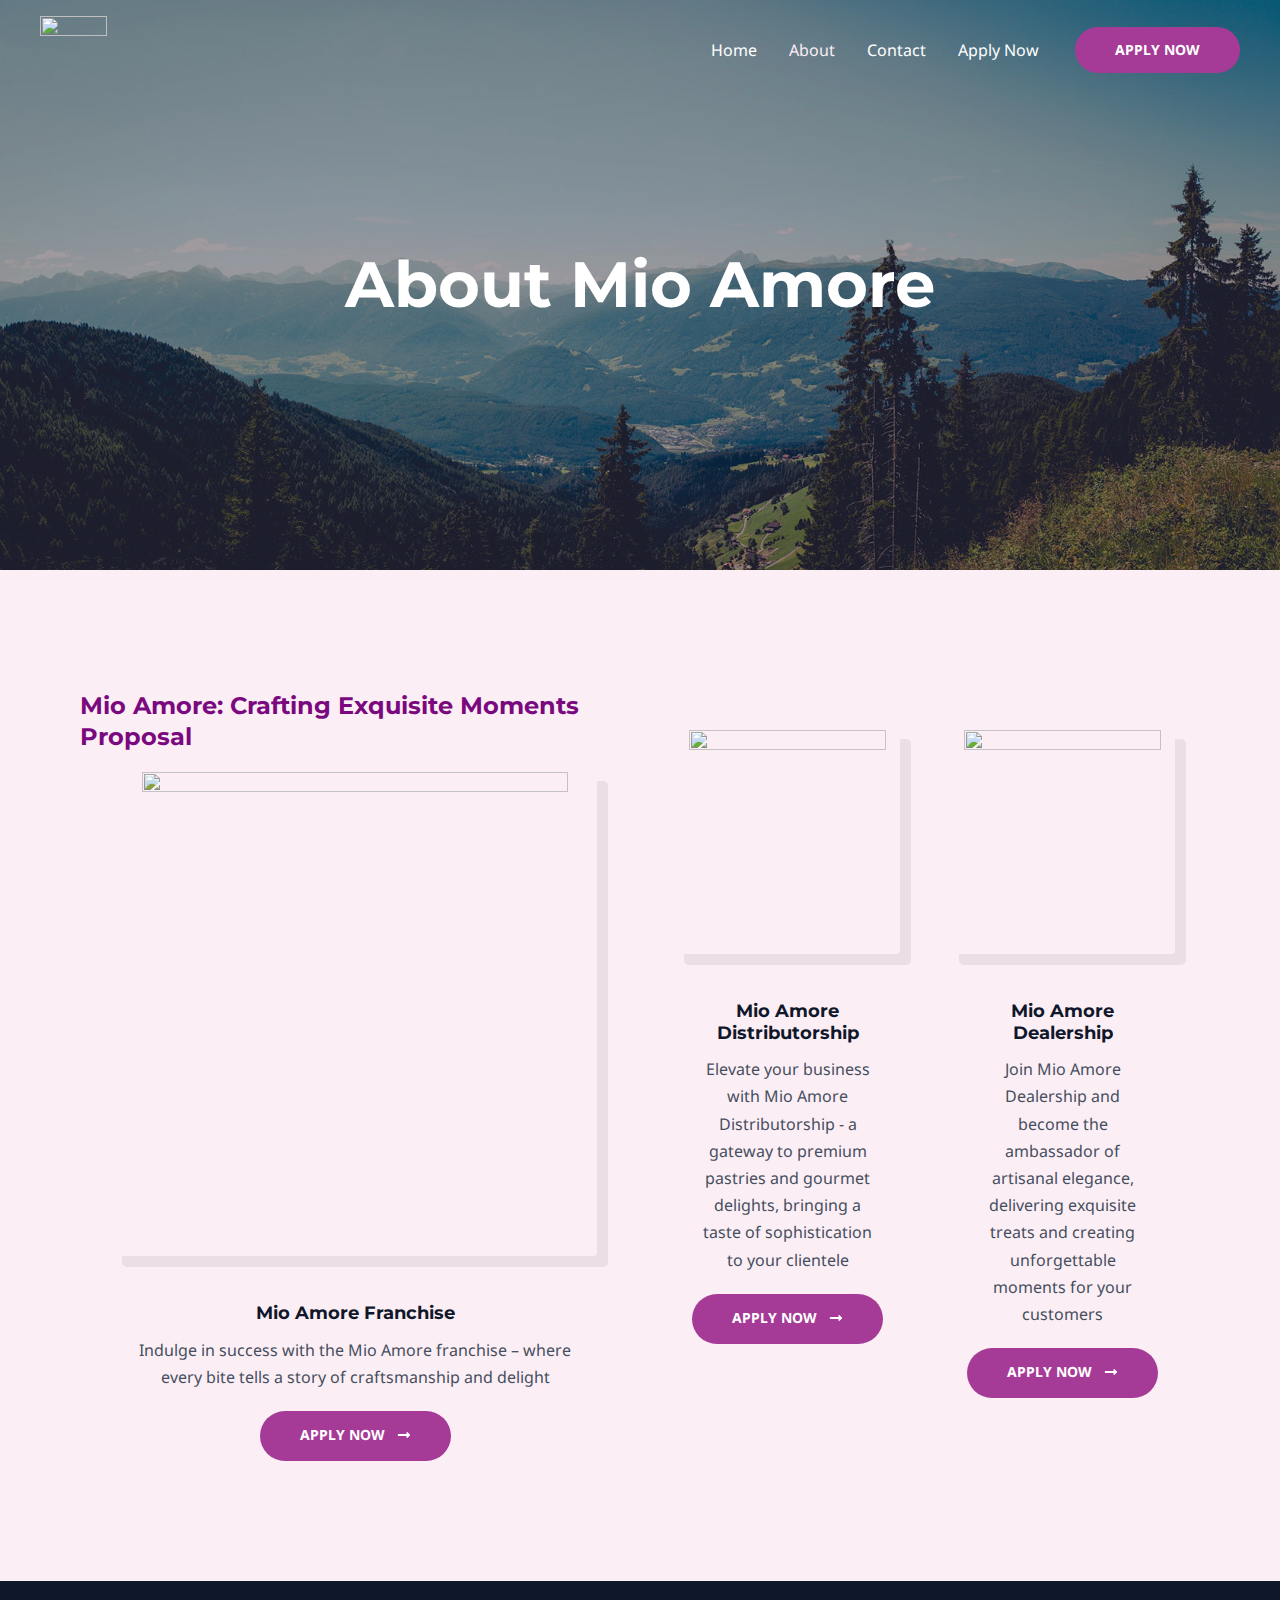
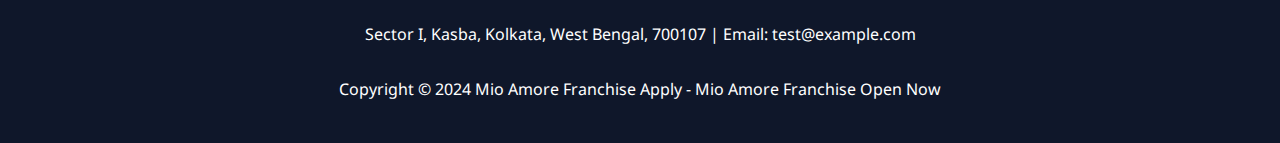
==== about/index.html @ 371a3107 "changes image" ====
<!DOCTYPE html>
<html lang="en-US">

<!-- Mirrored from mioamorsheop.com/about/ by HTTrack Website Copier/3.x [XR&CO'2014], Mon, 30 Sep 2024 05:50:37 GMT -->
<!-- Added by HTTrack --><meta http-equiv="content-type" content="text/html;charset=UTF-8" /><!-- /Added by HTTrack -->
<head>
<meta charset="UTF-8">
<meta name="viewport" content="width=device-width, initial-scale=1">
	 <link rel="profile" href="https://gmpg.org/xfn/11"> 
	 <title>About &#8211; Mio Amore Franchise</title>
<meta name='robots' content='max-image-preview:large' />
<link rel='dns-prefetch' href='http://fonts.googleapis.com/' />
<link rel="alternate" type="application/rss+xml" title="Mio Amore Franchise Apply - Mio Amore Franchise Open Now &raquo; Feed" href="../feed/index.html" />
<link rel="alternate" type="application/rss+xml" title="Mio Amore Franchise Apply - Mio Amore Franchise Open Now &raquo; Comments Feed" href="../comments/feed/index.html" />
<script>
window._wpemojiSettings = {"baseUrl":"https:\/\/s.w.org\/images\/core\/emoji\/15.0.3\/72x72\/","ext":".png","svgUrl":"https:\/\/s.w.org\/images\/core\/emoji\/15.0.3\/svg\/","svgExt":".svg","source":{"concatemoji":"https:\/\/mioamorsheop.com\/wp-includes\/js\/wp-emoji-release.min.js?ver=f1b40150ef1e97aedd30f41d258370a9"}};
/*! This file is auto-generated */
!function(i,n){var o,s,e;function c(e){try{var t={supportTests:e,timestamp:(new Date).valueOf()};sessionStorage.setItem(o,JSON.stringify(t))}catch(e){}}function p(e,t,n){e.clearRect(0,0,e.canvas.width,e.canvas.height),e.fillText(t,0,0);var t=new Uint32Array(e.getImageData(0,0,e.canvas.width,e.canvas.height).data),r=(e.clearRect(0,0,e.canvas.width,e.canvas.height),e.fillText(n,0,0),new Uint32Array(e.getImageData(0,0,e.canvas.width,e.canvas.height).data));return t.every(function(e,t){return e===r[t]})}function u(e,t,n){switch(t){case"flag":return n(e,"\ud83c\udff3\ufe0f\u200d\u26a7\ufe0f","\ud83c\udff3\ufe0f\u200b\u26a7\ufe0f")?!1:!n(e,"\ud83c\uddfa\ud83c\uddf3","\ud83c\uddfa\u200b\ud83c\uddf3")&&!n(e,"\ud83c\udff4\udb40\udc67\udb40\udc62\udb40\udc65\udb40\udc6e\udb40\udc67\udb40\udc7f","\ud83c\udff4\u200b\udb40\udc67\u200b\udb40\udc62\u200b\udb40\udc65\u200b\udb40\udc6e\u200b\udb40\udc67\u200b\udb40\udc7f");case"emoji":return!n(e,"\ud83d\udc26\u200d\u2b1b","\ud83d\udc26\u200b\u2b1b")}return!1}function f(e,t,n){var r="undefined"!=typeof WorkerGlobalScope&&self instanceof WorkerGlobalScope?new OffscreenCanvas(300,150):i.createElement("canvas"),a=r.getContext("2d",{willReadFrequently:!0}),o=(a.textBaseline="top",a.font="600 32px Arial",{});return e.forEach(function(e){o[e]=t(a,e,n)}),o}function t(e){var t=i.createElement("script");t.src=e,t.defer=!0,i.head.appendChild(t)}"undefined"!=typeof Promise&&(o="wpEmojiSettingsSupports",s=["flag","emoji"],n.supports={everything:!0,everythingExceptFlag:!0},e=new Promise(function(e){i.addEventListener("DOMContentLoaded",e,{once:!0})}),new Promise(function(t){var n=function(){try{var e=JSON.parse(sessionStorage.getItem(o));if("object"==typeof e&&"number"==typeof e.timestamp&&(new Date).valueOf()<e.timestamp+604800&&"object"==typeof e.supportTests)return e.supportTests}catch(e){}return null}();if(!n){if("undefined"!=typeof Worker&&"undefined"!=typeof OffscreenCanvas&&"undefined"!=typeof URL&&URL.createObjectURL&&"undefined"!=typeof Blob)try{var e="postMessage("+f.toString()+"("+[JSON.stringify(s),u.toString(),p.toString()].join(",")+"));",r=new Blob([e],{type:"text/javascript"}),a=new Worker(URL.createObjectURL(r),{name:"wpTestEmojiSupports"});return void(a.onmessage=function(e){c(n=e.data),a.terminate(),t(n)})}catch(e){}c(n=f(s,u,p))}t(n)}).then(function(e){for(var t in e)n.supports[t]=e[t],n.supports.everything=n.supports.everything&&n.supports[t],"flag"!==t&&(n.supports.everythingExceptFlag=n.supports.everythingExceptFlag&&n.supports[t]);n.supports.everythingExceptFlag=n.supports.everythingExceptFlag&&!n.supports.flag,n.DOMReady=!1,n.readyCallback=function(){n.DOMReady=!0}}).then(function(){return e}).then(function(){var e;n.supports.everything||(n.readyCallback(),(e=n.source||{}).concatemoji?t(e.concatemoji):e.wpemoji&&e.twemoji&&(t(e.twemoji),t(e.wpemoji)))}))}((window,document),window._wpemojiSettings);
</script>
<link rel='stylesheet' id='astra-theme-css-css' href='../wp-content/themes/astra/assets/css/minified/main.min1f6a.css?ver=4.6.15' media='all' />
<style id='astra-theme-css-inline-css'>
:root{--ast-post-nav-space:0;--ast-container-default-xlg-padding:6.67em;--ast-container-default-lg-padding:5.67em;--ast-container-default-slg-padding:4.34em;--ast-container-default-md-padding:3.34em;--ast-container-default-sm-padding:6.67em;--ast-container-default-xs-padding:2.4em;--ast-container-default-xxs-padding:1.4em;--ast-code-block-background:#EEEEEE;--ast-comment-inputs-background:#FAFAFA;--ast-normal-container-width:1200px;--ast-narrow-container-width:750px;--ast-blog-title-font-weight:normal;--ast-blog-meta-weight:inherit;}html{font-size:100%;}a,.page-title{color:var(--ast-global-color-0);}a:hover,a:focus{color:var(--ast-global-color-1);}body,button,input,select,textarea,.ast-button,.ast-custom-button{font-family:'Noto Sans',sans-serif;font-weight:400;font-size:16px;font-size:1rem;line-height:var(--ast-body-line-height,1.7em);}blockquote{color:var(--ast-global-color-3);}h1,.entry-content h1,h2,.entry-content h2,h3,.entry-content h3,h4,.entry-content h4,h5,.entry-content h5,h6,.entry-content h6,.site-title,.site-title a{font-family:'Montserrat',sans-serif;font-weight:700;}.site-title{font-size:22px;font-size:1.375rem;display:none;}header .custom-logo-link img{max-width:67px;width:67px;}.astra-logo-svg{width:67px;}.site-header .site-description{font-size:15px;font-size:0.9375rem;display:none;}.entry-title{font-size:30px;font-size:1.875rem;}.archive .ast-article-post .ast-article-inner,.blog .ast-article-post .ast-article-inner,.archive .ast-article-post .ast-article-inner:hover,.blog .ast-article-post .ast-article-inner:hover{overflow:hidden;}h1,.entry-content h1{font-size:64px;font-size:4rem;font-family:'Montserrat',sans-serif;line-height:1.4em;}h2,.entry-content h2{font-size:34px;font-size:2.125rem;font-family:'Montserrat',sans-serif;line-height:1.3em;}h3,.entry-content h3{font-size:24px;font-size:1.5rem;font-family:'Montserrat',sans-serif;line-height:1.3em;}h4,.entry-content h4{font-size:20px;font-size:1.25rem;line-height:1.2em;font-family:'Montserrat',sans-serif;}h5,.entry-content h5{font-size:18px;font-size:1.125rem;line-height:1.2em;font-family:'Montserrat',sans-serif;}h6,.entry-content h6{font-size:15px;font-size:0.9375rem;line-height:1.25em;font-family:'Montserrat',sans-serif;}::selection{background-color:var(--ast-global-color-0);color:#ffffff;}body,h1,.entry-title a,.entry-content h1,h2,.entry-content h2,h3,.entry-content h3,h4,.entry-content h4,h5,.entry-content h5,h6,.entry-content h6{color:var(--ast-global-color-3);}.tagcloud a:hover,.tagcloud a:focus,.tagcloud a.current-item{color:#ffffff;border-color:var(--ast-global-color-0);background-color:var(--ast-global-color-0);}input:focus,input[type="text"]:focus,input[type="email"]:focus,input[type="url"]:focus,input[type="password"]:focus,input[type="reset"]:focus,input[type="search"]:focus,textarea:focus{border-color:var(--ast-global-color-0);}input[type="radio"]:checked,input[type=reset],input[type="checkbox"]:checked,input[type="checkbox"]:hover:checked,input[type="checkbox"]:focus:checked,input[type=range]::-webkit-slider-thumb{border-color:var(--ast-global-color-0);background-color:var(--ast-global-color-0);box-shadow:none;}.site-footer a:hover + .post-count,.site-footer a:focus + .post-count{background:var(--ast-global-color-0);border-color:var(--ast-global-color-0);}.single .nav-links .nav-previous,.single .nav-links .nav-next{color:var(--ast-global-color-0);}.entry-meta,.entry-meta *{line-height:1.45;color:var(--ast-global-color-0);}.entry-meta a:not(.ast-button):hover,.entry-meta a:not(.ast-button):hover *,.entry-meta a:not(.ast-button):focus,.entry-meta a:not(.ast-button):focus *,.page-links > .page-link,.page-links .page-link:hover,.post-navigation a:hover{color:var(--ast-global-color-1);}#cat option,.secondary .calendar_wrap thead a,.secondary .calendar_wrap thead a:visited{color:var(--ast-global-color-0);}.secondary .calendar_wrap #today,.ast-progress-val span{background:var(--ast-global-color-0);}.secondary a:hover + .post-count,.secondary a:focus + .post-count{background:var(--ast-global-color-0);border-color:var(--ast-global-color-0);}.calendar_wrap #today > a{color:#ffffff;}.page-links .page-link,.single .post-navigation a{color:var(--ast-global-color-0);}.ast-search-menu-icon .search-form button.search-submit{padding:0 4px;}.ast-search-menu-icon form.search-form{padding-right:0;}.ast-search-menu-icon.slide-search input.search-field{width:0;}.ast-header-search .ast-search-menu-icon.ast-dropdown-active .search-form,.ast-header-search .ast-search-menu-icon.ast-dropdown-active .search-field:focus{transition:all 0.2s;}.search-form input.search-field:focus{outline:none;}.wp-block-latest-posts > li > a{color:var(--ast-global-color-2);}.widget-title,.widget .wp-block-heading{font-size:22px;font-size:1.375rem;color:var(--ast-global-color-3);}.ast-search-menu-icon.slide-search a:focus-visible:focus-visible,.astra-search-icon:focus-visible,#close:focus-visible,a:focus-visible,.ast-menu-toggle:focus-visible,.site .skip-link:focus-visible,.wp-block-loginout input:focus-visible,.wp-block-search.wp-block-search__button-inside .wp-block-search__inside-wrapper,.ast-header-navigation-arrow:focus-visible,.woocommerce .wc-proceed-to-checkout > .checkout-button:focus-visible,.woocommerce .woocommerce-MyAccount-navigation ul li a:focus-visible,.ast-orders-table__row .ast-orders-table__cell:focus-visible,.woocommerce .woocommerce-order-details .order-again > .button:focus-visible,.woocommerce .woocommerce-message a.button.wc-forward:focus-visible,.woocommerce #minus_qty:focus-visible,.woocommerce #plus_qty:focus-visible,a#ast-apply-coupon:focus-visible,.woocommerce .woocommerce-info a:focus-visible,.woocommerce .astra-shop-summary-wrap a:focus-visible,.woocommerce a.wc-forward:focus-visible,#ast-apply-coupon:focus-visible,.woocommerce-js .woocommerce-mini-cart-item a.remove:focus-visible,#close:focus-visible,.button.search-submit:focus-visible,#search_submit:focus,.normal-search:focus-visible,.ast-header-account-wrap:focus-visible{outline-style:dotted;outline-color:inherit;outline-width:thin;}input:focus,input[type="text"]:focus,input[type="email"]:focus,input[type="url"]:focus,input[type="password"]:focus,input[type="reset"]:focus,input[type="search"]:focus,input[type="number"]:focus,textarea:focus,.wp-block-search__input:focus,[data-section="section-header-mobile-trigger"] .ast-button-wrap .ast-mobile-menu-trigger-minimal:focus,.ast-mobile-popup-drawer.active .menu-toggle-close:focus,.woocommerce-ordering select.orderby:focus,#ast-scroll-top:focus,#coupon_code:focus,.woocommerce-page #comment:focus,.woocommerce #reviews #respond input#submit:focus,.woocommerce a.add_to_cart_button:focus,.woocommerce .button.single_add_to_cart_button:focus,.woocommerce .woocommerce-cart-form button:focus,.woocommerce .woocommerce-cart-form__cart-item .quantity .qty:focus,.woocommerce .woocommerce-billing-fields .woocommerce-billing-fields__field-wrapper .woocommerce-input-wrapper > .input-text:focus,.woocommerce #order_comments:focus,.woocommerce #place_order:focus,.woocommerce .woocommerce-address-fields .woocommerce-address-fields__field-wrapper .woocommerce-input-wrapper > .input-text:focus,.woocommerce .woocommerce-MyAccount-content form button:focus,.woocommerce .woocommerce-MyAccount-content .woocommerce-EditAccountForm .woocommerce-form-row .woocommerce-Input.input-text:focus,.woocommerce .ast-woocommerce-container .woocommerce-pagination ul.page-numbers li a:focus,body #content .woocommerce form .form-row .select2-container--default .select2-selection--single:focus,#ast-coupon-code:focus,.woocommerce.woocommerce-js .quantity input[type=number]:focus,.woocommerce-js .woocommerce-mini-cart-item .quantity input[type=number]:focus,.woocommerce p#ast-coupon-trigger:focus{border-style:dotted;border-color:inherit;border-width:thin;}input{outline:none;}.site-logo-img img{ transition:all 0.2s linear;}body .ast-oembed-container *{position:absolute;top:0;width:100%;height:100%;left:0;}body .wp-block-embed-pocket-casts .ast-oembed-container *{position:unset;}.ast-single-post-featured-section + article {margin-top: 2em;}.site-content .ast-single-post-featured-section img {width: 100%;overflow: hidden;object-fit: cover;}.site > .ast-single-related-posts-container {margin-top: 0;}@media (min-width: 922px) {.ast-desktop .ast-container--narrow {max-width: var(--ast-narrow-container-width);margin: 0 auto;}}.ast-page-builder-template .hentry {margin: 0;}.ast-page-builder-template .site-content > .ast-container {max-width: 100%;padding: 0;}.ast-page-builder-template .site .site-content #primary {padding: 0;margin: 0;}.ast-page-builder-template .no-results {text-align: center;margin: 4em auto;}.ast-page-builder-template .ast-pagination {padding: 2em;}.ast-page-builder-template .entry-header.ast-no-title.ast-no-thumbnail {margin-top: 0;}.ast-page-builder-template .entry-header.ast-header-without-markup {margin-top: 0;margin-bottom: 0;}.ast-page-builder-template .entry-header.ast-no-title.ast-no-meta {margin-bottom: 0;}.ast-page-builder-template.single .post-navigation {padding-bottom: 2em;}.ast-page-builder-template.single-post .site-content > .ast-container {max-width: 100%;}.ast-page-builder-template .entry-header {margin-top: 4em;margin-left: auto;margin-right: auto;padding-left: 20px;padding-right: 20px;}.single.ast-page-builder-template .entry-header {padding-left: 20px;padding-right: 20px;}.ast-page-builder-template .ast-archive-description {margin: 4em auto 0;padding-left: 20px;padding-right: 20px;}.ast-page-builder-template.ast-no-sidebar .entry-content .alignwide {margin-left: 0;margin-right: 0;}@media (max-width:921.9px){#ast-desktop-header{display:none;}}@media (min-width:922px){#ast-mobile-header{display:none;}}.wp-block-buttons.aligncenter{justify-content:center;}.wp-block-buttons .wp-block-button.is-style-outline .wp-block-button__link.wp-element-button,.ast-outline-button,.wp-block-uagb-buttons-child .uagb-buttons-repeater.ast-outline-button{border-top-width:2px;border-right-width:2px;border-bottom-width:2px;border-left-width:2px;font-family:inherit;font-weight:700;font-size:14px;font-size:0.875rem;line-height:1em;border-top-left-radius:30px;border-top-right-radius:30px;border-bottom-right-radius:30px;border-bottom-left-radius:30px;}.entry-content[ast-blocks-layout] > figure{margin-bottom:1em;}@media (max-width:921px){.ast-separate-container #primary,.ast-separate-container #secondary{padding:1.5em 0;}#primary,#secondary{padding:1.5em 0;margin:0;}.ast-left-sidebar #content > .ast-container{display:flex;flex-direction:column-reverse;width:100%;}.ast-separate-container .ast-article-post,.ast-separate-container .ast-article-single{padding:1.5em 2.14em;}.ast-author-box img.avatar{margin:20px 0 0 0;}}@media (min-width:922px){.ast-separate-container.ast-right-sidebar #primary,.ast-separate-container.ast-left-sidebar #primary{border:0;}.search-no-results.ast-separate-container #primary{margin-bottom:4em;}}.elementor-button-wrapper .elementor-button{border-style:solid;text-decoration:none;border-top-width:0;border-right-width:0;border-left-width:0;border-bottom-width:0;}body .elementor-button.elementor-size-sm,body .elementor-button.elementor-size-xs,body .elementor-button.elementor-size-md,body .elementor-button.elementor-size-lg,body .elementor-button.elementor-size-xl,body .elementor-button{border-top-left-radius:30px;border-top-right-radius:30px;border-bottom-right-radius:30px;border-bottom-left-radius:30px;padding-top:17px;padding-right:40px;padding-bottom:17px;padding-left:40px;}.elementor-button-wrapper .elementor-button{border-color:var(--ast-global-color-0);background-color:var(--ast-global-color-0);}.elementor-button-wrapper .elementor-button:hover,.elementor-button-wrapper .elementor-button:focus{color:#ffffff;background-color:var(--ast-global-color-1);border-color:var(--ast-global-color-1);}.wp-block-button .wp-block-button__link ,.elementor-button-wrapper .elementor-button,.elementor-button-wrapper .elementor-button:visited{color:#ffffff;}.elementor-button-wrapper .elementor-button{font-weight:700;font-size:14px;font-size:0.875rem;line-height:1em;text-transform:uppercase;}body .elementor-button.elementor-size-sm,body .elementor-button.elementor-size-xs,body .elementor-button.elementor-size-md,body .elementor-button.elementor-size-lg,body .elementor-button.elementor-size-xl,body .elementor-button{font-size:14px;font-size:0.875rem;}.wp-block-button .wp-block-button__link:hover,.wp-block-button .wp-block-button__link:focus{color:#ffffff;background-color:var(--ast-global-color-1);border-color:var(--ast-global-color-1);}.elementor-widget-heading h1.elementor-heading-title{line-height:1.4em;}.elementor-widget-heading h2.elementor-heading-title{line-height:1.3em;}.elementor-widget-heading h3.elementor-heading-title{line-height:1.3em;}.elementor-widget-heading h4.elementor-heading-title{line-height:1.2em;}.elementor-widget-heading h5.elementor-heading-title{line-height:1.2em;}.elementor-widget-heading h6.elementor-heading-title{line-height:1.25em;}.wp-block-button .wp-block-button__link,.wp-block-search .wp-block-search__button,body .wp-block-file .wp-block-file__button{border-color:var(--ast-global-color-0);background-color:var(--ast-global-color-0);color:#ffffff;font-family:inherit;font-weight:700;line-height:1em;text-transform:uppercase;font-size:14px;font-size:0.875rem;border-top-left-radius:30px;border-top-right-radius:30px;border-bottom-right-radius:30px;border-bottom-left-radius:30px;padding-top:17px;padding-right:40px;padding-bottom:17px;padding-left:40px;}.menu-toggle,button,.ast-button,.ast-custom-button,.button,input#submit,input[type="button"],input[type="submit"],input[type="reset"],form[CLASS*="wp-block-search__"].wp-block-search .wp-block-search__inside-wrapper .wp-block-search__button,body .wp-block-file .wp-block-file__button,.woocommerce-js a.button,.woocommerce button.button,.woocommerce .woocommerce-message a.button,.woocommerce #respond input#submit.alt,.woocommerce input.button.alt,.woocommerce input.button,.woocommerce input.button:disabled,.woocommerce input.button:disabled[disabled],.woocommerce input.button:disabled:hover,.woocommerce input.button:disabled[disabled]:hover,.woocommerce #respond input#submit,.woocommerce button.button.alt.disabled,.wc-block-grid__products .wc-block-grid__product .wp-block-button__link,.wc-block-grid__product-onsale,[CLASS*="wc-block"] button,.woocommerce-js .astra-cart-drawer .astra-cart-drawer-content .woocommerce-mini-cart__buttons .button:not(.checkout):not(.ast-continue-shopping),.woocommerce-js .astra-cart-drawer .astra-cart-drawer-content .woocommerce-mini-cart__buttons a.checkout,.woocommerce button.button.alt.disabled.wc-variation-selection-needed,[CLASS*="wc-block"] .wc-block-components-button{border-style:solid;border-top-width:0;border-right-width:0;border-left-width:0;border-bottom-width:0;color:#ffffff;border-color:var(--ast-global-color-0);background-color:var(--ast-global-color-0);padding-top:17px;padding-right:40px;padding-bottom:17px;padding-left:40px;font-family:inherit;font-weight:700;font-size:14px;font-size:0.875rem;line-height:1em;text-transform:uppercase;border-top-left-radius:30px;border-top-right-radius:30px;border-bottom-right-radius:30px;border-bottom-left-radius:30px;}button:focus,.menu-toggle:hover,button:hover,.ast-button:hover,.ast-custom-button:hover .button:hover,.ast-custom-button:hover ,input[type=reset]:hover,input[type=reset]:focus,input#submit:hover,input#submit:focus,input[type="button"]:hover,input[type="button"]:focus,input[type="submit"]:hover,input[type="submit"]:focus,form[CLASS*="wp-block-search__"].wp-block-search .wp-block-search__inside-wrapper .wp-block-search__button:hover,form[CLASS*="wp-block-search__"].wp-block-search .wp-block-search__inside-wrapper .wp-block-search__button:focus,body .wp-block-file .wp-block-file__button:hover,body .wp-block-file .wp-block-file__button:focus,.woocommerce-js a.button:hover,.woocommerce button.button:hover,.woocommerce .woocommerce-message a.button:hover,.woocommerce #respond input#submit:hover,.woocommerce #respond input#submit.alt:hover,.woocommerce input.button.alt:hover,.woocommerce input.button:hover,.woocommerce button.button.alt.disabled:hover,.wc-block-grid__products .wc-block-grid__product .wp-block-button__link:hover,[CLASS*="wc-block"] button:hover,.woocommerce-js .astra-cart-drawer .astra-cart-drawer-content .woocommerce-mini-cart__buttons .button:not(.checkout):not(.ast-continue-shopping):hover,.woocommerce-js .astra-cart-drawer .astra-cart-drawer-content .woocommerce-mini-cart__buttons a.checkout:hover,.woocommerce button.button.alt.disabled.wc-variation-selection-needed:hover,[CLASS*="wc-block"] .wc-block-components-button:hover,[CLASS*="wc-block"] .wc-block-components-button:focus{color:#ffffff;background-color:var(--ast-global-color-1);border-color:var(--ast-global-color-1);}@media (max-width:921px){.ast-mobile-header-stack .main-header-bar .ast-search-menu-icon{display:inline-block;}.ast-header-break-point.ast-header-custom-item-outside .ast-mobile-header-stack .main-header-bar .ast-search-icon{margin:0;}.ast-comment-avatar-wrap img{max-width:2.5em;}.ast-comment-meta{padding:0 1.8888em 1.3333em;}.ast-separate-container .ast-comment-list li.depth-1{padding:1.5em 2.14em;}.ast-separate-container .comment-respond{padding:2em 2.14em;}}@media (min-width:544px){.ast-container{max-width:100%;}}@media (max-width:544px){.ast-separate-container .ast-article-post,.ast-separate-container .ast-article-single,.ast-separate-container .comments-title,.ast-separate-container .ast-archive-description{padding:1.5em 1em;}.ast-separate-container #content .ast-container{padding-left:0.54em;padding-right:0.54em;}.ast-separate-container .ast-comment-list .bypostauthor{padding:.5em;}.ast-search-menu-icon.ast-dropdown-active .search-field{width:170px;}}body,.ast-separate-container{background-color:var(--ast-global-color-4);;background-image:none;;}@media (max-width:921px){.site-title{display:none;}.site-header .site-description{display:none;}h1,.entry-content h1{font-size:44px;}h2,.entry-content h2{font-size:32px;}h3,.entry-content h3{font-size:20px;}}@media (max-width:544px){.widget-title{font-size:21px;font-size:1.4rem;}body,button,input,select,textarea,.ast-button,.ast-custom-button{font-size:15px;font-size:0.9375rem;}#secondary,#secondary button,#secondary input,#secondary select,#secondary textarea{font-size:15px;font-size:0.9375rem;}.site-title{font-size:20px;font-size:1.25rem;display:none;}.site-header .site-description{font-size:14px;font-size:0.875rem;display:none;}h1,.entry-content h1{font-size:30px;}h2,.entry-content h2{font-size:24px;}h3,.entry-content h3{font-size:20px;}h4,.entry-content h4{font-size:19px;font-size:1.1875rem;}h5,.entry-content h5{font-size:16px;font-size:1rem;}h6,.entry-content h6{font-size:15px;font-size:0.9375rem;}header .custom-logo-link img,.ast-header-break-point .site-branding img,.ast-header-break-point .custom-logo-link img{max-width:100px;width:100px;}.astra-logo-svg{width:100px;}.ast-header-break-point .site-logo-img .custom-mobile-logo-link img{max-width:100px;}}@media (max-width:921px){html{font-size:91.2%;}}@media (max-width:544px){html{font-size:100%;}}@media (min-width:922px){.ast-container{max-width:1240px;}}@media (min-width:922px){.site-content .ast-container{display:flex;}}@media (max-width:921px){.site-content .ast-container{flex-direction:column;}}@media (min-width:922px){.main-header-menu .sub-menu .menu-item.ast-left-align-sub-menu:hover > .sub-menu,.main-header-menu .sub-menu .menu-item.ast-left-align-sub-menu.focus > .sub-menu{margin-left:-0px;}}.ast-theme-transparent-header [data-section="section-header-mobile-trigger"] .ast-button-wrap .ast-mobile-menu-trigger-fill,.ast-theme-transparent-header [data-section="section-header-mobile-trigger"] .ast-button-wrap .ast-mobile-menu-trigger-minimal{border:none;}.site .comments-area{padding-bottom:3em;}.wp-block-file {display: flex;align-items: center;flex-wrap: wrap;justify-content: space-between;}.wp-block-pullquote {border: none;}.wp-block-pullquote blockquote::before {content: "\201D";font-family: "Helvetica",sans-serif;display: flex;transform: rotate( 180deg );font-size: 6rem;font-style: normal;line-height: 1;font-weight: bold;align-items: center;justify-content: center;}.has-text-align-right > blockquote::before {justify-content: flex-start;}.has-text-align-left > blockquote::before {justify-content: flex-end;}figure.wp-block-pullquote.is-style-solid-color blockquote {max-width: 100%;text-align: inherit;}html body {--wp--custom--ast-default-block-top-padding: 3em;--wp--custom--ast-default-block-right-padding: 3em;--wp--custom--ast-default-block-bottom-padding: 3em;--wp--custom--ast-default-block-left-padding: 3em;--wp--custom--ast-container-width: 1200px;--wp--custom--ast-content-width-size: 1200px;--wp--custom--ast-wide-width-size: calc(1200px + var(--wp--custom--ast-default-block-left-padding) + var(--wp--custom--ast-default-block-right-padding));}.ast-narrow-container {--wp--custom--ast-content-width-size: 750px;--wp--custom--ast-wide-width-size: 750px;}@media(max-width: 921px) {html body {--wp--custom--ast-default-block-top-padding: 3em;--wp--custom--ast-default-block-right-padding: 2em;--wp--custom--ast-default-block-bottom-padding: 3em;--wp--custom--ast-default-block-left-padding: 2em;}}@media(max-width: 544px) {html body {--wp--custom--ast-default-block-top-padding: 3em;--wp--custom--ast-default-block-right-padding: 1.5em;--wp--custom--ast-default-block-bottom-padding: 3em;--wp--custom--ast-default-block-left-padding: 1.5em;}}.entry-content > .wp-block-group,.entry-content > .wp-block-cover,.entry-content > .wp-block-columns {padding-top: var(--wp--custom--ast-default-block-top-padding);padding-right: var(--wp--custom--ast-default-block-right-padding);padding-bottom: var(--wp--custom--ast-default-block-bottom-padding);padding-left: var(--wp--custom--ast-default-block-left-padding);}.ast-plain-container.ast-no-sidebar .entry-content > .alignfull,.ast-page-builder-template .ast-no-sidebar .entry-content > .alignfull {margin-left: calc( -50vw + 50%);margin-right: calc( -50vw + 50%);max-width: 100vw;width: 100vw;}.ast-plain-container.ast-no-sidebar .entry-content .alignfull .alignfull,.ast-page-builder-template.ast-no-sidebar .entry-content .alignfull .alignfull,.ast-plain-container.ast-no-sidebar .entry-content .alignfull .alignwide,.ast-page-builder-template.ast-no-sidebar .entry-content .alignfull .alignwide,.ast-plain-container.ast-no-sidebar .entry-content .alignwide .alignfull,.ast-page-builder-template.ast-no-sidebar .entry-content .alignwide .alignfull,.ast-plain-container.ast-no-sidebar .entry-content .alignwide .alignwide,.ast-page-builder-template.ast-no-sidebar .entry-content .alignwide .alignwide,.ast-plain-container.ast-no-sidebar .entry-content .wp-block-column .alignfull,.ast-page-builder-template.ast-no-sidebar .entry-content .wp-block-column .alignfull,.ast-plain-container.ast-no-sidebar .entry-content .wp-block-column .alignwide,.ast-page-builder-template.ast-no-sidebar .entry-content .wp-block-column .alignwide {margin-left: auto;margin-right: auto;width: 100%;}[ast-blocks-layout] .wp-block-separator:not(.is-style-dots) {height: 0;}[ast-blocks-layout] .wp-block-separator {margin: 20px auto;}[ast-blocks-layout] .wp-block-separator:not(.is-style-wide):not(.is-style-dots) {max-width: 100px;}[ast-blocks-layout] .wp-block-separator.has-background {padding: 0;}.entry-content[ast-blocks-layout] > * {max-width: var(--wp--custom--ast-content-width-size);margin-left: auto;margin-right: auto;}.entry-content[ast-blocks-layout] > .alignwide {max-width: var(--wp--custom--ast-wide-width-size);}.entry-content[ast-blocks-layout] .alignfull {max-width: none;}.entry-content .wp-block-columns {margin-bottom: 0;}blockquote {margin: 1.5em;border-color: rgba(0,0,0,0.05);}.wp-block-quote:not(.has-text-align-right):not(.has-text-align-center) {border-left: 5px solid rgba(0,0,0,0.05);}.has-text-align-right > blockquote,blockquote.has-text-align-right {border-right: 5px solid rgba(0,0,0,0.05);}.has-text-align-left > blockquote,blockquote.has-text-align-left {border-left: 5px solid rgba(0,0,0,0.05);}.wp-block-site-tagline,.wp-block-latest-posts .read-more {margin-top: 15px;}.wp-block-loginout p label {display: block;}.wp-block-loginout p:not(.login-remember):not(.login-submit) input {width: 100%;}.wp-block-loginout input:focus {border-color: transparent;}.wp-block-loginout input:focus {outline: thin dotted;}.entry-content .wp-block-media-text .wp-block-media-text__content {padding: 0 0 0 8%;}.entry-content .wp-block-media-text.has-media-on-the-right .wp-block-media-text__content {padding: 0 8% 0 0;}.entry-content .wp-block-media-text.has-background .wp-block-media-text__content {padding: 8%;}.entry-content .wp-block-cover:not([class*="background-color"]) .wp-block-cover__inner-container,.entry-content .wp-block-cover:not([class*="background-color"]) .wp-block-cover-image-text,.entry-content .wp-block-cover:not([class*="background-color"]) .wp-block-cover-text,.entry-content .wp-block-cover-image:not([class*="background-color"]) .wp-block-cover__inner-container,.entry-content .wp-block-cover-image:not([class*="background-color"]) .wp-block-cover-image-text,.entry-content .wp-block-cover-image:not([class*="background-color"]) .wp-block-cover-text {color: var(--ast-global-color-5);}.wp-block-loginout .login-remember input {width: 1.1rem;height: 1.1rem;margin: 0 5px 4px 0;vertical-align: middle;}.wp-block-latest-posts > li > *:first-child,.wp-block-latest-posts:not(.is-grid) > li:first-child {margin-top: 0;}.wp-block-search__inside-wrapper .wp-block-search__input {padding: 0 10px;color: var(--ast-global-color-3);background: var(--ast-global-color-5);border-color: var(--ast-border-color);}.wp-block-latest-posts .read-more {margin-bottom: 1.5em;}.wp-block-search__no-button .wp-block-search__inside-wrapper .wp-block-search__input {padding-top: 5px;padding-bottom: 5px;}.wp-block-latest-posts .wp-block-latest-posts__post-date,.wp-block-latest-posts .wp-block-latest-posts__post-author {font-size: 1rem;}.wp-block-latest-posts > li > *,.wp-block-latest-posts:not(.is-grid) > li {margin-top: 12px;margin-bottom: 12px;}.ast-page-builder-template .entry-content[ast-blocks-layout] > *,.ast-page-builder-template .entry-content[ast-blocks-layout] > .alignfull > * {max-width: none;}.ast-page-builder-template .entry-content[ast-blocks-layout] > .alignwide > * {max-width: var(--wp--custom--ast-wide-width-size);}.ast-page-builder-template .entry-content[ast-blocks-layout] > .inherit-container-width > *,.ast-page-builder-template .entry-content[ast-blocks-layout] > * > *,.entry-content[ast-blocks-layout] > .wp-block-cover .wp-block-cover__inner-container {max-width: var(--wp--custom--ast-content-width-size);margin-left: auto;margin-right: auto;}.entry-content[ast-blocks-layout] .wp-block-cover:not(.alignleft):not(.alignright) {width: auto;}@media(max-width: 1200px) {.ast-separate-container .entry-content > .alignfull,.ast-separate-container .entry-content[ast-blocks-layout] > .alignwide,.ast-plain-container .entry-content[ast-blocks-layout] > .alignwide,.ast-plain-container .entry-content .alignfull {margin-left: calc(-1 * min(var(--ast-container-default-xlg-padding),20px)) ;margin-right: calc(-1 * min(var(--ast-container-default-xlg-padding),20px));}}@media(min-width: 1201px) {.ast-separate-container .entry-content > .alignfull {margin-left: calc(-1 * var(--ast-container-default-xlg-padding) );margin-right: calc(-1 * var(--ast-container-default-xlg-padding) );}.ast-separate-container .entry-content[ast-blocks-layout] > .alignwide,.ast-plain-container .entry-content[ast-blocks-layout] > .alignwide {margin-left: calc(-1 * var(--wp--custom--ast-default-block-left-padding) );margin-right: calc(-1 * var(--wp--custom--ast-default-block-right-padding) );}}@media(min-width: 921px) {.ast-separate-container .entry-content .wp-block-group.alignwide:not(.inherit-container-width) > :where(:not(.alignleft):not(.alignright)),.ast-plain-container .entry-content .wp-block-group.alignwide:not(.inherit-container-width) > :where(:not(.alignleft):not(.alignright)) {max-width: calc( var(--wp--custom--ast-content-width-size) + 80px );}.ast-plain-container.ast-right-sidebar .entry-content[ast-blocks-layout] .alignfull,.ast-plain-container.ast-left-sidebar .entry-content[ast-blocks-layout] .alignfull {margin-left: -60px;margin-right: -60px;}}@media(min-width: 544px) {.entry-content > .alignleft {margin-right: 20px;}.entry-content > .alignright {margin-left: 20px;}}@media (max-width:544px){.wp-block-columns .wp-block-column:not(:last-child){margin-bottom:20px;}.wp-block-latest-posts{margin:0;}}@media( max-width: 600px ) {.entry-content .wp-block-media-text .wp-block-media-text__content,.entry-content .wp-block-media-text.has-media-on-the-right .wp-block-media-text__content {padding: 8% 0 0;}.entry-content .wp-block-media-text.has-background .wp-block-media-text__content {padding: 8%;}}.ast-page-builder-template .entry-header {padding-left: 0;}.ast-narrow-container .site-content .wp-block-uagb-image--align-full .wp-block-uagb-image__figure {max-width: 100%;margin-left: auto;margin-right: auto;}:root .has-ast-global-color-0-color{color:var(--ast-global-color-0);}:root .has-ast-global-color-0-background-color{background-color:var(--ast-global-color-0);}:root .wp-block-button .has-ast-global-color-0-color{color:var(--ast-global-color-0);}:root .wp-block-button .has-ast-global-color-0-background-color{background-color:var(--ast-global-color-0);}:root .has-ast-global-color-1-color{color:var(--ast-global-color-1);}:root .has-ast-global-color-1-background-color{background-color:var(--ast-global-color-1);}:root .wp-block-button .has-ast-global-color-1-color{color:var(--ast-global-color-1);}:root .wp-block-button .has-ast-global-color-1-background-color{background-color:var(--ast-global-color-1);}:root .has-ast-global-color-2-color{color:var(--ast-global-color-2);}:root .has-ast-global-color-2-background-color{background-color:var(--ast-global-color-2);}:root .wp-block-button .has-ast-global-color-2-color{color:var(--ast-global-color-2);}:root .wp-block-button .has-ast-global-color-2-background-color{background-color:var(--ast-global-color-2);}:root .has-ast-global-color-3-color{color:var(--ast-global-color-3);}:root .has-ast-global-color-3-background-color{background-color:var(--ast-global-color-3);}:root .wp-block-button .has-ast-global-color-3-color{color:var(--ast-global-color-3);}:root .wp-block-button .has-ast-global-color-3-background-color{background-color:var(--ast-global-color-3);}:root .has-ast-global-color-4-color{color:var(--ast-global-color-4);}:root .has-ast-global-color-4-background-color{background-color:var(--ast-global-color-4);}:root .wp-block-button .has-ast-global-color-4-color{color:var(--ast-global-color-4);}:root .wp-block-button .has-ast-global-color-4-background-color{background-color:var(--ast-global-color-4);}:root .has-ast-global-color-5-color{color:var(--ast-global-color-5);}:root .has-ast-global-color-5-background-color{background-color:var(--ast-global-color-5);}:root .wp-block-button .has-ast-global-color-5-color{color:var(--ast-global-color-5);}:root .wp-block-button .has-ast-global-color-5-background-color{background-color:var(--ast-global-color-5);}:root .has-ast-global-color-6-color{color:var(--ast-global-color-6);}:root .has-ast-global-color-6-background-color{background-color:var(--ast-global-color-6);}:root .wp-block-button .has-ast-global-color-6-color{color:var(--ast-global-color-6);}:root .wp-block-button .has-ast-global-color-6-background-color{background-color:var(--ast-global-color-6);}:root .has-ast-global-color-7-color{color:var(--ast-global-color-7);}:root .has-ast-global-color-7-background-color{background-color:var(--ast-global-color-7);}:root .wp-block-button .has-ast-global-color-7-color{color:var(--ast-global-color-7);}:root .wp-block-button .has-ast-global-color-7-background-color{background-color:var(--ast-global-color-7);}:root .has-ast-global-color-8-color{color:var(--ast-global-color-8);}:root .has-ast-global-color-8-background-color{background-color:var(--ast-global-color-8);}:root .wp-block-button .has-ast-global-color-8-color{color:var(--ast-global-color-8);}:root .wp-block-button .has-ast-global-color-8-background-color{background-color:var(--ast-global-color-8);}:root{--ast-global-color-0:#a53b97;--ast-global-color-1:#921981;--ast-global-color-2:#0F172A;--ast-global-color-3:#454F5E;--ast-global-color-4:#FCEEF5;--ast-global-color-5:#FFFFFF;--ast-global-color-6:#FAD8E9;--ast-global-color-7:#140610;--ast-global-color-8:#222222;}:root {--ast-border-color : #dddddd;}.ast-single-entry-banner {-js-display: flex;display: flex;flex-direction: column;justify-content: center;text-align: center;position: relative;background: #eeeeee;}.ast-single-entry-banner[data-banner-layout="layout-1"] {max-width: 1200px;background: inherit;padding: 20px 0;}.ast-single-entry-banner[data-banner-width-type="custom"] {margin: 0 auto;width: 100%;}.ast-single-entry-banner + .site-content .entry-header {margin-bottom: 0;}.site .ast-author-avatar {--ast-author-avatar-size: ;}a.ast-underline-text {text-decoration: underline;}.ast-container > .ast-terms-link {position: relative;display: block;}a.ast-button.ast-badge-tax {padding: 4px 8px;border-radius: 3px;font-size: inherit;}header.entry-header > *:not(:last-child){margin-bottom:10px;}.ast-archive-entry-banner {-js-display: flex;display: flex;flex-direction: column;justify-content: center;text-align: center;position: relative;background: #eeeeee;}.ast-archive-entry-banner[data-banner-width-type="custom"] {margin: 0 auto;width: 100%;}.ast-archive-entry-banner[data-banner-layout="layout-1"] {background: inherit;padding: 20px 0;text-align: left;}body.archive .ast-archive-description{max-width:1200px;width:100%;text-align:left;padding-top:3em;padding-right:3em;padding-bottom:3em;padding-left:3em;}body.archive .ast-archive-description .ast-archive-title,body.archive .ast-archive-description .ast-archive-title *{font-size:40px;font-size:2.5rem;}body.archive .ast-archive-description > *:not(:last-child){margin-bottom:10px;}@media (max-width:921px){body.archive .ast-archive-description{text-align:left;}}@media (max-width:544px){body.archive .ast-archive-description{text-align:left;}}.ast-theme-transparent-header #masthead .site-logo-img .transparent-custom-logo .astra-logo-svg{width:67px;}.ast-theme-transparent-header #masthead .site-logo-img .transparent-custom-logo img{ max-width:67px;}@media (max-width:921px){.ast-theme-transparent-header #masthead .site-logo-img .transparent-custom-logo .astra-logo-svg{width:120px;}.ast-theme-transparent-header #masthead .site-logo-img .transparent-custom-logo img{ max-width:120px;}}@media (max-width:543px){.ast-theme-transparent-header #masthead .site-logo-img .transparent-custom-logo .astra-logo-svg{width:77px;}.ast-theme-transparent-header #masthead .site-logo-img .transparent-custom-logo img{ max-width:77px;}}@media (min-width:921px){.ast-theme-transparent-header #masthead{position:absolute;left:0;right:0;}.ast-theme-transparent-header .main-header-bar,.ast-theme-transparent-header.ast-header-break-point .main-header-bar{background:none;}body.elementor-editor-active.ast-theme-transparent-header #masthead,.fl-builder-edit .ast-theme-transparent-header #masthead,body.vc_editor.ast-theme-transparent-header #masthead,body.brz-ed.ast-theme-transparent-header #masthead{z-index:0;}.ast-header-break-point.ast-replace-site-logo-transparent.ast-theme-transparent-header .custom-mobile-logo-link{display:none;}.ast-header-break-point.ast-replace-site-logo-transparent.ast-theme-transparent-header .transparent-custom-logo{display:inline-block;}.ast-theme-transparent-header .ast-above-header,.ast-theme-transparent-header .ast-above-header.ast-above-header-bar{background-image:none;background-color:transparent;}.ast-theme-transparent-header .ast-below-header{background-image:none;background-color:transparent;}}.ast-theme-transparent-header .site-title a,.ast-theme-transparent-header .site-title a:focus,.ast-theme-transparent-header .site-title a:hover,.ast-theme-transparent-header .site-title a:visited{color:var(--ast-global-color-4);}.ast-theme-transparent-header .site-header .site-description{color:var(--ast-global-color-4);}.ast-theme-transparent-header .ast-builder-menu .main-header-menu,.ast-theme-transparent-header .ast-builder-menu .main-header-menu .sub-menu,.ast-theme-transparent-header .ast-builder-menu .main-header-menu,.ast-theme-transparent-header.ast-header-break-point .ast-builder-menu .main-header-bar-wrap .main-header-menu,.ast-flyout-menu-enable.ast-header-break-point.ast-theme-transparent-header .main-header-bar-navigation .site-navigation,.ast-fullscreen-menu-enable.ast-header-break-point.ast-theme-transparent-header .main-header-bar-navigation .site-navigation,.ast-flyout-above-menu-enable.ast-header-break-point.ast-theme-transparent-header .ast-above-header-navigation-wrap .ast-above-header-navigation,.ast-flyout-below-menu-enable.ast-header-break-point.ast-theme-transparent-header .ast-below-header-navigation-wrap .ast-below-header-actual-nav,.ast-fullscreen-above-menu-enable.ast-header-break-point.ast-theme-transparent-header .ast-above-header-navigation-wrap,.ast-fullscreen-below-menu-enable.ast-header-break-point.ast-theme-transparent-header .ast-below-header-navigation-wrap,.ast-theme-transparent-header .main-header-menu .menu-link{background-color:rgba(255,255,255,0);}.ast-theme-transparent-header .ast-builder-menu .main-header-menu,.ast-theme-transparent-header .ast-builder-menu .main-header-menu .menu-link,.ast-theme-transparent-header [CLASS*="ast-builder-menu-"] .main-header-menu .menu-item > .menu-link,.ast-theme-transparent-header .ast-masthead-custom-menu-items,.ast-theme-transparent-header .ast-masthead-custom-menu-items a,.ast-theme-transparent-header .ast-builder-menu .main-header-menu .menu-item > .ast-menu-toggle,.ast-theme-transparent-header .ast-builder-menu .main-header-menu .menu-item > .ast-menu-toggle,.ast-theme-transparent-header .ast-above-header-navigation a,.ast-header-break-point.ast-theme-transparent-header .ast-above-header-navigation a,.ast-header-break-point.ast-theme-transparent-header .ast-above-header-navigation > ul.ast-above-header-menu > .menu-item-has-children:not(.current-menu-item) > .ast-menu-toggle,.ast-theme-transparent-header .ast-below-header-menu,.ast-theme-transparent-header .ast-below-header-menu a,.ast-header-break-point.ast-theme-transparent-header .ast-below-header-menu a,.ast-header-break-point.ast-theme-transparent-header .ast-below-header-menu,.ast-theme-transparent-header .main-header-menu .menu-link{color:var(--ast-global-color-5);}.ast-theme-transparent-header .ast-builder-menu .main-header-menu .menu-item:hover > .menu-link,.ast-theme-transparent-header .ast-builder-menu .main-header-menu .menu-item:hover > .ast-menu-toggle,.ast-theme-transparent-header .ast-builder-menu .main-header-menu .ast-masthead-custom-menu-items a:hover,.ast-theme-transparent-header .ast-builder-menu .main-header-menu .focus > .menu-link,.ast-theme-transparent-header .ast-builder-menu .main-header-menu .focus > .ast-menu-toggle,.ast-theme-transparent-header .ast-builder-menu .main-header-menu .current-menu-item > .menu-link,.ast-theme-transparent-header .ast-builder-menu .main-header-menu .current-menu-ancestor > .menu-link,.ast-theme-transparent-header .ast-builder-menu .main-header-menu .current-menu-item > .ast-menu-toggle,.ast-theme-transparent-header .ast-builder-menu .main-header-menu .current-menu-ancestor > .ast-menu-toggle,.ast-theme-transparent-header [CLASS*="ast-builder-menu-"] .main-header-menu .current-menu-item > .menu-link,.ast-theme-transparent-header [CLASS*="ast-builder-menu-"] .main-header-menu .current-menu-ancestor > .menu-link,.ast-theme-transparent-header [CLASS*="ast-builder-menu-"] .main-header-menu .current-menu-item > .ast-menu-toggle,.ast-theme-transparent-header [CLASS*="ast-builder-menu-"] .main-header-menu .current-menu-ancestor > .ast-menu-toggle,.ast-theme-transparent-header .main-header-menu .menu-item:hover > .menu-link,.ast-theme-transparent-header .main-header-menu .current-menu-item > .menu-link,.ast-theme-transparent-header .main-header-menu .current-menu-ancestor > .menu-link{color:var(--ast-global-color-4);}.ast-theme-transparent-header .ast-builder-menu .main-header-menu .menu-item .sub-menu .menu-link,.ast-theme-transparent-header .main-header-menu .menu-item .sub-menu .menu-link{background-color:transparent;}@media (max-width:921px){.ast-theme-transparent-header #masthead{position:absolute;left:0;right:0;}.ast-theme-transparent-header .main-header-bar,.ast-theme-transparent-header.ast-header-break-point .main-header-bar{background:none;}body.elementor-editor-active.ast-theme-transparent-header #masthead,.fl-builder-edit .ast-theme-transparent-header #masthead,body.vc_editor.ast-theme-transparent-header #masthead,body.brz-ed.ast-theme-transparent-header #masthead{z-index:0;}.ast-header-break-point.ast-replace-site-logo-transparent.ast-theme-transparent-header .custom-mobile-logo-link{display:none;}.ast-header-break-point.ast-replace-site-logo-transparent.ast-theme-transparent-header .transparent-custom-logo{display:inline-block;}.ast-theme-transparent-header .ast-above-header,.ast-theme-transparent-header .ast-above-header.ast-above-header-bar{background-image:none;background-color:transparent;}.ast-theme-transparent-header .ast-below-header{background-image:none;background-color:transparent;}}@media (max-width:921px){.ast-theme-transparent-header .main-header-bar,.ast-theme-transparent-header.ast-header-break-point .main-header-bar-wrap .main-header-menu,.ast-theme-transparent-header.ast-header-break-point .main-header-bar-wrap .main-header-bar,.ast-theme-transparent-header.ast-header-break-point .ast-mobile-header-wrap .main-header-bar{background-color:#ffffff;}.ast-theme-transparent-header .main-header-bar .ast-search-menu-icon form{background-color:#ffffff;}.ast-theme-transparent-header .ast-above-header,.ast-theme-transparent-header .ast-above-header.ast-above-header-bar,.ast-theme-transparent-header .ast-below-header,.ast-header-break-point.ast-theme-transparent-header .ast-above-header,.ast-header-break-point.ast-theme-transparent-header .ast-below-header{background-color:#ffffff;}.ast-theme-transparent-header .site-title a,.ast-theme-transparent-header .site-title a:focus,.ast-theme-transparent-header .site-title a:hover,.ast-theme-transparent-header .site-title a:visited,.ast-theme-transparent-header .ast-builder-layout-element .ast-site-identity .site-title a,.ast-theme-transparent-header .ast-builder-layout-element .ast-site-identity .site-title a:hover,.ast-theme-transparent-header .ast-builder-layout-element .ast-site-identity .site-title a:focus,.ast-theme-transparent-header .ast-builder-layout-element .ast-site-identity .site-title a:visited{color:#ffffff;}.ast-theme-transparent-header .site-header .site-description{color:#ffffff;}.ast-theme-transparent-header.ast-header-break-point .ast-builder-menu .main-header-menu,.ast-theme-transparent-header.ast-header-break-point .ast-builder-menu.main-header-menu .sub-menu,.ast-theme-transparent-header.ast-header-break-point .ast-builder-menu.main-header-menu,.ast-theme-transparent-header.ast-header-break-point .ast-builder-menu .main-header-bar-wrap .main-header-menu,.ast-flyout-menu-enable.ast-header-break-point.ast-theme-transparent-header .main-header-bar-navigation .site-navigation,.ast-fullscreen-menu-enable.ast-header-break-point.ast-theme-transparent-header .main-header-bar-navigation .site-navigation,.ast-flyout-above-menu-enable.ast-header-break-point.ast-theme-transparent-header .ast-above-header-navigation-wrap .ast-above-header-navigation,.ast-flyout-below-menu-enable.ast-header-break-point.ast-theme-transparent-header .ast-below-header-navigation-wrap .ast-below-header-actual-nav,.ast-fullscreen-above-menu-enable.ast-header-break-point.ast-theme-transparent-header .ast-above-header-navigation-wrap,.ast-fullscreen-below-menu-enable.ast-header-break-point.ast-theme-transparent-header .ast-below-header-navigation-wrap,.ast-theme-transparent-header .main-header-menu .menu-link{background-color:#ffffff;}.ast-theme-transparent-header .ast-builder-menu .main-header-menu,.ast-theme-transparent-header .ast-builder-menu .main-header-menu .menu-link,.ast-theme-transparent-header [CLASS*="ast-builder-menu-"] .main-header-menu .menu-item > .menu-link,.ast-theme-transparent-header .ast-masthead-custom-menu-items,.ast-theme-transparent-header .ast-masthead-custom-menu-items a,.ast-theme-transparent-header .ast-builder-menu .main-header-menu .menu-item > .ast-menu-toggle,.ast-theme-transparent-header .ast-builder-menu .main-header-menu .menu-item > .ast-menu-toggle,.ast-theme-transparent-header .main-header-menu .menu-link{color:var(--ast-global-color-3);}.ast-theme-transparent-header .ast-builder-menu .main-header-menu .menu-item:hover > .menu-link,.ast-theme-transparent-header .ast-builder-menu .main-header-menu .menu-item:hover > .ast-menu-toggle,.ast-theme-transparent-header .ast-builder-menu .main-header-menu .ast-masthead-custom-menu-items a:hover,.ast-theme-transparent-header .ast-builder-menu .main-header-menu .focus > .menu-link,.ast-theme-transparent-header .ast-builder-menu .main-header-menu .focus > .ast-menu-toggle,.ast-theme-transparent-header .ast-builder-menu .main-header-menu .current-menu-item > .menu-link,.ast-theme-transparent-header .ast-builder-menu .main-header-menu .current-menu-ancestor > .menu-link,.ast-theme-transparent-header .ast-builder-menu .main-header-menu .current-menu-item > .ast-menu-toggle,.ast-theme-transparent-header .ast-builder-menu .main-header-menu .current-menu-ancestor > .ast-menu-toggle,.ast-theme-transparent-header [CLASS*="ast-builder-menu-"] .main-header-menu .current-menu-item > .menu-link,.ast-theme-transparent-header [CLASS*="ast-builder-menu-"] .main-header-menu .current-menu-ancestor > .menu-link,.ast-theme-transparent-header [CLASS*="ast-builder-menu-"] .main-header-menu .current-menu-item > .ast-menu-toggle,.ast-theme-transparent-header [CLASS*="ast-builder-menu-"] .main-header-menu .current-menu-ancestor > .ast-menu-toggle,.ast-theme-transparent-header .main-header-menu .menu-item:hover > .menu-link,.ast-theme-transparent-header .main-header-menu .current-menu-item > .menu-link,.ast-theme-transparent-header .main-header-menu .current-menu-ancestor > .menu-link{color:var(--ast-global-color-1);}}@media (max-width:544px){.ast-theme-transparent-header .main-header-bar,.ast-theme-transparent-header.ast-header-break-point .main-header-bar-wrap .main-header-menu,.ast-theme-transparent-header.ast-header-break-point .main-header-bar-wrap .main-header-bar,.ast-theme-transparent-header.ast-header-break-point .ast-mobile-header-wrap .main-header-bar{background-color:#ffffff;}.ast-theme-transparent-header .main-header-bar .ast-search-menu-icon form{background-color:#ffffff;}.ast-theme-transparent-header .ast-above-header,.ast-theme-transparent-header .ast-above-header.ast-above-header-bar,.ast-theme-transparent-header .ast-below-header,.ast-header-break-point.ast-theme-transparent-header .ast-above-header,.ast-header-break-point.ast-theme-transparent-header .ast-below-header{background-color:#ffffff;}.ast-theme-transparent-header.ast-header-break-point .ast-builder-menu .main-header-menu,.ast-theme-transparent-header.ast-header-break-point .ast-builder-menu.main-header-menu .sub-menu,.ast-theme-transparent-header.ast-header-break-point .ast-builder-menu.main-header-menu,.ast-theme-transparent-header.ast-header-break-point .ast-builder-menu .main-header-bar-wrap .main-header-menu,.ast-flyout-menu-enable.ast-header-break-point.ast-theme-transparent-header .main-header-bar-navigation .site-navigation,.ast-fullscreen-menu-enable.ast-header-break-point.ast-theme-transparent-header .main-header-bar-navigation .site-navigation,.ast-flyout-above-menu-enable.ast-header-break-point.ast-theme-transparent-header .ast-above-header-navigation-wrap .ast-above-header-navigation,.ast-flyout-below-menu-enable.ast-header-break-point.ast-theme-transparent-header .ast-below-header-navigation-wrap .ast-below-header-actual-nav,.ast-fullscreen-above-menu-enable.ast-header-break-point.ast-theme-transparent-header .ast-above-header-navigation-wrap,.ast-fullscreen-below-menu-enable.ast-header-break-point.ast-theme-transparent-header .ast-below-header-navigation-wrap,.ast-theme-transparent-header .main-header-menu .menu-link{background-color:#ffffff;}.ast-theme-transparent-header .ast-builder-menu .main-header-menu,.ast-theme-transparent-header .ast-builder-menu .main-header-menu .menu-item > .menu-link,.ast-theme-transparent-header .ast-builder-menu .main-header-menu .menu-link,.ast-theme-transparent-header .ast-masthead-custom-menu-items,.ast-theme-transparent-header .ast-masthead-custom-menu-items a,.ast-theme-transparent-header .ast-builder-menu .main-header-menu .menu-item > .ast-menu-toggle,.ast-theme-transparent-header .ast-builder-menu .main-header-menu .menu-item > .ast-menu-toggle,.ast-theme-transparent-header .main-header-menu .menu-link{color:var(--ast-global-color-3);}.ast-theme-transparent-header .ast-builder-menu .main-header-menu .menu-item:hover > .menu-link,.ast-theme-transparent-header .ast-builder-menu .main-header-menu .menu-item:hover > .ast-menu-toggle,.ast-theme-transparent-header .ast-builder-menu .main-header-menu .ast-masthead-custom-menu-items a:hover,.ast-theme-transparent-header .ast-builder-menu .main-header-menu .focus > .menu-link,.ast-theme-transparent-header .ast-builder-menu .main-header-menu .focus > .ast-menu-toggle,.ast-theme-transparent-header .ast-builder-menu .main-header-menu .current-menu-item > .menu-link,.ast-theme-transparent-header .ast-builder-menu .main-header-menu .current-menu-ancestor > .menu-link,.ast-theme-transparent-header .ast-builder-menu .main-header-menu .current-menu-item > .ast-menu-toggle,.ast-theme-transparent-header .ast-builder-menu .main-header-menu .current-menu-ancestor > .ast-menu-toggle,.ast-theme-transparent-header [CLASS*="ast-builder-menu-"] .main-header-menu .current-menu-item > .menu-link,.ast-theme-transparent-header [CLASS*="ast-builder-menu-"] .main-header-menu .current-menu-ancestor > .menu-link,.ast-theme-transparent-header [CLASS*="ast-builder-menu-"] .main-header-menu .current-menu-item > .ast-menu-toggle,.ast-theme-transparent-header [CLASS*="ast-builder-menu-"] .main-header-menu .current-menu-ancestor > .ast-menu-toggle,.ast-theme-transparent-header .main-header-menu .menu-item:hover > .menu-link,.ast-theme-transparent-header .main-header-menu .current-menu-item > .menu-link,.ast-theme-transparent-header .main-header-menu .current-menu-ancestor > .menu-link{color:var(--ast-global-color-1);}}.ast-theme-transparent-header #ast-desktop-header > [CLASS*="-header-wrap"]:nth-last-child(2) > [CLASS*="-header-bar"],.ast-theme-transparent-header.ast-header-break-point #ast-mobile-header > [CLASS*="-header-wrap"]:nth-last-child(2) > [CLASS*="-header-bar"]{border-bottom-width:0px;border-bottom-style:solid;border-bottom-color:#ffffff;}.ast-breadcrumbs .trail-browse,.ast-breadcrumbs .trail-items,.ast-breadcrumbs .trail-items li{display:inline-block;margin:0;padding:0;border:none;background:inherit;text-indent:0;text-decoration:none;}.ast-breadcrumbs .trail-browse{font-size:inherit;font-style:inherit;font-weight:inherit;color:inherit;}.ast-breadcrumbs .trail-items{list-style:none;}.trail-items li::after{padding:0 0.3em;content:"\00bb";}.trail-items li:last-of-type::after{display:none;}h1,.entry-content h1,h2,.entry-content h2,h3,.entry-content h3,h4,.entry-content h4,h5,.entry-content h5,h6,.entry-content h6{color:var(--ast-global-color-2);}@media (max-width:921px){.ast-builder-grid-row-container.ast-builder-grid-row-tablet-3-firstrow .ast-builder-grid-row > *:first-child,.ast-builder-grid-row-container.ast-builder-grid-row-tablet-3-lastrow .ast-builder-grid-row > *:last-child{grid-column:1 / -1;}}@media (max-width:544px){.ast-builder-grid-row-container.ast-builder-grid-row-mobile-3-firstrow .ast-builder-grid-row > *:first-child,.ast-builder-grid-row-container.ast-builder-grid-row-mobile-3-lastrow .ast-builder-grid-row > *:last-child{grid-column:1 / -1;}}.ast-builder-layout-element[data-section="title_tagline"]{display:flex;}@media (max-width:921px){.ast-header-break-point .ast-builder-layout-element[data-section="title_tagline"]{display:flex;}}@media (max-width:544px){.ast-header-break-point .ast-builder-layout-element[data-section="title_tagline"]{display:flex;}}[data-section*="section-hb-button-"] .menu-link{display:none;}.ast-header-button-1[data-section*="section-hb-button-"] .ast-builder-button-wrap .ast-custom-button{font-size:14px;font-size:0.875rem;}.ast-header-button-1 .ast-custom-button{color:#ffffff;}.ast-header-button-1[data-section*="section-hb-button-"] .ast-builder-button-wrap .ast-custom-button{padding-top:16px;padding-bottom:16px;padding-left:40px;padding-right:40px;}.ast-header-button-1[data-section="section-hb-button-1"]{display:flex;}@media (max-width:921px){.ast-header-break-point .ast-header-button-1[data-section="section-hb-button-1"]{display:flex;}}@media (max-width:544px){.ast-header-break-point .ast-header-button-1[data-section="section-hb-button-1"]{display:flex;}}.ast-builder-menu-1{font-family:inherit;font-weight:inherit;}.ast-builder-menu-1 .menu-item > .menu-link{color:var(--ast-global-color-8);}.ast-builder-menu-1 .menu-item > .ast-menu-toggle{color:var(--ast-global-color-8);}.ast-builder-menu-1 .menu-item:hover > .menu-link,.ast-builder-menu-1 .inline-on-mobile .menu-item:hover > .ast-menu-toggle{color:var(--ast-global-color-0);}.ast-builder-menu-1 .menu-item:hover > .ast-menu-toggle{color:var(--ast-global-color-0);}.ast-builder-menu-1 .menu-item.current-menu-item > .menu-link,.ast-builder-menu-1 .inline-on-mobile .menu-item.current-menu-item > .ast-menu-toggle,.ast-builder-menu-1 .current-menu-ancestor > .menu-link{color:var(--ast-global-color-0);}.ast-builder-menu-1 .menu-item.current-menu-item > .ast-menu-toggle{color:var(--ast-global-color-0);}.ast-builder-menu-1 .sub-menu,.ast-builder-menu-1 .inline-on-mobile .sub-menu{border-top-width:2px;border-bottom-width:0px;border-right-width:0px;border-left-width:0px;border-color:var(--ast-global-color-0);border-style:solid;}.ast-builder-menu-1 .main-header-menu > .menu-item > .sub-menu,.ast-builder-menu-1 .main-header-menu > .menu-item > .astra-full-megamenu-wrapper{margin-top:0px;}.ast-desktop .ast-builder-menu-1 .main-header-menu > .menu-item > .sub-menu:before,.ast-desktop .ast-builder-menu-1 .main-header-menu > .menu-item > .astra-full-megamenu-wrapper:before{height:calc( 0px + 5px );}.ast-desktop .ast-builder-menu-1 .menu-item .sub-menu .menu-link{border-style:none;}@media (max-width:921px){.ast-builder-menu-1 .main-header-menu .menu-item > .menu-link{color:var(--ast-global-color-3);}.ast-builder-menu-1 .menu-item > .ast-menu-toggle{color:var(--ast-global-color-3);}.ast-builder-menu-1 .menu-item:hover > .menu-link,.ast-builder-menu-1 .inline-on-mobile .menu-item:hover > .ast-menu-toggle{color:var(--ast-global-color-1);}.ast-builder-menu-1 .menu-item:hover > .ast-menu-toggle{color:var(--ast-global-color-1);}.ast-builder-menu-1 .menu-item.current-menu-item > .menu-link,.ast-builder-menu-1 .inline-on-mobile .menu-item.current-menu-item > .ast-menu-toggle,.ast-builder-menu-1 .current-menu-ancestor > .menu-link,.ast-builder-menu-1 .current-menu-ancestor > .ast-menu-toggle{color:var(--ast-global-color-1);}.ast-builder-menu-1 .menu-item.current-menu-item > .ast-menu-toggle{color:var(--ast-global-color-1);}.ast-header-break-point .ast-builder-menu-1 .menu-item.menu-item-has-children > .ast-menu-toggle{top:0;}.ast-builder-menu-1 .inline-on-mobile .menu-item.menu-item-has-children > .ast-menu-toggle{right:-15px;}.ast-builder-menu-1 .menu-item-has-children > .menu-link:after{content:unset;}.ast-builder-menu-1 .main-header-menu > .menu-item > .sub-menu,.ast-builder-menu-1 .main-header-menu > .menu-item > .astra-full-megamenu-wrapper{margin-top:0;}.ast-builder-menu-1 .main-header-menu,.ast-builder-menu-1 .main-header-menu .sub-menu{background-color:var(--ast-global-color-5);;background-image:none;;}}@media (max-width:544px){.ast-builder-menu-1 .main-header-menu .menu-item > .menu-link{color:var(--ast-global-color-3);}.ast-builder-menu-1 .menu-item> .ast-menu-toggle{color:var(--ast-global-color-3);}.ast-builder-menu-1 .menu-item:hover > .menu-link,.ast-builder-menu-1 .inline-on-mobile .menu-item:hover > .ast-menu-toggle{color:var(--ast-global-color-1);}.ast-builder-menu-1 .menu-item:hover> .ast-menu-toggle{color:var(--ast-global-color-1);}.ast-builder-menu-1 .menu-item.current-menu-item > .menu-link,.ast-builder-menu-1 .inline-on-mobile .menu-item.current-menu-item > .ast-menu-toggle,.ast-builder-menu-1 .current-menu-ancestor > .menu-link,.ast-builder-menu-1 .current-menu-ancestor > .ast-menu-toggle{color:var(--ast-global-color-1);}.ast-builder-menu-1 .menu-item.current-menu-item> .ast-menu-toggle{color:var(--ast-global-color-1);}.ast-header-break-point .ast-builder-menu-1 .menu-item.menu-item-has-children > .ast-menu-toggle{top:0;}.ast-builder-menu-1 .main-header-menu > .menu-item > .sub-menu,.ast-builder-menu-1 .main-header-menu > .menu-item > .astra-full-megamenu-wrapper{margin-top:0;}}.ast-builder-menu-1{display:flex;}@media (max-width:921px){.ast-header-break-point .ast-builder-menu-1{display:flex;}}@media (max-width:544px){.ast-header-break-point .ast-builder-menu-1{display:flex;}}.ast-footer-copyright{text-align:center;}.ast-footer-copyright {color:var(--ast-global-color-5);}@media (max-width:921px){.ast-footer-copyright{text-align:center;}}@media (max-width:544px){.ast-footer-copyright{text-align:center;}.ast-footer-copyright {margin-top:0px;margin-bottom:0px;}}@media (max-width:544px){.ast-footer-copyright {font-size:14px;font-size:0.875rem;}}.ast-footer-copyright.ast-builder-layout-element{display:flex;}@media (max-width:921px){.ast-header-break-point .ast-footer-copyright.ast-builder-layout-element{display:flex;}}@media (max-width:544px){.ast-header-break-point .ast-footer-copyright.ast-builder-layout-element{display:flex;}}.site-footer{background-color:var(--ast-global-color-2);;background-image:none;;}.site-primary-footer-wrap{padding-top:45px;padding-bottom:45px;}.site-primary-footer-wrap[data-section="section-primary-footer-builder"]{background-color:var(--ast-global-color-2);;background-image:none;;}.site-primary-footer-wrap[data-section="section-primary-footer-builder"] .ast-builder-grid-row{max-width:1200px;margin-left:auto;margin-right:auto;}.site-primary-footer-wrap[data-section="section-primary-footer-builder"] .ast-builder-grid-row,.site-primary-footer-wrap[data-section="section-primary-footer-builder"] .site-footer-section{align-items:center;}.site-primary-footer-wrap[data-section="section-primary-footer-builder"].ast-footer-row-inline .site-footer-section{display:flex;margin-bottom:0;}.ast-builder-grid-row-full .ast-builder-grid-row{grid-template-columns:1fr;}@media (max-width:921px){.site-primary-footer-wrap[data-section="section-primary-footer-builder"].ast-footer-row-tablet-inline .site-footer-section{display:flex;margin-bottom:0;}.site-primary-footer-wrap[data-section="section-primary-footer-builder"].ast-footer-row-tablet-stack .site-footer-section{display:block;margin-bottom:10px;}.ast-builder-grid-row-container.ast-builder-grid-row-tablet-full .ast-builder-grid-row{grid-template-columns:1fr;}}@media (max-width:544px){.site-primary-footer-wrap[data-section="section-primary-footer-builder"] .ast-builder-grid-row{grid-column-gap:20px;grid-row-gap:20px;}.site-primary-footer-wrap[data-section="section-primary-footer-builder"].ast-footer-row-mobile-inline .site-footer-section{display:flex;margin-bottom:0;}.site-primary-footer-wrap[data-section="section-primary-footer-builder"].ast-footer-row-mobile-stack .site-footer-section{display:block;margin-bottom:10px;}.ast-builder-grid-row-container.ast-builder-grid-row-mobile-full .ast-builder-grid-row{grid-template-columns:1fr;}}.site-primary-footer-wrap[data-section="section-primary-footer-builder"]{padding-top:40px;padding-bottom:40px;}@media (max-width:921px){.site-primary-footer-wrap[data-section="section-primary-footer-builder"]{padding-top:50px;padding-bottom:50px;padding-left:50px;padding-right:50px;}}@media (max-width:544px){.site-primary-footer-wrap[data-section="section-primary-footer-builder"]{padding-top:40px;padding-bottom:40px;padding-left:20px;padding-right:20px;}}.site-primary-footer-wrap[data-section="section-primary-footer-builder"]{display:grid;}@media (max-width:921px){.ast-header-break-point .site-primary-footer-wrap[data-section="section-primary-footer-builder"]{display:grid;}}@media (max-width:544px){.ast-header-break-point .site-primary-footer-wrap[data-section="section-primary-footer-builder"]{display:grid;}}.footer-widget-area[data-section="sidebar-widgets-footer-widget-1"].footer-widget-area-inner{text-align:center;}@media (max-width:921px){.footer-widget-area[data-section="sidebar-widgets-footer-widget-1"].footer-widget-area-inner{text-align:center;}}@media (max-width:544px){.footer-widget-area[data-section="sidebar-widgets-footer-widget-1"].footer-widget-area-inner{text-align:center;}}.footer-widget-area[data-section="sidebar-widgets-footer-widget-1"].footer-widget-area-inner{color:var(--ast-global-color-5);}@media (max-width:544px){.footer-widget-area[data-section="sidebar-widgets-footer-widget-1"].footer-widget-area-inner{font-size:14px;font-size:0.875rem;}.footer-widget-area[data-section="sidebar-widgets-footer-widget-1"]{margin-top:0px;margin-bottom:20px;margin-left:0px;margin-right:0px;}}.footer-widget-area[data-section="sidebar-widgets-footer-widget-1"]{display:block;}@media (max-width:921px){.ast-header-break-point .footer-widget-area[data-section="sidebar-widgets-footer-widget-1"]{display:block;}}@media (max-width:544px){.ast-header-break-point .footer-widget-area[data-section="sidebar-widgets-footer-widget-1"]{display:block;}}.elementor-widget-heading .elementor-heading-title{margin:0;}.elementor-page .ast-menu-toggle{color:unset !important;background:unset !important;}.elementor-post.elementor-grid-item.hentry{margin-bottom:0;}.woocommerce div.product .elementor-element.elementor-products-grid .related.products ul.products li.product,.elementor-element .elementor-wc-products .woocommerce[class*='columns-'] ul.products li.product{width:auto;margin:0;float:none;}body .elementor hr{background-color:#ccc;margin:0;}.ast-left-sidebar .elementor-section.elementor-section-stretched,.ast-right-sidebar .elementor-section.elementor-section-stretched{max-width:100%;left:0 !important;}.elementor-posts-container [CLASS*="ast-width-"]{width:100%;}.elementor-template-full-width .ast-container{display:block;}.elementor-screen-only,.screen-reader-text,.screen-reader-text span,.ui-helper-hidden-accessible{top:0 !important;}@media (max-width:544px){.elementor-element .elementor-wc-products .woocommerce[class*="columns-"] ul.products li.product{width:auto;margin:0;}.elementor-element .woocommerce .woocommerce-result-count{float:none;}}.ast-header-break-point .main-header-bar{border-bottom-width:0px;}@media (min-width:922px){.main-header-bar{border-bottom-width:0px;}}.main-header-menu .menu-item, #astra-footer-menu .menu-item, .main-header-bar .ast-masthead-custom-menu-items{-js-display:flex;display:flex;-webkit-box-pack:center;-webkit-justify-content:center;-moz-box-pack:center;-ms-flex-pack:center;justify-content:center;-webkit-box-orient:vertical;-webkit-box-direction:normal;-webkit-flex-direction:column;-moz-box-orient:vertical;-moz-box-direction:normal;-ms-flex-direction:column;flex-direction:column;}.main-header-menu > .menu-item > .menu-link, #astra-footer-menu > .menu-item > .menu-link{height:100%;-webkit-box-align:center;-webkit-align-items:center;-moz-box-align:center;-ms-flex-align:center;align-items:center;-js-display:flex;display:flex;}.header-main-layout-1 .ast-flex.main-header-container, .header-main-layout-3 .ast-flex.main-header-container{-webkit-align-content:center;-ms-flex-line-pack:center;align-content:center;-webkit-box-align:center;-webkit-align-items:center;-moz-box-align:center;-ms-flex-align:center;align-items:center;}.ast-header-break-point .main-navigation ul .menu-item .menu-link .icon-arrow:first-of-type svg{top:.2em;margin-top:0px;margin-left:0px;width:.65em;transform:translate(0, -2px) rotateZ(270deg);}.ast-mobile-popup-content .ast-submenu-expanded > .ast-menu-toggle{transform:rotateX(180deg);overflow-y:auto;}@media (min-width:922px){.ast-builder-menu .main-navigation > ul > li:last-child a{margin-right:0;}}.ast-separate-container .ast-article-inner{background-color:transparent;background-image:none;}.ast-separate-container .ast-article-post{background-color:var(--ast-global-color-5);;background-image:none;;}@media (max-width:921px){.ast-separate-container .ast-article-post{background-color:#ffffff;;background-image:none;;}}@media (max-width:544px){.ast-separate-container .ast-article-post{background-color:#ffffff;;background-image:none;;}}.ast-separate-container .ast-article-single:not(.ast-related-post), .woocommerce.ast-separate-container .ast-woocommerce-container, .ast-separate-container .error-404, .ast-separate-container .no-results, .single.ast-separate-container  .ast-author-meta, .ast-separate-container .related-posts-title-wrapper,.ast-separate-container .comments-count-wrapper, .ast-box-layout.ast-plain-container .site-content,.ast-padded-layout.ast-plain-container .site-content, .ast-separate-container .ast-archive-description, .ast-separate-container .comments-area .comment-respond, .ast-separate-container .comments-area .ast-comment-list li, .ast-separate-container .comments-area .comments-title{background-color:var(--ast-global-color-5);;background-image:none;;}@media (max-width:921px){.ast-separate-container .ast-article-single:not(.ast-related-post), .woocommerce.ast-separate-container .ast-woocommerce-container, .ast-separate-container .error-404, .ast-separate-container .no-results, .single.ast-separate-container  .ast-author-meta, .ast-separate-container .related-posts-title-wrapper,.ast-separate-container .comments-count-wrapper, .ast-box-layout.ast-plain-container .site-content,.ast-padded-layout.ast-plain-container .site-content, .ast-separate-container .ast-archive-description{background-color:#ffffff;;background-image:none;;}}@media (max-width:544px){.ast-separate-container .ast-article-single:not(.ast-related-post), .woocommerce.ast-separate-container .ast-woocommerce-container, .ast-separate-container .error-404, .ast-separate-container .no-results, .single.ast-separate-container  .ast-author-meta, .ast-separate-container .related-posts-title-wrapper,.ast-separate-container .comments-count-wrapper, .ast-box-layout.ast-plain-container .site-content,.ast-padded-layout.ast-plain-container .site-content, .ast-separate-container .ast-archive-description{background-color:#ffffff;;background-image:none;;}}.ast-separate-container.ast-two-container #secondary .widget{background-color:var(--ast-global-color-5);;background-image:none;;}@media (max-width:921px){.ast-separate-container.ast-two-container #secondary .widget{background-color:#ffffff;;background-image:none;;}}@media (max-width:544px){.ast-separate-container.ast-two-container #secondary .widget{background-color:#ffffff;;background-image:none;;}}.ast-mobile-header-content > *,.ast-desktop-header-content > * {padding: 10px 0;height: auto;}.ast-mobile-header-content > *:first-child,.ast-desktop-header-content > *:first-child {padding-top: 10px;}.ast-mobile-header-content > .ast-builder-menu,.ast-desktop-header-content > .ast-builder-menu {padding-top: 0;}.ast-mobile-header-content > *:last-child,.ast-desktop-header-content > *:last-child {padding-bottom: 0;}.ast-mobile-header-content .ast-search-menu-icon.ast-inline-search label,.ast-desktop-header-content .ast-search-menu-icon.ast-inline-search label {width: 100%;}.ast-desktop-header-content .main-header-bar-navigation .ast-submenu-expanded > .ast-menu-toggle::before {transform: rotateX(180deg);}#ast-desktop-header .ast-desktop-header-content,.ast-mobile-header-content .ast-search-icon,.ast-desktop-header-content .ast-search-icon,.ast-mobile-header-wrap .ast-mobile-header-content,.ast-main-header-nav-open.ast-popup-nav-open .ast-mobile-header-wrap .ast-mobile-header-content,.ast-main-header-nav-open.ast-popup-nav-open .ast-desktop-header-content {display: none;}.ast-main-header-nav-open.ast-header-break-point #ast-desktop-header .ast-desktop-header-content,.ast-main-header-nav-open.ast-header-break-point .ast-mobile-header-wrap .ast-mobile-header-content {display: block;}.ast-desktop .ast-desktop-header-content .astra-menu-animation-slide-up > .menu-item > .sub-menu,.ast-desktop .ast-desktop-header-content .astra-menu-animation-slide-up > .menu-item .menu-item > .sub-menu,.ast-desktop .ast-desktop-header-content .astra-menu-animation-slide-down > .menu-item > .sub-menu,.ast-desktop .ast-desktop-header-content .astra-menu-animation-slide-down > .menu-item .menu-item > .sub-menu,.ast-desktop .ast-desktop-header-content .astra-menu-animation-fade > .menu-item > .sub-menu,.ast-desktop .ast-desktop-header-content .astra-menu-animation-fade > .menu-item .menu-item > .sub-menu {opacity: 1;visibility: visible;}.ast-hfb-header.ast-default-menu-enable.ast-header-break-point .ast-mobile-header-wrap .ast-mobile-header-content .main-header-bar-navigation {width: unset;margin: unset;}.ast-mobile-header-content.content-align-flex-end .main-header-bar-navigation .menu-item-has-children > .ast-menu-toggle,.ast-desktop-header-content.content-align-flex-end .main-header-bar-navigation .menu-item-has-children > .ast-menu-toggle {left: calc( 20px - 0.907em);right: auto;}.ast-mobile-header-content .ast-search-menu-icon,.ast-mobile-header-content .ast-search-menu-icon.slide-search,.ast-desktop-header-content .ast-search-menu-icon,.ast-desktop-header-content .ast-search-menu-icon.slide-search {width: 100%;position: relative;display: block;right: auto;transform: none;}.ast-mobile-header-content .ast-search-menu-icon.slide-search .search-form,.ast-mobile-header-content .ast-search-menu-icon .search-form,.ast-desktop-header-content .ast-search-menu-icon.slide-search .search-form,.ast-desktop-header-content .ast-search-menu-icon .search-form {right: 0;visibility: visible;opacity: 1;position: relative;top: auto;transform: none;padding: 0;display: block;overflow: hidden;}.ast-mobile-header-content .ast-search-menu-icon.ast-inline-search .search-field,.ast-mobile-header-content .ast-search-menu-icon .search-field,.ast-desktop-header-content .ast-search-menu-icon.ast-inline-search .search-field,.ast-desktop-header-content .ast-search-menu-icon .search-field {width: 100%;padding-right: 5.5em;}.ast-mobile-header-content .ast-search-menu-icon .search-submit,.ast-desktop-header-content .ast-search-menu-icon .search-submit {display: block;position: absolute;height: 100%;top: 0;right: 0;padding: 0 1em;border-radius: 0;}.ast-hfb-header.ast-default-menu-enable.ast-header-break-point .ast-mobile-header-wrap .ast-mobile-header-content .main-header-bar-navigation ul .sub-menu .menu-link {padding-left: 30px;}.ast-hfb-header.ast-default-menu-enable.ast-header-break-point .ast-mobile-header-wrap .ast-mobile-header-content .main-header-bar-navigation .sub-menu .menu-item .menu-item .menu-link {padding-left: 40px;}.ast-mobile-popup-drawer.active .ast-mobile-popup-inner{background-color:var(--ast-global-color-5);;}.ast-mobile-header-wrap .ast-mobile-header-content, .ast-desktop-header-content{background-color:var(--ast-global-color-5);;}.ast-mobile-popup-content > *, .ast-mobile-header-content > *, .ast-desktop-popup-content > *, .ast-desktop-header-content > *{padding-top:0px;padding-bottom:0px;}.content-align-flex-start .ast-builder-layout-element{justify-content:flex-start;}.content-align-flex-start .main-header-menu{text-align:left;}.ast-mobile-popup-drawer.active .menu-toggle-close{color:#3a3a3a;}.ast-mobile-header-wrap .ast-primary-header-bar,.ast-primary-header-bar .site-primary-header-wrap{min-height:70px;}.ast-desktop .ast-primary-header-bar .main-header-menu > .menu-item{line-height:70px;}.ast-header-break-point #masthead .ast-mobile-header-wrap .ast-primary-header-bar,.ast-header-break-point #masthead .ast-mobile-header-wrap .ast-below-header-bar,.ast-header-break-point #masthead .ast-mobile-header-wrap .ast-above-header-bar{padding-left:20px;padding-right:20px;}.ast-header-break-point .ast-primary-header-bar{border-bottom-width:0px;border-bottom-color:#eaeaea;border-bottom-style:solid;}@media (min-width:922px){.ast-primary-header-bar{border-bottom-width:0px;border-bottom-color:#eaeaea;border-bottom-style:solid;}}.ast-primary-header-bar{background-color:var(--ast-global-color-5);;background-image:none;;}@media (max-width:921px){.ast-primary-header-bar.ast-primary-header{background-color:var(--ast-global-color-5);;background-image:none;;}}@media (max-width:544px){.ast-primary-header-bar.ast-primary-header{background-color:var(--ast-global-color-5);;background-image:none;;}}.ast-primary-header-bar{display:block;}@media (max-width:921px){.ast-header-break-point .ast-primary-header-bar{display:grid;}}@media (max-width:544px){.ast-header-break-point .ast-primary-header-bar{display:grid;}}[data-section="section-header-mobile-trigger"] .ast-button-wrap .ast-mobile-menu-trigger-fill{color:var(--ast-global-color-5);border:none;background:var(--ast-global-color-0);}[data-section="section-header-mobile-trigger"] .ast-button-wrap .mobile-menu-toggle-icon .ast-mobile-svg{width:20px;height:20px;fill:var(--ast-global-color-5);}[data-section="section-header-mobile-trigger"] .ast-button-wrap .mobile-menu-wrap .mobile-menu{color:var(--ast-global-color-5);}:root{--e-global-color-astglobalcolor0:#a53b97;--e-global-color-astglobalcolor1:#921981;--e-global-color-astglobalcolor2:#0F172A;--e-global-color-astglobalcolor3:#454F5E;--e-global-color-astglobalcolor4:#FCEEF5;--e-global-color-astglobalcolor5:#FFFFFF;--e-global-color-astglobalcolor6:#FAD8E9;--e-global-color-astglobalcolor7:#140610;--e-global-color-astglobalcolor8:#222222;}
</style>
<link rel='stylesheet' id='astra-google-fonts-css' href='https://fonts.googleapis.com/css?family=Noto+Sans%3A400%2C700%7CMontserrat%3A700&amp;display=fallback&amp;ver=4.6.15' media='all' />
<style id='wp-emoji-styles-inline-css'>

	img.wp-smiley, img.emoji {
		display: inline !important;
		border: none !important;
		box-shadow: none !important;
		height: 1em !important;
		width: 1em !important;
		margin: 0 0.07em !important;
		vertical-align: -0.1em !important;
		background: none !important;
		padding: 0 !important;
	}
</style>
<style id='global-styles-inline-css'>
:root{--wp--preset--aspect-ratio--square: 1;--wp--preset--aspect-ratio--4-3: 4/3;--wp--preset--aspect-ratio--3-4: 3/4;--wp--preset--aspect-ratio--3-2: 3/2;--wp--preset--aspect-ratio--2-3: 2/3;--wp--preset--aspect-ratio--16-9: 16/9;--wp--preset--aspect-ratio--9-16: 9/16;--wp--preset--color--black: #000000;--wp--preset--color--cyan-bluish-gray: #abb8c3;--wp--preset--color--white: #ffffff;--wp--preset--color--pale-pink: #f78da7;--wp--preset--color--vivid-red: #cf2e2e;--wp--preset--color--luminous-vivid-orange: #ff6900;--wp--preset--color--luminous-vivid-amber: #fcb900;--wp--preset--color--light-green-cyan: #7bdcb5;--wp--preset--color--vivid-green-cyan: #00d084;--wp--preset--color--pale-cyan-blue: #8ed1fc;--wp--preset--color--vivid-cyan-blue: #0693e3;--wp--preset--color--vivid-purple: #9b51e0;--wp--preset--color--ast-global-color-0: var(--ast-global-color-0);--wp--preset--color--ast-global-color-1: var(--ast-global-color-1);--wp--preset--color--ast-global-color-2: var(--ast-global-color-2);--wp--preset--color--ast-global-color-3: var(--ast-global-color-3);--wp--preset--color--ast-global-color-4: var(--ast-global-color-4);--wp--preset--color--ast-global-color-5: var(--ast-global-color-5);--wp--preset--color--ast-global-color-6: var(--ast-global-color-6);--wp--preset--color--ast-global-color-7: var(--ast-global-color-7);--wp--preset--color--ast-global-color-8: var(--ast-global-color-8);--wp--preset--gradient--vivid-cyan-blue-to-vivid-purple: linear-gradient(135deg,rgba(6,147,227,1) 0%,rgb(155,81,224) 100%);--wp--preset--gradient--light-green-cyan-to-vivid-green-cyan: linear-gradient(135deg,rgb(122,220,180) 0%,rgb(0,208,130) 100%);--wp--preset--gradient--luminous-vivid-amber-to-luminous-vivid-orange: linear-gradient(135deg,rgba(252,185,0,1) 0%,rgba(255,105,0,1) 100%);--wp--preset--gradient--luminous-vivid-orange-to-vivid-red: linear-gradient(135deg,rgba(255,105,0,1) 0%,rgb(207,46,46) 100%);--wp--preset--gradient--very-light-gray-to-cyan-bluish-gray: linear-gradient(135deg,rgb(238,238,238) 0%,rgb(169,184,195) 100%);--wp--preset--gradient--cool-to-warm-spectrum: linear-gradient(135deg,rgb(74,234,220) 0%,rgb(151,120,209) 20%,rgb(207,42,186) 40%,rgb(238,44,130) 60%,rgb(251,105,98) 80%,rgb(254,248,76) 100%);--wp--preset--gradient--blush-light-purple: linear-gradient(135deg,rgb(255,206,236) 0%,rgb(152,150,240) 100%);--wp--preset--gradient--blush-bordeaux: linear-gradient(135deg,rgb(254,205,165) 0%,rgb(254,45,45) 50%,rgb(107,0,62) 100%);--wp--preset--gradient--luminous-dusk: linear-gradient(135deg,rgb(255,203,112) 0%,rgb(199,81,192) 50%,rgb(65,88,208) 100%);--wp--preset--gradient--pale-ocean: linear-gradient(135deg,rgb(255,245,203) 0%,rgb(182,227,212) 50%,rgb(51,167,181) 100%);--wp--preset--gradient--electric-grass: linear-gradient(135deg,rgb(202,248,128) 0%,rgb(113,206,126) 100%);--wp--preset--gradient--midnight: linear-gradient(135deg,rgb(2,3,129) 0%,rgb(40,116,252) 100%);--wp--preset--font-size--small: 13px;--wp--preset--font-size--medium: 20px;--wp--preset--font-size--large: 36px;--wp--preset--font-size--x-large: 42px;--wp--preset--spacing--20: 0.44rem;--wp--preset--spacing--30: 0.67rem;--wp--preset--spacing--40: 1rem;--wp--preset--spacing--50: 1.5rem;--wp--preset--spacing--60: 2.25rem;--wp--preset--spacing--70: 3.38rem;--wp--preset--spacing--80: 5.06rem;--wp--preset--shadow--natural: 6px 6px 9px rgba(0, 0, 0, 0.2);--wp--preset--shadow--deep: 12px 12px 50px rgba(0, 0, 0, 0.4);--wp--preset--shadow--sharp: 6px 6px 0px rgba(0, 0, 0, 0.2);--wp--preset--shadow--outlined: 6px 6px 0px -3px rgba(255, 255, 255, 1), 6px 6px rgba(0, 0, 0, 1);--wp--preset--shadow--crisp: 6px 6px 0px rgba(0, 0, 0, 1);}:root { --wp--style--global--content-size: var(--wp--custom--ast-content-width-size);--wp--style--global--wide-size: var(--wp--custom--ast-wide-width-size); }:where(body) { margin: 0; }.wp-site-blocks > .alignleft { float: left; margin-right: 2em; }.wp-site-blocks > .alignright { float: right; margin-left: 2em; }.wp-site-blocks > .aligncenter { justify-content: center; margin-left: auto; margin-right: auto; }:where(.wp-site-blocks) > * { margin-block-start: 24px; margin-block-end: 0; }:where(.wp-site-blocks) > :first-child { margin-block-start: 0; }:where(.wp-site-blocks) > :last-child { margin-block-end: 0; }:root { --wp--style--block-gap: 24px; }:root :where(.is-layout-flow) > :first-child{margin-block-start: 0;}:root :where(.is-layout-flow) > :last-child{margin-block-end: 0;}:root :where(.is-layout-flow) > *{margin-block-start: 24px;margin-block-end: 0;}:root :where(.is-layout-constrained) > :first-child{margin-block-start: 0;}:root :where(.is-layout-constrained) > :last-child{margin-block-end: 0;}:root :where(.is-layout-constrained) > *{margin-block-start: 24px;margin-block-end: 0;}:root :where(.is-layout-flex){gap: 24px;}:root :where(.is-layout-grid){gap: 24px;}.is-layout-flow > .alignleft{float: left;margin-inline-start: 0;margin-inline-end: 2em;}.is-layout-flow > .alignright{float: right;margin-inline-start: 2em;margin-inline-end: 0;}.is-layout-flow > .aligncenter{margin-left: auto !important;margin-right: auto !important;}.is-layout-constrained > .alignleft{float: left;margin-inline-start: 0;margin-inline-end: 2em;}.is-layout-constrained > .alignright{float: right;margin-inline-start: 2em;margin-inline-end: 0;}.is-layout-constrained > .aligncenter{margin-left: auto !important;margin-right: auto !important;}.is-layout-constrained > :where(:not(.alignleft):not(.alignright):not(.alignfull)){max-width: var(--wp--style--global--content-size);margin-left: auto !important;margin-right: auto !important;}.is-layout-constrained > .alignwide{max-width: var(--wp--style--global--wide-size);}body .is-layout-flex{display: flex;}.is-layout-flex{flex-wrap: wrap;align-items: center;}.is-layout-flex > :is(*, div){margin: 0;}body .is-layout-grid{display: grid;}.is-layout-grid > :is(*, div){margin: 0;}body{padding-top: 0px;padding-right: 0px;padding-bottom: 0px;padding-left: 0px;}a:where(:not(.wp-element-button)){text-decoration: none;}:root :where(.wp-element-button, .wp-block-button__link){background-color: #32373c;border-width: 0;color: #fff;font-family: inherit;font-size: inherit;line-height: inherit;padding: calc(0.667em + 2px) calc(1.333em + 2px);text-decoration: none;}.has-black-color{color: var(--wp--preset--color--black) !important;}.has-cyan-bluish-gray-color{color: var(--wp--preset--color--cyan-bluish-gray) !important;}.has-white-color{color: var(--wp--preset--color--white) !important;}.has-pale-pink-color{color: var(--wp--preset--color--pale-pink) !important;}.has-vivid-red-color{color: var(--wp--preset--color--vivid-red) !important;}.has-luminous-vivid-orange-color{color: var(--wp--preset--color--luminous-vivid-orange) !important;}.has-luminous-vivid-amber-color{color: var(--wp--preset--color--luminous-vivid-amber) !important;}.has-light-green-cyan-color{color: var(--wp--preset--color--light-green-cyan) !important;}.has-vivid-green-cyan-color{color: var(--wp--preset--color--vivid-green-cyan) !important;}.has-pale-cyan-blue-color{color: var(--wp--preset--color--pale-cyan-blue) !important;}.has-vivid-cyan-blue-color{color: var(--wp--preset--color--vivid-cyan-blue) !important;}.has-vivid-purple-color{color: var(--wp--preset--color--vivid-purple) !important;}.has-ast-global-color-0-color{color: var(--wp--preset--color--ast-global-color-0) !important;}.has-ast-global-color-1-color{color: var(--wp--preset--color--ast-global-color-1) !important;}.has-ast-global-color-2-color{color: var(--wp--preset--color--ast-global-color-2) !important;}.has-ast-global-color-3-color{color: var(--wp--preset--color--ast-global-color-3) !important;}.has-ast-global-color-4-color{color: var(--wp--preset--color--ast-global-color-4) !important;}.has-ast-global-color-5-color{color: var(--wp--preset--color--ast-global-color-5) !important;}.has-ast-global-color-6-color{color: var(--wp--preset--color--ast-global-color-6) !important;}.has-ast-global-color-7-color{color: var(--wp--preset--color--ast-global-color-7) !important;}.has-ast-global-color-8-color{color: var(--wp--preset--color--ast-global-color-8) !important;}.has-black-background-color{background-color: var(--wp--preset--color--black) !important;}.has-cyan-bluish-gray-background-color{background-color: var(--wp--preset--color--cyan-bluish-gray) !important;}.has-white-background-color{background-color: var(--wp--preset--color--white) !important;}.has-pale-pink-background-color{background-color: var(--wp--preset--color--pale-pink) !important;}.has-vivid-red-background-color{background-color: var(--wp--preset--color--vivid-red) !important;}.has-luminous-vivid-orange-background-color{background-color: var(--wp--preset--color--luminous-vivid-orange) !important;}.has-luminous-vivid-amber-background-color{background-color: var(--wp--preset--color--luminous-vivid-amber) !important;}.has-light-green-cyan-background-color{background-color: var(--wp--preset--color--light-green-cyan) !important;}.has-vivid-green-cyan-background-color{background-color: var(--wp--preset--color--vivid-green-cyan) !important;}.has-pale-cyan-blue-background-color{background-color: var(--wp--preset--color--pale-cyan-blue) !important;}.has-vivid-cyan-blue-background-color{background-color: var(--wp--preset--color--vivid-cyan-blue) !important;}.has-vivid-purple-background-color{background-color: var(--wp--preset--color--vivid-purple) !important;}.has-ast-global-color-0-background-color{background-color: var(--wp--preset--color--ast-global-color-0) !important;}.has-ast-global-color-1-background-color{background-color: var(--wp--preset--color--ast-global-color-1) !important;}.has-ast-global-color-2-background-color{background-color: var(--wp--preset--color--ast-global-color-2) !important;}.has-ast-global-color-3-background-color{background-color: var(--wp--preset--color--ast-global-color-3) !important;}.has-ast-global-color-4-background-color{background-color: var(--wp--preset--color--ast-global-color-4) !important;}.has-ast-global-color-5-background-color{background-color: var(--wp--preset--color--ast-global-color-5) !important;}.has-ast-global-color-6-background-color{background-color: var(--wp--preset--color--ast-global-color-6) !important;}.has-ast-global-color-7-background-color{background-color: var(--wp--preset--color--ast-global-color-7) !important;}.has-ast-global-color-8-background-color{background-color: var(--wp--preset--color--ast-global-color-8) !important;}.has-black-border-color{border-color: var(--wp--preset--color--black) !important;}.has-cyan-bluish-gray-border-color{border-color: var(--wp--preset--color--cyan-bluish-gray) !important;}.has-white-border-color{border-color: var(--wp--preset--color--white) !important;}.has-pale-pink-border-color{border-color: var(--wp--preset--color--pale-pink) !important;}.has-vivid-red-border-color{border-color: var(--wp--preset--color--vivid-red) !important;}.has-luminous-vivid-orange-border-color{border-color: var(--wp--preset--color--luminous-vivid-orange) !important;}.has-luminous-vivid-amber-border-color{border-color: var(--wp--preset--color--luminous-vivid-amber) !important;}.has-light-green-cyan-border-color{border-color: var(--wp--preset--color--light-green-cyan) !important;}.has-vivid-green-cyan-border-color{border-color: var(--wp--preset--color--vivid-green-cyan) !important;}.has-pale-cyan-blue-border-color{border-color: var(--wp--preset--color--pale-cyan-blue) !important;}.has-vivid-cyan-blue-border-color{border-color: var(--wp--preset--color--vivid-cyan-blue) !important;}.has-vivid-purple-border-color{border-color: var(--wp--preset--color--vivid-purple) !important;}.has-ast-global-color-0-border-color{border-color: var(--wp--preset--color--ast-global-color-0) !important;}.has-ast-global-color-1-border-color{border-color: var(--wp--preset--color--ast-global-color-1) !important;}.has-ast-global-color-2-border-color{border-color: var(--wp--preset--color--ast-global-color-2) !important;}.has-ast-global-color-3-border-color{border-color: var(--wp--preset--color--ast-global-color-3) !important;}.has-ast-global-color-4-border-color{border-color: var(--wp--preset--color--ast-global-color-4) !important;}.has-ast-global-color-5-border-color{border-color: var(--wp--preset--color--ast-global-color-5) !important;}.has-ast-global-color-6-border-color{border-color: var(--wp--preset--color--ast-global-color-6) !important;}.has-ast-global-color-7-border-color{border-color: var(--wp--preset--color--ast-global-color-7) !important;}.has-ast-global-color-8-border-color{border-color: var(--wp--preset--color--ast-global-color-8) !important;}.has-vivid-cyan-blue-to-vivid-purple-gradient-background{background: var(--wp--preset--gradient--vivid-cyan-blue-to-vivid-purple) !important;}.has-light-green-cyan-to-vivid-green-cyan-gradient-background{background: var(--wp--preset--gradient--light-green-cyan-to-vivid-green-cyan) !important;}.has-luminous-vivid-amber-to-luminous-vivid-orange-gradient-background{background: var(--wp--preset--gradient--luminous-vivid-amber-to-luminous-vivid-orange) !important;}.has-luminous-vivid-orange-to-vivid-red-gradient-background{background: var(--wp--preset--gradient--luminous-vivid-orange-to-vivid-red) !important;}.has-very-light-gray-to-cyan-bluish-gray-gradient-background{background: var(--wp--preset--gradient--very-light-gray-to-cyan-bluish-gray) !important;}.has-cool-to-warm-spectrum-gradient-background{background: var(--wp--preset--gradient--cool-to-warm-spectrum) !important;}.has-blush-light-purple-gradient-background{background: var(--wp--preset--gradient--blush-light-purple) !important;}.has-blush-bordeaux-gradient-background{background: var(--wp--preset--gradient--blush-bordeaux) !important;}.has-luminous-dusk-gradient-background{background: var(--wp--preset--gradient--luminous-dusk) !important;}.has-pale-ocean-gradient-background{background: var(--wp--preset--gradient--pale-ocean) !important;}.has-electric-grass-gradient-background{background: var(--wp--preset--gradient--electric-grass) !important;}.has-midnight-gradient-background{background: var(--wp--preset--gradient--midnight) !important;}.has-small-font-size{font-size: var(--wp--preset--font-size--small) !important;}.has-medium-font-size{font-size: var(--wp--preset--font-size--medium) !important;}.has-large-font-size{font-size: var(--wp--preset--font-size--large) !important;}.has-x-large-font-size{font-size: var(--wp--preset--font-size--x-large) !important;}
:root :where(.wp-block-pullquote){font-size: 1.5em;line-height: 1.6;}
</style>
<link rel='stylesheet' id='pzf-style-css' href='../wp-content/plugins/button-contact-vr/css/styledd1a.css?ver=f1b40150ef1e97aedd30f41d258370a9' media='all' />
<link rel='stylesheet' id='elementor-frontend-css' href='../wp-content/plugins/elementor/assets/css/frontend-lite.min3cad.css?ver=3.21.8' media='all' />
<link rel='stylesheet' id='swiper-css' href='../wp-content/plugins/elementor/assets/lib/swiper/v8/css/swiper.min94a4.css?ver=8.4.5' media='all' />
<link rel='stylesheet' id='elementor-post-442-css' href='../wp-content/uploads/elementor/css/post-4421097.css?ver=1724049102' media='all' />
<link rel='stylesheet' id='font-awesome-5-all-css' href='../wp-content/plugins/elementor/assets/lib/font-awesome/css/all.min3cad.css?ver=3.21.8' media='all' />
<link rel='stylesheet' id='font-awesome-4-shim-css' href='../wp-content/plugins/elementor/assets/lib/font-awesome/css/v4-shims.min3cad.css?ver=3.21.8' media='all' />
<link rel='stylesheet' id='elementor-post-541-css' href='../wp-content/uploads/elementor/css/post-541e11f.css?ver=1724049104' media='all' />
<link rel='stylesheet' id='eael-general-css' href='../wp-content/plugins/essential-addons-for-elementor-lite/assets/front-end/css/view/general.min6129.css?ver=5.9.15' media='all' />
<link rel='stylesheet' id='google-fonts-1-css' href='https://fonts.googleapis.com/css?family=Roboto%3A100%2C100italic%2C200%2C200italic%2C300%2C300italic%2C400%2C400italic%2C500%2C500italic%2C600%2C600italic%2C700%2C700italic%2C800%2C800italic%2C900%2C900italic%7CRoboto+Slab%3A100%2C100italic%2C200%2C200italic%2C300%2C300italic%2C400%2C400italic%2C500%2C500italic%2C600%2C600italic%2C700%2C700italic%2C800%2C800italic%2C900%2C900italic&amp;display=swap&amp;ver=6.6.2' media='all' />
<link rel="preconnect" href="https://fonts.gstatic.com/" crossorigin><!--[if IE]>
<script src="https://mioamorsheop.com/wp-content/themes/astra/assets/js/minified/flexibility.min.js?ver=4.6.15" id="astra-flexibility-js"></script>
<script id="astra-flexibility-js-after">
flexibility(document.documentElement);
</script>
<![endif]-->
<script src="../wp-content/plugins/elementor/assets/lib/font-awesome/js/v4-shims.min3cad.js?ver=3.21.8" id="font-awesome-4-shim-js"></script>
<script src="../wp-includes/js/jquery/jquery.minf43b.js?ver=3.7.1" id="jquery-core-js"></script>
<script src="../wp-includes/js/jquery/jquery-migrate.min5589.js?ver=3.4.1" id="jquery-migrate-js"></script>
<link rel="https://api.w.org/" href="../wp-json/index.html" /><link rel="alternate" title="JSON" type="application/json" href="../wp-json/wp/v2/pages/541.json" /><link rel="EditURI" type="application/rsd+xml" title="RSD" href="../xmlrpc0db0.php?rsd" />
<link rel="canonical" href="index.html" />
<link rel="alternate" title="oEmbed (JSON)" type="application/json+oembed" href="../wp-json/oembed/1.0/embed6320.json?url=https%3A%2F%2Fmioamorsheop.com%2Fabout%2F" />
<link rel="alternate" title="oEmbed (XML)" type="text/xml+oembed" href="../wp-json/oembed/1.0/embed3038?url=https%3A%2F%2Fmioamorsheop.com%2Fabout%2F&amp;format=xml" />
<!-- HFCM by 99 Robots - Snippet # 2:  -->
<!-- Google tag (gtag.js) -->
<script async src="https://www.googletagmanager.com/gtag/js?id=AW-16686708368">
</script>
<script>
  window.dataLayer = window.dataLayer || [];
  function gtag(){dataLayer.push(arguments);}
  gtag('js', new Date());

  gtag('config', 'AW-16686708368');
</script>
<!-- /end HFCM by 99 Robots -->
<!-- HFCM by 99 Robots - Snippet # 3:  -->
<!-- Google tag (gtag.js) -->
<script async src="https://www.googletagmanager.com/gtag/js?id=AW-16689424690">
</script>
<script>
  window.dataLayer = window.dataLayer || [];
  function gtag(){dataLayer.push(arguments);}
  gtag('js', new Date());

  gtag('config', 'AW-16689424690');
</script>
<!-- /end HFCM by 99 Robots -->
<!-- HFCM by 99 Robots - Snippet # 4:  -->
<!-- Google tag (gtag.js) -->
<script async src="https://www.googletagmanager.com/gtag/js?id=AW-16696417069">
</script>
<script>
  window.dataLayer = window.dataLayer || [];
  function gtag(){dataLayer.push(arguments);}
  gtag('js', new Date());

  gtag('config', 'AW-16696417069');
</script>
<!-- /end HFCM by 99 Robots -->
<!-- HFCM by 99 Robots - Snippet # 5:  -->
<!-- Google tag (gtag.js) -->
<script async src="https://www.googletagmanager.com/gtag/js?id=AW-16698197912">
</script>
<script>
  window.dataLayer = window.dataLayer || [];
  function gtag(){dataLayer.push(arguments);}
  gtag('js', new Date());

  gtag('config', 'AW-16698197912');
</script>
<!-- /end HFCM by 99 Robots -->
<!-- HFCM by 99 Robots - Snippet # 6:  -->

<!-- Google tag (gtag.js) -->
<script async src="https://www.googletagmanager.com/gtag/js?id=AW-16702902367"></script>
<script>
  window.dataLayer = window.dataLayer || [];
  function gtag(){dataLayer.push(arguments);}
  gtag('js', new Date());

  gtag('config', 'AW-16702902367');
</script>


<!-- /end HFCM by 99 Robots -->
<!-- HFCM by 99 Robots - Snippet # 7:  -->

<!-- Google tag (gtag.js) -->
<script async src="https://www.googletagmanager.com/gtag/js?id=AW-16702902367"></script>
<script>
  window.dataLayer = window.dataLayer || [];
  function gtag(){dataLayer.push(arguments);}
  gtag('js', new Date());

  gtag('config', 'AW-16702902367');
</script>



<!-- /end HFCM by 99 Robots -->
<!-- HFCM by 99 Robots - Snippet # 8:  -->
<!-- Google tag (gtag.js) -->
<script async src="https://www.googletagmanager.com/gtag/js?id=AW-16706107515">
</script>
<script>
  window.dataLayer = window.dataLayer || [];
  function gtag(){dataLayer.push(arguments);}
  gtag('js', new Date());

  gtag('config', 'AW-16706107515');
</script>
<!-- /end HFCM by 99 Robots -->
<meta name="generator" content="Elementor 3.21.8; features: e_optimized_assets_loading, e_optimized_css_loading, e_font_icon_svg, additional_custom_breakpoints, e_lazyload; settings: css_print_method-external, google_font-enabled, font_display-swap">
<style>.recentcomments a{display:inline !important;padding:0 !important;margin:0 !important;}</style>			<style>
				.e-con.e-parent:nth-of-type(n+4):not(.e-lazyloaded):not(.e-no-lazyload),
				.e-con.e-parent:nth-of-type(n+4):not(.e-lazyloaded):not(.e-no-lazyload) * {
					background-image: none !important;
				}
				@media screen and (max-height: 1024px) {
					.e-con.e-parent:nth-of-type(n+3):not(.e-lazyloaded):not(.e-no-lazyload),
					.e-con.e-parent:nth-of-type(n+3):not(.e-lazyloaded):not(.e-no-lazyload) * {
						background-image: none !important;
					}
				}
				@media screen and (max-height: 640px) {
					.e-con.e-parent:nth-of-type(n+2):not(.e-lazyloaded):not(.e-no-lazyload),
					.e-con.e-parent:nth-of-type(n+2):not(.e-lazyloaded):not(.e-no-lazyload) * {
						background-image: none !important;
					}
				}
			</style>
			</head>

<body data-rsssl=1 itemtype='https://schema.org/WebPage' itemscope='itemscope' class="page-template-default page page-id-541 wp-custom-logo ast-desktop ast-page-builder-template ast-no-sidebar astra-4.6.15 ast-single-post ast-replace-site-logo-transparent ast-inherit-site-logo-transparent ast-theme-transparent-header ast-hfb-header elementor-default elementor-kit-442 elementor-page elementor-page-541">

<a
	class="skip-link screen-reader-text"
	href="#content"
	role="link"
	title="Skip to content">
		Skip to content</a>

<div
class="hfeed site" id="page">
			<header
		class="site-header header-main-layout-1 ast-primary-menu-enabled ast-builder-menu-toggle-icon ast-mobile-header-inline" id="masthead" itemtype="https://schema.org/WPHeader" itemscope="itemscope" itemid="#masthead"		>
			<div id="ast-desktop-header" data-toggle-type="dropdown">
		<div class="ast-main-header-wrap main-header-bar-wrap ">
		<div class="ast-primary-header-bar ast-primary-header main-header-bar site-header-focus-item" data-section="section-primary-header-builder">
						<div class="site-primary-header-wrap ast-builder-grid-row-container site-header-focus-item ast-container" data-section="section-primary-header-builder">
				<div class="ast-builder-grid-row ast-builder-grid-row-has-sides ast-builder-grid-row-no-center">
											<div class="site-header-primary-section-left site-header-section ast-flex site-header-section-left">
									<div class="ast-builder-layout-element ast-flex site-header-focus-item" data-section="title_tagline">
											<div
				class="site-branding ast-site-identity" itemtype="https://schema.org/Organization" itemscope="itemscope"				>
					<span class="site-logo-img"><a href="../index.html" class="custom-logo-link transparent-custom-logo" rel="home" itemprop="url" aria-label="Mio Amore Franchise Apply - Mio Amore Franchise Open Now"><img width="90" height="90" src="../wp-content/uploads/2024/05/logo.png" class="custom-logo" alt="" decoding="async" srcset="https://mioamorsheop.com/wp-content/uploads/2024/05/logo.png 1x, https://mioamorsheop.com/wp-content/uploads/2024/05/mio-amore-logo-1-70x70-1.webp 2x" /></a></span>				</div>
			<!-- .site-branding -->
					</div>
								</div>
																									<div class="site-header-primary-section-right site-header-section ast-flex ast-grid-right-section">
										<div class="ast-builder-menu-1 ast-builder-menu ast-flex ast-builder-menu-1-focus-item ast-builder-layout-element site-header-focus-item" data-section="section-hb-menu-1">
			<div class="ast-main-header-bar-alignment"><div class="main-header-bar-navigation"><nav class="site-navigation ast-flex-grow-1 navigation-accessibility site-header-focus-item" id="primary-site-navigation-desktop" aria-label="Site Navigation: Menu" itemtype="https://schema.org/SiteNavigationElement" itemscope="itemscope"><div class="main-navigation ast-inline-flex"><ul id="ast-hf-menu-1" class="main-header-menu ast-menu-shadow ast-nav-menu ast-flex  submenu-with-border stack-on-mobile"><li id="menu-item-13" class="menu-item menu-item-type-post_type menu-item-object-page menu-item-home menu-item-13"><a href="../index.html" class="menu-link">Home</a></li>
<li id="menu-item-546" class="menu-item menu-item-type-post_type menu-item-object-page current-menu-item page_item page-item-541 current_page_item menu-item-546"><a href="index.html" aria-current="page" class="menu-link">About</a></li>
<li id="menu-item-150" class="menu-item menu-item-type-post_type menu-item-object-page menu-item-150"><a href="../contact/index.html" class="menu-link">Contact</a></li>
<li id="menu-item-1311" class="menu-item menu-item-type-post_type menu-item-object-page menu-item-1311"><a href="../apply-now/index.html" class="menu-link">Apply Now</a></li>
</ul></div></nav></div></div>		</div>
				<div class="ast-builder-layout-element ast-flex site-header-focus-item ast-header-button-1" data-section="section-hb-button-1">
			<div class="ast-builder-button-wrap ast-builder-button-size-"><a class="ast-custom-button-link" href="#" target="_self" ><div class=ast-custom-button>Apply Now</div></a><a class="menu-link" href="#" target="_self" >Apply Now</a></div>		</div>
									</div>
												</div>
					</div>
								</div>
			</div>
	</div> <!-- Main Header Bar Wrap -->
<div id="ast-mobile-header" class="ast-mobile-header-wrap " data-type="dropdown">
		<div class="ast-main-header-wrap main-header-bar-wrap" >
		<div class="ast-primary-header-bar ast-primary-header main-header-bar site-primary-header-wrap site-header-focus-item ast-builder-grid-row-layout-default ast-builder-grid-row-tablet-layout-default ast-builder-grid-row-mobile-layout-default" data-section="section-transparent-header">
									<div class="ast-builder-grid-row ast-builder-grid-row-has-sides ast-builder-grid-row-no-center">
													<div class="site-header-primary-section-left site-header-section ast-flex site-header-section-left">
										<div class="ast-builder-layout-element ast-flex site-header-focus-item" data-section="title_tagline">
											<div
				class="site-branding ast-site-identity" itemtype="https://schema.org/Organization" itemscope="itemscope"				>
					<span class="site-logo-img"><a href="../index.html" class="custom-logo-link transparent-custom-logo" rel="home" itemprop="url" aria-label="Mio Amore Franchise Apply - Mio Amore Franchise Open Now"><img width="90" height="90" src="../wp-content/uploads/2024/05/logo.png" class="custom-logo" alt="" decoding="async" srcset="https://mioamorsheop.com/wp-content/uploads/2024/05/logo.png 1x, https://mioamorsheop.com/wp-content/uploads/2024/05/mio-amore-logo-1-70x70-1.webp 2x" /></a></span>				</div>
			<!-- .site-branding -->
					</div>
									</div>
																									<div class="site-header-primary-section-right site-header-section ast-flex ast-grid-right-section">
										<div class="ast-builder-layout-element ast-flex site-header-focus-item" data-section="section-header-mobile-trigger">
						<div class="ast-button-wrap">
				<button type="button" class="menu-toggle main-header-menu-toggle ast-mobile-menu-trigger-fill"   aria-expanded="false">
					<span class="screen-reader-text">Main Menu</span>
					<span class="mobile-menu-toggle-icon">
						<span class="ahfb-svg-iconset ast-inline-flex svg-baseline"><svg class='ast-mobile-svg ast-menu-svg' fill='currentColor' version='1.1' xmlns='http://www.w3.org/2000/svg' width='24' height='24' viewBox='0 0 24 24'><path d='M3 13h18c0.552 0 1-0.448 1-1s-0.448-1-1-1h-18c-0.552 0-1 0.448-1 1s0.448 1 1 1zM3 7h18c0.552 0 1-0.448 1-1s-0.448-1-1-1h-18c-0.552 0-1 0.448-1 1s0.448 1 1 1zM3 19h18c0.552 0 1-0.448 1-1s-0.448-1-1-1h-18c-0.552 0-1 0.448-1 1s0.448 1 1 1z'></path></svg></span><span class="ahfb-svg-iconset ast-inline-flex svg-baseline"><svg class='ast-mobile-svg ast-close-svg' fill='currentColor' version='1.1' xmlns='http://www.w3.org/2000/svg' width='24' height='24' viewBox='0 0 24 24'><path d='M5.293 6.707l5.293 5.293-5.293 5.293c-0.391 0.391-0.391 1.024 0 1.414s1.024 0.391 1.414 0l5.293-5.293 5.293 5.293c0.391 0.391 1.024 0.391 1.414 0s0.391-1.024 0-1.414l-5.293-5.293 5.293-5.293c0.391-0.391 0.391-1.024 0-1.414s-1.024-0.391-1.414 0l-5.293 5.293-5.293-5.293c-0.391-0.391-1.024-0.391-1.414 0s-0.391 1.024 0 1.414z'></path></svg></span>					</span>
									</button>
			</div>
					</div>
									</div>
											</div>
						</div>
	</div>
				<div class="ast-mobile-header-content content-align-flex-start ">
						<div class="ast-builder-menu-1 ast-builder-menu ast-flex ast-builder-menu-1-focus-item ast-builder-layout-element site-header-focus-item" data-section="section-hb-menu-1">
			<div class="ast-main-header-bar-alignment"><div class="main-header-bar-navigation"><nav class="site-navigation ast-flex-grow-1 navigation-accessibility site-header-focus-item" id="primary-site-navigation-mobile" aria-label="Site Navigation: Menu" itemtype="https://schema.org/SiteNavigationElement" itemscope="itemscope"><div class="main-navigation ast-inline-flex"><ul id="ast-hf-menu-1" class="main-header-menu ast-menu-shadow ast-nav-menu ast-flex  submenu-with-border stack-on-mobile"><li class="menu-item menu-item-type-post_type menu-item-object-page menu-item-home menu-item-13"><a rel="nofollow" href="../index.html" class="menu-link">Home</a></li>
<li class="menu-item menu-item-type-post_type menu-item-object-page current-menu-item page_item page-item-541 current_page_item menu-item-546"><a rel="nofollow" href="index.html" aria-current="page" class="menu-link">About</a></li>
<li class="menu-item menu-item-type-post_type menu-item-object-page menu-item-150"><a rel="nofollow" href="../contact/index.html" class="menu-link">Contact</a></li>
<li class="menu-item menu-item-type-post_type menu-item-object-page menu-item-1311"><a rel="nofollow" href="../apply-now/index.html" class="menu-link">Apply Now</a></li>
</ul></div></nav></div></div>		</div>
					</div>
			</div>
		</header><!-- #masthead -->
			<div id="content" class="site-content">
		<div class="ast-container">
		

	<div id="primary" class="content-area primary">

		
					<main id="main" class="site-main">
				<article
class="post-541 page type-page status-publish ast-article-single" id="post-541" itemtype="https://schema.org/CreativeWork" itemscope="itemscope">
	
	
	<header class="entry-header ast-no-title ast-header-without-markup">
			</header> <!-- .entry-header -->


<div class="entry-content clear"
	itemprop="text">

	
			<div data-elementor-type="wp-post" data-elementor-id="541" class="elementor elementor-541">
				<div class="elementor-element elementor-element-5f02ddf e-flex e-con-boxed e-con e-parent" data-id="5f02ddf" data-element_type="container" data-settings="{&quot;background_background&quot;:&quot;classic&quot;}">
					<div class="e-con-inner">
		<div class="elementor-element elementor-element-0502d81 e-con-full e-flex e-con e-child" data-id="0502d81" data-element_type="container">
				<div class="elementor-element elementor-element-03d202b elementor-widget elementor-widget-heading" data-id="03d202b" data-element_type="widget" data-widget_type="heading.default">
				<div class="elementor-widget-container">
			<style>/*! elementor - v3.21.0 - 26-05-2024 */
.elementor-heading-title{padding:0;margin:0;line-height:1}.elementor-widget-heading .elementor-heading-title[class*=elementor-size-]>a{color:inherit;font-size:inherit;line-height:inherit}.elementor-widget-heading .elementor-heading-title.elementor-size-small{font-size:15px}.elementor-widget-heading .elementor-heading-title.elementor-size-medium{font-size:19px}.elementor-widget-heading .elementor-heading-title.elementor-size-large{font-size:29px}.elementor-widget-heading .elementor-heading-title.elementor-size-xl{font-size:39px}.elementor-widget-heading .elementor-heading-title.elementor-size-xxl{font-size:59px}</style><h1 class="elementor-heading-title elementor-size-default">About Mio Amore</h1>		</div>
				</div>
				</div>
					</div>
				</div>
		<div class="elementor-element elementor-element-28cef98 e-flex e-con-boxed e-con e-parent" data-id="28cef98" data-element_type="container">
					<div class="e-con-inner">
		<div class="elementor-element elementor-element-4263577 e-flex e-con-boxed e-con e-child" data-id="4263577" data-element_type="container">
					<div class="e-con-inner">
		<div class="elementor-element elementor-element-1e198f1 e-con-full e-flex e-con e-child" data-id="1e198f1" data-element_type="container">
				<div class="elementor-element elementor-element-9d5e118 elementor-widget elementor-widget-heading" data-id="9d5e118" data-element_type="widget" data-widget_type="heading.default">
				<div class="elementor-widget-container">
			<h3 class="elementor-heading-title elementor-size-default">Mio Amore: Crafting Exquisite Moments Proposal</h3>		</div>
				</div>
				<div class="elementor-element elementor-element-a08fde4 elementor-widget elementor-widget-image" data-id="a08fde4" data-element_type="widget" data-widget_type="image.default">
				<div class="elementor-widget-container">
			<style>/*! elementor - v3.21.0 - 26-05-2024 */
.elementor-widget-image{text-align:center}.elementor-widget-image a{display:inline-block}.elementor-widget-image a img[src$=".svg"]{width:48px}.elementor-widget-image img{vertical-align:middle;display:inline-block}</style>										<img fetchpriority="high" decoding="async" width="2048" height="2048" src="../wp-content/uploads/2024/05/443818841_469915085608621_2372197122484394061_n.jpg" class="attachment-full size-full wp-image-1243" alt="" srcset="https://mioamorsheop.com/wp-content/uploads/2024/05/443818841_469915085608621_2372197122484394061_n.jpg 2048w, https://mioamorsheop.com/wp-content/uploads/2024/05/443818841_469915085608621_2372197122484394061_n-300x300.jpg 300w, https://mioamorsheop.com/wp-content/uploads/2024/05/443818841_469915085608621_2372197122484394061_n-1024x1024.jpg 1024w, https://mioamorsheop.com/wp-content/uploads/2024/05/443818841_469915085608621_2372197122484394061_n-150x150.jpg 150w, https://mioamorsheop.com/wp-content/uploads/2024/05/443818841_469915085608621_2372197122484394061_n-768x768.jpg 768w, https://mioamorsheop.com/wp-content/uploads/2024/05/443818841_469915085608621_2372197122484394061_n-1536x1536.jpg 1536w" sizes="(max-width: 2048px) 100vw, 2048px" />													</div>
				</div>
				<div class="elementor-element elementor-element-bfaf0d0 elementor-widget elementor-widget-image-box" data-id="bfaf0d0" data-element_type="widget" data-widget_type="image-box.default">
				<div class="elementor-widget-container">
			<style>/*! elementor - v3.21.0 - 26-05-2024 */
.elementor-widget-image-box .elementor-image-box-content{width:100%}@media (min-width:768px){.elementor-widget-image-box.elementor-position-left .elementor-image-box-wrapper,.elementor-widget-image-box.elementor-position-right .elementor-image-box-wrapper{display:flex}.elementor-widget-image-box.elementor-position-right .elementor-image-box-wrapper{text-align:end;flex-direction:row-reverse}.elementor-widget-image-box.elementor-position-left .elementor-image-box-wrapper{text-align:start;flex-direction:row}.elementor-widget-image-box.elementor-position-top .elementor-image-box-img{margin:auto}.elementor-widget-image-box.elementor-vertical-align-top .elementor-image-box-wrapper{align-items:flex-start}.elementor-widget-image-box.elementor-vertical-align-middle .elementor-image-box-wrapper{align-items:center}.elementor-widget-image-box.elementor-vertical-align-bottom .elementor-image-box-wrapper{align-items:flex-end}}@media (max-width:767px){.elementor-widget-image-box .elementor-image-box-img{margin-left:auto!important;margin-right:auto!important;margin-bottom:15px}}.elementor-widget-image-box .elementor-image-box-img{display:inline-block}.elementor-widget-image-box .elementor-image-box-title a{color:inherit}.elementor-widget-image-box .elementor-image-box-wrapper{text-align:center}.elementor-widget-image-box .elementor-image-box-description{margin:0}</style><div class="elementor-image-box-wrapper"><div class="elementor-image-box-content"><h5 class="elementor-image-box-title">Mio Amore Franchise</h5><p class="elementor-image-box-description">Indulge in success with the Mio Amore franchise – where every bite tells a story of craftsmanship and delight</p></div></div>		</div>
				</div>
				<div class="elementor-element elementor-element-80b8df3 elementor-align-center elementor-widget elementor-widget-button" data-id="80b8df3" data-element_type="widget" data-widget_type="button.default">
				<div class="elementor-widget-container">
					<div class="elementor-button-wrapper">
			<a class="elementor-button elementor-button-link elementor-size-sm" href="#">
						<span class="elementor-button-content-wrapper">
						<span class="elementor-button-icon elementor-align-icon-right">
				<svg aria-hidden="true" class="e-font-icon-svg e-fas-long-arrow-alt-right" viewBox="0 0 448 512" xmlns="http://www.w3.org/2000/svg"><path d="M313.941 216H12c-6.627 0-12 5.373-12 12v56c0 6.627 5.373 12 12 12h301.941v46.059c0 21.382 25.851 32.09 40.971 16.971l86.059-86.059c9.373-9.373 9.373-24.569 0-33.941l-86.059-86.059c-15.119-15.119-40.971-4.411-40.971 16.971V216z"></path></svg>			</span>
									<span class="elementor-button-text">Apply Now</span>
					</span>
					</a>
		</div>
				</div>
				</div>
				</div>
		<div class="elementor-element elementor-element-e555edb e-con-full e-flex e-con e-child" data-id="e555edb" data-element_type="container">
		<div class="elementor-element elementor-element-e31a8f0 e-con-full e-flex e-con e-child" data-id="e31a8f0" data-element_type="container">
		<div class="elementor-element elementor-element-50bd76a e-con-full e-flex e-con e-child" data-id="50bd76a" data-element_type="container">
				<div class="elementor-element elementor-element-35338f0 elementor-widget elementor-widget-image" data-id="35338f0" data-element_type="widget" data-widget_type="image.default">
				<div class="elementor-widget-container">
													<img decoding="async" width="2048" height="2048" src="../wp-content/uploads/2024/05/438239565_461058186494311_2623187837210439350_n.jpg" class="attachment-full size-full wp-image-1244" alt="" srcset="https://mioamorsheop.com/wp-content/uploads/2024/05/438239565_461058186494311_2623187837210439350_n.jpg 2048w, https://mioamorsheop.com/wp-content/uploads/2024/05/438239565_461058186494311_2623187837210439350_n-300x300.jpg 300w, https://mioamorsheop.com/wp-content/uploads/2024/05/438239565_461058186494311_2623187837210439350_n-1024x1024.jpg 1024w, https://mioamorsheop.com/wp-content/uploads/2024/05/438239565_461058186494311_2623187837210439350_n-150x150.jpg 150w, https://mioamorsheop.com/wp-content/uploads/2024/05/438239565_461058186494311_2623187837210439350_n-768x768.jpg 768w, https://mioamorsheop.com/wp-content/uploads/2024/05/438239565_461058186494311_2623187837210439350_n-1536x1536.jpg 1536w" sizes="(max-width: 2048px) 100vw, 2048px" />													</div>
				</div>
				<div class="elementor-element elementor-element-4c18985 elementor-widget elementor-widget-image-box" data-id="4c18985" data-element_type="widget" data-widget_type="image-box.default">
				<div class="elementor-widget-container">
			<div class="elementor-image-box-wrapper"><div class="elementor-image-box-content"><h5 class="elementor-image-box-title">Mio Amore Distributorship</h5><p class="elementor-image-box-description">Elevate your business with Mio Amore Distributorship - a gateway to premium pastries and gourmet delights, bringing a taste of sophistication to your clientele</p></div></div>		</div>
				</div>
				<div class="elementor-element elementor-element-2b3ef2a elementor-align-center elementor-widget elementor-widget-button" data-id="2b3ef2a" data-element_type="widget" data-widget_type="button.default">
				<div class="elementor-widget-container">
					<div class="elementor-button-wrapper">
			<a class="elementor-button elementor-button-link elementor-size-sm" href="#">
						<span class="elementor-button-content-wrapper">
						<span class="elementor-button-icon elementor-align-icon-right">
				<svg aria-hidden="true" class="e-font-icon-svg e-fas-long-arrow-alt-right" viewBox="0 0 448 512" xmlns="http://www.w3.org/2000/svg"><path d="M313.941 216H12c-6.627 0-12 5.373-12 12v56c0 6.627 5.373 12 12 12h301.941v46.059c0 21.382 25.851 32.09 40.971 16.971l86.059-86.059c9.373-9.373 9.373-24.569 0-33.941l-86.059-86.059c-15.119-15.119-40.971-4.411-40.971 16.971V216z"></path></svg>			</span>
									<span class="elementor-button-text">Apply Now</span>
					</span>
					</a>
		</div>
				</div>
				</div>
				</div>
		<div class="elementor-element elementor-element-042f96c e-con-full e-flex e-con e-child" data-id="042f96c" data-element_type="container">
				<div class="elementor-element elementor-element-add76d0 elementor-widget elementor-widget-image" data-id="add76d0" data-element_type="widget" data-widget_type="image.default">
				<div class="elementor-widget-container">
													<img loading="lazy" decoding="async" width="2048" height="2048" src="../wp-content/uploads/2024/05/440403199_466512099282253_7644600152210091491_n.jpg" class="attachment-full size-full wp-image-1247" alt="" srcset="https://mioamorsheop.com/wp-content/uploads/2024/05/440403199_466512099282253_7644600152210091491_n.jpg 2048w, https://mioamorsheop.com/wp-content/uploads/2024/05/440403199_466512099282253_7644600152210091491_n-300x300.jpg 300w, https://mioamorsheop.com/wp-content/uploads/2024/05/440403199_466512099282253_7644600152210091491_n-1024x1024.jpg 1024w, https://mioamorsheop.com/wp-content/uploads/2024/05/440403199_466512099282253_7644600152210091491_n-150x150.jpg 150w, https://mioamorsheop.com/wp-content/uploads/2024/05/440403199_466512099282253_7644600152210091491_n-768x768.jpg 768w, https://mioamorsheop.com/wp-content/uploads/2024/05/440403199_466512099282253_7644600152210091491_n-1536x1536.jpg 1536w" sizes="(max-width: 2048px) 100vw, 2048px" />													</div>
				</div>
				<div class="elementor-element elementor-element-c73816d elementor-widget elementor-widget-image-box" data-id="c73816d" data-element_type="widget" data-widget_type="image-box.default">
				<div class="elementor-widget-container">
			<div class="elementor-image-box-wrapper"><div class="elementor-image-box-content"><h5 class="elementor-image-box-title">Mio Amore Dealership</h5><p class="elementor-image-box-description">Join Mio Amore Dealership and become the ambassador of artisanal elegance, delivering exquisite treats and creating unforgettable moments for your customers</p></div></div>		</div>
				</div>
				<div class="elementor-element elementor-element-17188cf elementor-align-center elementor-widget elementor-widget-button" data-id="17188cf" data-element_type="widget" data-widget_type="button.default">
				<div class="elementor-widget-container">
					<div class="elementor-button-wrapper">
			<a class="elementor-button elementor-button-link elementor-size-sm" href="#">
						<span class="elementor-button-content-wrapper">
						<span class="elementor-button-icon elementor-align-icon-right">
				<svg aria-hidden="true" class="e-font-icon-svg e-fas-long-arrow-alt-right" viewBox="0 0 448 512" xmlns="http://www.w3.org/2000/svg"><path d="M313.941 216H12c-6.627 0-12 5.373-12 12v56c0 6.627 5.373 12 12 12h301.941v46.059c0 21.382 25.851 32.09 40.971 16.971l86.059-86.059c9.373-9.373 9.373-24.569 0-33.941l-86.059-86.059c-15.119-15.119-40.971-4.411-40.971 16.971V216z"></path></svg>			</span>
									<span class="elementor-button-text">Apply Now</span>
					</span>
					</a>
		</div>
				</div>
				</div>
				</div>
				</div>
				</div>
					</div>
				</div>
					</div>
				</div>
				</div>
		
	
	
</div><!-- .entry-content .clear -->

	
	
</article><!-- #post-## -->

			</main><!-- #main -->
			
		
	</div><!-- #primary -->


	</div> <!-- ast-container -->
	</div><!-- #content -->
<footer
class="site-footer" id="colophon" itemtype="https://schema.org/WPFooter" itemscope="itemscope" itemid="#colophon">
			<div class="site-primary-footer-wrap ast-builder-grid-row-container site-footer-focus-item ast-builder-grid-row-full ast-builder-grid-row-tablet-full ast-builder-grid-row-mobile-full ast-footer-row-stack ast-footer-row-tablet-stack ast-footer-row-mobile-stack" data-section="section-primary-footer-builder">
	<div class="ast-builder-grid-row-container-inner">
					<div class="ast-builder-footer-grid-columns site-primary-footer-inner-wrap ast-builder-grid-row">
											<div class="site-footer-primary-section-1 site-footer-section site-footer-section-1">
							<aside
		class="footer-widget-area widget-area site-footer-focus-item footer-widget-area-inner" data-section="sidebar-widgets-footer-widget-1" aria-label="Footer Widget 1"				>
			<section id="block-9" class="widget widget_block widget_text">
<p class="has-text-align-center">Sector I, Kasba, Kolkata, West Bengal, 700107 | Email: test@example.com</p>
</section>		</aside>
					<div class="ast-builder-layout-element ast-flex site-footer-focus-item ast-footer-copyright" data-section="section-footer-builder">
				<div class="ast-footer-copyright"><p>Copyright © 2024 Mio Amore Franchise Apply - Mio Amore Franchise Open Now</p>
</div>			</div>
						</div>
										</div>
			</div>

</div>
	</footer><!-- #colophon -->
	</div><!-- #page -->
		<!-- if gom all in one show -->
				<div id="button-contact-vr" class="">
			<div id="gom-all-in-one"><!-- v3 -->
				
								
				
				
				
				
				
								
								
								
				
				
								<!-- whatsapp -->
				<!-- <div id="whatsapp-vr" class="button-contact">
					<div class="phone-vr">
						<div class="phone-vr-circle-fill"></div>
						<div class="phone-vr-img-circle">
							<a target="_blank" href="https://wa.me/919007812103">				
								<img alt="Whatsapp" src="../wp-content/plugins/button-contact-vr/img/whatsapp.png" />
							</a>
						</div>
					</div>
					</div> -->
				<!-- end whatsapp -->
				
								<!-- Phone -->
				<!-- <div id="phone-vr" class="button-contact">
					<div class="phone-vr">
						<div class="phone-vr-circle-fill"></div>
						<div class="phone-vr-img-circle">
							<a href="tel:919007812103">				
								<img alt="Phone" src="../wp-content/plugins/button-contact-vr/img/phone.png" />
							</a>
						</div>
					</div>
					</div> -->
									<!-- end phone -->

															</div><!-- end v3 class gom-all-in-one -->

			
		</div>
<!-- popup form -->
<div id="popup-form-contact-vr">
	<div class="bg-popup-vr"></div>
	<div class="content-popup-vr" id="loco-" style=" ">
		
		<div class="content-popup-div-vr">
									
		</div>	

		
		<div class="close-popup-vr">x</div>
	</div>
</div>

<!-- Add custom css and js -->
	<style type="text/css">
			</style>
	<!-- end Add custom css and js -->
<!-- popup showroom -->
<div id="popup-showroom-vr">
	<div class="bg-popup-vr"></div>
	<div class="content-popup-vr" id="loco-" style=" ">
		
		<div class="content-popup-div-vr">
						
		</div>	
		<div class="close-popup-vr">x</div>
	</div>
</div>

<script type="text/javascript">
	jQuery(document).ready(function($){
	    $('#all-in-one-vr').click(function(){
		    $('#button-contact-vr').toggleClass('active');
		})
	    $('#contact-form-vr').click(function(){
		    $('#popup-form-contact-vr').addClass('active');
		})
		$('div#popup-form-contact-vr .bg-popup-vr,div#popup-form-contact-vr .content-popup-vr .close-popup-vr').click(function(){
			$('#popup-form-contact-vr').removeClass('active');
		})
	    $('#contact-showroom').click(function(){
		    $('#popup-showroom-vr').addClass('active');
		})
		$('div#popup-showroom-vr .bg-popup-vr,.content-popup-vr .close-popup-vr').click(function(){
			$('#popup-showroom-vr').removeClass('active');
		})
	});
</script>
<!-- end popup form -->

			<!-- Facebook Messenger -->
			
		
							<!-- color phone -->
				<style>
					.phone-bar a,#phone-vr .phone-vr-circle-fill,#phone-vr .phone-vr-img-circle,#phone-vr .phone-bar a {
					    background-color: #81d742;
					}
					#phone-vr .phone-vr-circle-fill {
					    opacity: 0.7;box-shadow: 0 0 0 0 #81d742;
					}
					.phone-bar2 a,#phone-vr2 .phone-vr-circle-fill,#phone-vr2 .phone-vr-img-circle,#phone-vr2 .phone-bar a {
					    background-color: ;
					}
					#phone-vr2 .phone-vr-circle-fill {
					    opacity: 0.7;box-shadow: 0 0 0 0 ;
					}
					.phone-bar3 a,#phone-vr3 .phone-vr-circle-fill,#phone-vr3 .phone-vr-img-circle,#phone-vr3 .phone-bar a {
					    background-color: ;
					}
					#phone-vr3 .phone-vr-circle-fill {
					    opacity: 0.7;box-shadow: 0 0 0 0 ;
					}
				</style>
				<!-- color phone -->
					
			
		
		
				
		
				<!-- location left right -->
		<style>
			#button-contact-vr {right:0;}
			.phone-bar a {left: auto;right: 30px;padding: 8px 55px 7px 15px;}
			#button-contact-vr.active #gom-all-in-one .button-contact {margin-left: 100%;}
		</style>
			
		
		
							<script type='text/javascript'>
				const lazyloadRunObserver = () => {
					const lazyloadBackgrounds = document.querySelectorAll( `.e-con.e-parent:not(.e-lazyloaded)` );
					const lazyloadBackgroundObserver = new IntersectionObserver( ( entries ) => {
						entries.forEach( ( entry ) => {
							if ( entry.isIntersecting ) {
								let lazyloadBackground = entry.target;
								if( lazyloadBackground ) {
									lazyloadBackground.classList.add( 'e-lazyloaded' );
								}
								lazyloadBackgroundObserver.unobserve( entry.target );
							}
						});
					}, { rootMargin: '200px 0px 200px 0px' } );
					lazyloadBackgrounds.forEach( ( lazyloadBackground ) => {
						lazyloadBackgroundObserver.observe( lazyloadBackground );
					} );
				};
				const events = [
					'DOMContentLoaded',
					'elementor/lazyload/observe',
				];
				events.forEach( ( event ) => {
					document.addEventListener( event, lazyloadRunObserver );
				} );
			</script>
			<script id="astra-theme-js-js-extra">
var astra = {"break_point":"921","isRtl":"","is_scroll_to_id":"","is_scroll_to_top":"","is_header_footer_builder_active":"1"};
</script>
<script src="../wp-content/themes/astra/assets/js/minified/frontend.min1f6a.js?ver=4.6.15" id="astra-theme-js-js"></script>
<script src="../wp-includes/js/dist/dom-ready.min5346.js?ver=f77871ff7694fffea381" id="wp-dom-ready-js"></script>
<script id="starter-templates-zip-preview-js-extra">
var starter_templates_zip_preview = {"AstColorPaletteVarPrefix":"--ast-global-color-","AstEleColorPaletteVarPrefix":["ast-global-color-0","ast-global-color-1","ast-global-color-2","ast-global-color-3","ast-global-color-4","ast-global-color-5","ast-global-color-6","ast-global-color-7","ast-global-color-8"]};
</script>
<script src="../wp-content/plugins/astra-sites/inc/lib/onboarding/assets/dist/template-preview/maina11c.js?ver=06758d4d807d9d22c6ea" id="starter-templates-zip-preview-js"></script>
<script id="eael-general-js-extra">
var localize = {"ajaxurl":"https:\/\/mioamorsheop.com\/wp-admin\/admin-ajax.php","nonce":"85b64dd9b1","i18n":{"added":"Added ","compare":"Compare","loading":"Loading..."},"eael_translate_text":{"required_text":"is a required field","invalid_text":"Invalid","billing_text":"Billing","shipping_text":"Shipping","fg_mfp_counter_text":"of"},"page_permalink":"https:\/\/mioamorsheop.com\/about\/","cart_redirectition":"","cart_page_url":"","el_breakpoints":{"mobile":{"label":"Mobile Portrait","value":767,"default_value":767,"direction":"max","is_enabled":true},"mobile_extra":{"label":"Mobile Landscape","value":880,"default_value":880,"direction":"max","is_enabled":false},"tablet":{"label":"Tablet Portrait","value":1024,"default_value":1024,"direction":"max","is_enabled":true},"tablet_extra":{"label":"Tablet Landscape","value":1200,"default_value":1200,"direction":"max","is_enabled":false},"laptop":{"label":"Laptop","value":1366,"default_value":1366,"direction":"max","is_enabled":false},"widescreen":{"label":"Widescreen","value":2400,"default_value":2400,"direction":"min","is_enabled":false}}};
</script>
<script src="../wp-content/plugins/essential-addons-for-elementor-lite/assets/front-end/js/view/general.min6129.js?ver=5.9.15" id="eael-general-js"></script>
<script src="../wp-content/plugins/elementor/assets/js/webpack.runtime.min3cad.js?ver=3.21.8" id="elementor-webpack-runtime-js"></script>
<script src="../wp-content/plugins/elementor/assets/js/frontend-modules.min3cad.js?ver=3.21.8" id="elementor-frontend-modules-js"></script>
<script src="../wp-content/plugins/elementor/assets/lib/waypoints/waypoints.min05da.js?ver=4.0.2" id="elementor-waypoints-js"></script>
<script src="../wp-includes/js/jquery/ui/core.minb37e.js?ver=1.13.3" id="jquery-ui-core-js"></script>
<script id="elementor-frontend-js-before">
var elementorFrontendConfig = {"environmentMode":{"edit":false,"wpPreview":false,"isScriptDebug":false},"i18n":{"shareOnFacebook":"Share on Facebook","shareOnTwitter":"Share on Twitter","pinIt":"Pin it","download":"Download","downloadImage":"Download image","fullscreen":"Fullscreen","zoom":"Zoom","share":"Share","playVideo":"Play Video","previous":"Previous","next":"Next","close":"Close","a11yCarouselWrapperAriaLabel":"Carousel | Horizontal scrolling: Arrow Left & Right","a11yCarouselPrevSlideMessage":"Previous slide","a11yCarouselNextSlideMessage":"Next slide","a11yCarouselFirstSlideMessage":"This is the first slide","a11yCarouselLastSlideMessage":"This is the last slide","a11yCarouselPaginationBulletMessage":"Go to slide"},"is_rtl":false,"breakpoints":{"xs":0,"sm":480,"md":768,"lg":1025,"xl":1440,"xxl":1600},"responsive":{"breakpoints":{"mobile":{"label":"Mobile Portrait","value":767,"default_value":767,"direction":"max","is_enabled":true},"mobile_extra":{"label":"Mobile Landscape","value":880,"default_value":880,"direction":"max","is_enabled":false},"tablet":{"label":"Tablet Portrait","value":1024,"default_value":1024,"direction":"max","is_enabled":true},"tablet_extra":{"label":"Tablet Landscape","value":1200,"default_value":1200,"direction":"max","is_enabled":false},"laptop":{"label":"Laptop","value":1366,"default_value":1366,"direction":"max","is_enabled":false},"widescreen":{"label":"Widescreen","value":2400,"default_value":2400,"direction":"min","is_enabled":false}}},"version":"3.21.8","is_static":false,"experimentalFeatures":{"e_optimized_assets_loading":true,"e_optimized_css_loading":true,"e_font_icon_svg":true,"additional_custom_breakpoints":true,"container":true,"e_swiper_latest":true,"container_grid":true,"home_screen":true,"ai-layout":true,"landing-pages":true,"e_lazyload":true},"urls":{"assets":"https:\/\/mioamorsheop.com\/wp-content\/plugins\/elementor\/assets\/"},"swiperClass":"swiper","settings":{"page":[],"editorPreferences":[]},"kit":{"active_breakpoints":["viewport_mobile","viewport_tablet"],"global_image_lightbox":"yes","lightbox_enable_counter":"yes","lightbox_enable_fullscreen":"yes","lightbox_enable_zoom":"yes","lightbox_enable_share":"yes","lightbox_title_src":"title","lightbox_description_src":"description"},"post":{"id":541,"title":"About%20%E2%80%93%20Mio%20Amore%20Franchise%20Apply%20%E2%80%93%20Mio%20Amore%20Franchise%20Open%20Now","excerpt":"","featuredImage":false}};
</script>
<script src="../wp-content/plugins/elementor/assets/js/frontend.min3cad.js?ver=3.21.8" id="elementor-frontend-js"></script>
<script src="../wp-includes/js/underscore.mind584.js?ver=1.13.4" id="underscore-js"></script>
<script id="wp-util-js-extra">
var _wpUtilSettings = {"ajax":{"url":"\/wp-admin\/admin-ajax.php"}};
</script>
<script src="../wp-includes/js/wp-util.mindd1a.js?ver=f1b40150ef1e97aedd30f41d258370a9" id="wp-util-js"></script>
<script id="wpforms-elementor-js-extra">
var wpformsElementorVars = {"captcha_provider":"recaptcha","recaptcha_type":"v2"};
</script>
<script src="../wp-content/plugins/wpforms/assets/js/integrations/elementor/frontend.minbbb9.js?ver=1.8.1.2" id="wpforms-elementor-js"></script>
			<script>
			/(trident|msie)/i.test(navigator.userAgent)&&document.getElementById&&window.addEventListener&&window.addEventListener("hashchange",function(){var t,e=location.hash.substring(1);/^[A-z0-9_-]+$/.test(e)&&(t=document.getElementById(e))&&(/^(?:a|select|input|button|textarea)$/i.test(t.tagName)||(t.tabIndex=-1),t.focus())},!1);
			</script>
				</body>
<script>'undefined'=== typeof _trfq || (window._trfq = []);'undefined'=== typeof _trfd && (window._trfd=[]),_trfd.push({'tccl.baseHost':'secureserver.net'},{'ap':'cpsh-oh'},{'server':'p3plzcpnl504662'},{'dcenter':'p3'},{'cp_id':'9982943'},{'cp_cl':'8'}) // Monitoring performance to make your website faster. If you want to opt-out, please contact web hosting support.</script><script src='../../img1.wsimg.com/signals/js/clients/scc-c2/scc-c2.min.js'></script>
<!-- Mirrored from mioamorsheop.com/about/ by HTTrack Website Copier/3.x [XR&CO'2014], Mon, 30 Sep 2024 05:50:40 GMT -->
</html>
---- wp-content/themes/astra/assets/css/minified/main.min1f6a.css ----
@charset "UTF-8";address,blockquote,body,dd,dl,dt,fieldset,figure,h1,h2,h3,h4,h5,h6,hr,html,iframe,legend,li,ol,p,pre,textarea,ul{border:0;font-size:100%;font-style:inherit;font-weight:inherit;margin:0;outline:0;padding:0;vertical-align:baseline}html{-webkit-text-size-adjust:100%;-ms-text-size-adjust:100%}body{margin:0}main,nav{display:block}progress{display:inline-block;vertical-align:baseline}a{background-color:transparent}a:active{outline:0}a,a:focus,a:hover,a:visited{text-decoration:none}abbr[title]{border-bottom:1px dotted}b,strong{font-weight:700}dfn{font-style:italic}mark{background:#ff0;color:#000}small{font-size:80%}sub,sup{font-size:75%;line-height:0;position:relative;vertical-align:baseline}sup{top:-.5em}sub{bottom:-.25em}img{border:0}svg:not(:root){overflow:hidden}figure{margin:0}hr{box-sizing:content-box;height:0}pre{overflow:auto}code,kbd,pre,samp{font-size:1em}button,input,optgroup,select,textarea{color:inherit;font:inherit;margin:0}button{overflow:visible}button,select{text-transform:none}button,html input[type=button],input[type=reset],input[type=submit]{-webkit-appearance:button;cursor:pointer}button[disabled],html input[disabled]{cursor:default}button::-moz-focus-inner,input::-moz-focus-inner{border:0;padding:0}input{line-height:normal}input[type=checkbox],input[type=radio]{box-sizing:border-box;padding:0}input[type=number]::-webkit-inner-spin-button,input[type=number]::-webkit-outer-spin-button{height:auto}input[type=search]{-webkit-appearance:textfield;box-sizing:content-box}#comments .submit,.search .search-submit{padding:10px 15px;border-radius:2px;line-height:1.85714285714286;border:0}.archive .no-results .ast-search-submit,.search .site-main .ast-search-submit{display:none}input[type=search]::-webkit-search-cancel-button,input[type=search]::-webkit-search-decoration{-webkit-appearance:none}fieldset{border:1px solid var(--ast-border-color);margin:0 0;padding:.35em .625em .75em}legend{border:0;padding:0}fieldset legend{margin-bottom:1.5em;padding:0 .5em}textarea{overflow:auto}optgroup{font-weight:700}table{border-collapse:collapse;border-spacing:0}td,th{padding:0}/*!
 * Bootstrap v4.0.0-alpha.2 (https://getbootstrap.com)
 */.ast-container{max-width:100%}.ast-container,.ast-container-fluid{margin-left:auto;margin-right:auto;padding-left:20px;padding-right:20px}.ast-row{margin-left:-20px;margin-right:-20px}@media (min-width:768px) and (max-width:921px){.blog-layout-2 .ast-width-md-6,.blog-layout-3 .ast-width-md-6{float:none;width:100%}}@media (min-width:769px) and (max-width:921px){.blog-layout-2,.blog-layout-3{flex-direction:unset}}@media (max-width:768px){.blog-layout-3{flex-direction:column}}.ast-grid-common-col{position:relative;min-height:1px;padding-left:20px;padding-right:20px}.ast-float{float:left}@media (max-width:992px){.ast-width-sm-25{width:25%}.ast-width-md-50{width:50%}}@media (max-width:768px){.ast-width-md-25{width:25%}}.ast-full-width{width:100%}.ast-width-50{width:50%}@media (min-width:768px){.ast-width-md-4{width:33.3333333333%}.ast-width-md-16{width:16.6666666667%}.ast-width-md-6{width:50%;float:left}.ast-width-md-3{width:25%}.ast-width-md-66{width:66.6666666667%}}@media (min-width:769px){.ast-width-md-20{width:20%}}@media (min-width:992px){.ast-width-lg-33{width:33.3333333333%}.ast-width-lg-16{width:16.6666666667%}.ast-width-lg-50{width:50%}.ast-width-lg-66{width:66.6666666667%}}h1,h2,h3,h4,h5,h6{clear:both}.entry-content h1,h1{color:#808285;font-size:2em;line-height:1.2}.entry-content h2,h2{color:#808285;font-size:1.7em;line-height:1.3}.entry-content h3,h3{color:#808285;font-size:1.5em;line-height:1.4}.entry-content h4,h4{color:#808285;line-height:1.5;font-size:1.3em}.entry-content h5,h5{color:#808285;line-height:1.6;font-size:1.2em}.entry-content h6,h6{color:#808285;line-height:1.7;font-size:1.1em}html{box-sizing:border-box}*,:after,:before{box-sizing:inherit}body{color:#808285;background:#fff;font-style:normal}ol,ul{margin:0 0 1.5em 3em}ul{list-style:disc}ol{list-style:decimal}li>ol,li>ul{margin-bottom:0;margin-left:1.5em}dt{font-weight:600}dd{margin:0 1.5em 1em}b,strong{font-weight:700}cite,dfn,em,i{font-style:italic}blockquote,q{quotes:"" ""}blockquote:after,blockquote:before,q:after,q:before{content:""}blockquote{border-left:5px solid var(--ast-border-color);padding:20px;font-size:1.2em;font-style:italic;margin:0 0 1.5em;position:relative}address{margin:0 0 1.5em}address,cite{font-style:italic}abbr,acronym{border-bottom:1px dotted #666;cursor:help}pre{background:var(--ast-code-block-background);font-family:"Courier 10 Pitch",Courier,monospace;margin-bottom:1.6em;overflow:auto;max-width:100%;padding:1.6em}code,kbd,tt,var{font:15px Monaco,Consolas,"Andale Mono","DejaVu Sans Mono",monospace}img{height:auto;max-width:100%}hr{background-color:#ccc;border:0;height:1px;margin-bottom:1.5em}.ast-button,.button,button,input,select,textarea{color:#808285;font-weight:400;font-size:100%;margin:0;vertical-align:baseline}button,input{line-height:normal}.normal-search{margin-right:-5px}big{font-size:125%}ins,mark{background:0 0;text-decoration:none}table,td,th{border:1px solid var(--ast-border-color)}table{border-collapse:separate;border-spacing:0;border-width:1px 0 0 1px;margin:0 0 1.5em;width:100%}th{font-weight:600}td,th{padding:.7em 1em;border-width:0 1px 1px 0}.ast-button,.button,button,input[type=button],input[type=reset],input[type=submit]{border:1px solid;border-color:var(--ast-border-color);border-radius:2px;background:#e6e6e6;padding:.6em 1em .4em;color:#fff}.ast-button:focus,.ast-button:hover,.button:focus,.button:hover,button:focus,button:hover,input[type=button]:focus,input[type=button]:hover,input[type=reset]:focus,input[type=reset]:hover,input[type=submit]:focus,input[type=submit]:hover{color:#fff;border-color:var(--ast-border-color)}.ast-button:active,.ast-button:focus,.button:active,.button:focus,button:active,button:focus,input[type=button]:active,input[type=button]:focus,input[type=reset]:active,input[type=reset]:focus,input[type=submit]:active,input[type=submit]:focus{border-color:var(--ast-border-color);outline:0}input[type=email],input[type=password],input[type=search],input[type=tel],input[type=text],input[type=url],textarea{color:#666;border:1px solid var(--ast-border-color);border-radius:2px;-webkit-appearance:none}input[type=email]:focus,input[type=password]:focus,input[type=search]:focus,input[type=tel]:focus,input[type=text]:focus,input[type=url]:focus,textarea:focus{color:#111}textarea{padding-left:3px;width:100%}a{color:#4169e1}a:focus,a:hover{color:#191970}a:focus{outline:thin dotted}a:hover{outline:0}.screen-reader-text{border:0;clip:rect(1px,1px,1px,1px);height:1px;margin:-1px;overflow:hidden;padding:0;position:absolute;width:1px;word-wrap:normal!important}.screen-reader-text:focus{background-color:#f1f1f1;border-radius:2px;box-shadow:0 0 2px 2px rgba(0,0,0,.6);clip:auto!important;color:#21759b;display:block;font-size:12.25px;font-size:.875rem;height:auto;left:5px;line-height:normal;padding:15px 23px 14px;text-decoration:none;top:5px;width:auto;z-index:100000}.alignleft{display:inline;float:left;margin-right:1.5em}.alignright{display:inline;float:right;margin-left:1.5em}.aligncenter{clear:both;text-align:center;display:block;margin-left:auto;margin-right:auto}.entry-content[ast-blocks-layout]>embed,.entry-content[ast-blocks-layout]>iframe,.entry-content[ast-blocks-layout]>object,embed,iframe,object{max-width:100%}.wp-caption{margin-bottom:1.5em;max-width:100%}.wp-caption img[class*=wp-image-]{display:block;margin-left:auto;margin-right:auto}.wp-caption .wp-caption-text{margin:.8075em 0}.wp-caption-text{text-align:center}::selection{color:#fff;background:#0274be}body{-webkit-font-smoothing:antialiased;-moz-osx-font-smoothing:grayscale}body:not(.logged-in){position:relative}#page{position:relative}a,a:focus{text-decoration:none}.secondary a *,.site-footer a *,.site-header a *,a{transition:all .2s linear}.capitalize{text-transform:uppercase}img{vertical-align:middle}.entry-content h1,.entry-content h2,.entry-content h3,.entry-content h4,.entry-content h5,.entry-content h6{margin-bottom:20px}p{margin-bottom:1.75em}blockquote{margin:1.5em 1em 1.5em 3em;font-size:1.1em;line-height:inherit;position:relative}.ast-button,.button,input[type=button],input[type=submit]{border-radius:0;padding:18px 30px;border:0;box-shadow:none;text-shadow:none}.ast-button:hover,.button:hover,input[type=button]:hover,input[type=submit]:hover{box-shadow:none}.ast-button:active,.ast-button:focus,.button:active,.button:focus,input[type=button]:active,input[type=button]:focus,input[type=submit]:active,input[type=submit]:focus{box-shadow:none}.site-title{font-weight:400}.site-description,.site-title{margin-bottom:0}.site-description a,.site-description:focus a,.site-description:hover a,.site-title a,.site-title:focus a,.site-title:hover a{transition:all .2s linear}.site-title a,.site-title a:focus,.site-title a:hover,.site-title a:visited{color:#222}.site-description a,.site-description a:focus,.site-description a:hover,.site-description a:visited{color:#999}.search-form .search-field{outline:0}.ast-search-menu-icon{position:relative;z-index:3}.site .skip-link{background-color:#f1f1f1;box-shadow:0 0 1px 1px rgba(0,0,0,.2);color:#21759b;display:block;font-family:Montserrat,"Helvetica Neue",sans-serif;font-size:14px;font-weight:700;left:-9999em;outline:0;padding:15px 23px 14px;text-decoration:none;text-transform:none;top:-9999em}.site .skip-link:focus{clip:auto;height:auto;left:6px;top:7px;width:auto;z-index:100000;outline:thin dotted}.logged-in .site .skip-link{box-shadow:0 0 2px 2px rgba(0,0,0,.2);font-family:"Open Sans",sans-serif}input,select{line-height:1}.ast-button,.ast-custom-button,body,button,input[type=button],input[type=submit],textarea{line-height:1.85714285714286}.site-title a{line-height:1.2}.site-header .site-description{line-height:1.5}.ast-single-post .entry-title,.ast-single-post .entry-title a{line-height:1.2}.entry-title,.entry-title a{font-weight:var(--ast-blog-title-font-weight,normal)}.ast-oembed-container{position:relative;padding-top:56.25%;height:0;overflow:hidden;max-width:100%;height:auto}.ast-oembed-container embed,.ast-oembed-container iframe,.ast-oembed-container object{position:absolute;top:0;left:0;width:100%;height:100%}.ast-hidden{display:none!important}body{background-color:#fff}#page{display:block}#primary,#secondary{width:100%}#primary{margin:4em 0}.ast-separate-container{background-color:#f5f5f5}.ast-separate-container #primary{padding:4em 0;margin:0;border:0}.ast-separate-container .site-main>.ast-row{margin-left:0;margin-right:0}.ast-separate-container .ast-article-post,.ast-separate-container .ast-article-single:not(.ast-related-post){background-color:#fff}.ast-separate-container .ast-article-post,.ast-separate-container .ast-article-single{border-bottom:1px solid var(--ast-border-color);margin:0;padding:5.34em 6.67em}.ast-separate-container .blog-layout-1{padding:0;border-bottom:0}.ast-separate-container .ast-article-single{border-bottom:0}@media (max-width:1200px){.ast-separate-container .ast-article-post,.ast-separate-container .ast-article-single{margin:0;padding:3.34em 2.4em}}@media (min-width:993px){.ast-separate-container #primary,.ast-separate-container.ast-left-sidebar #primary,.ast-separate-container.ast-right-sidebar #primary{margin:4em 0;padding:0}.ast-right-sidebar #primary{padding-right:60px}.ast-left-sidebar #primary{padding-left:60px}}@media (max-width:992px){.ast-separate-container #primary,.ast-separate-container.ast-left-sidebar #primary,.ast-separate-container.ast-right-sidebar #primary{padding-left:0;padding-right:0}.ast-right-sidebar #primary{padding-right:30px}.ast-left-sidebar #primary{padding-left:30px}}.ast-search-icon .astra-search-icon{font-size:1.3em}.main-navigation{height:100%;-js-display:inline-flex;display:inline-flex}.main-navigation ul{list-style:none;margin:0;padding-left:0;position:relative}.main-header-menu .menu-link,.main-header-menu>a{text-decoration:none;padding:0 1em;display:inline-block;transition:all .2s linear}.main-header-menu .menu-item{position:relative}.main-header-menu .menu-item.focus>.sub-menu,.main-header-menu .menu-item:hover>.sub-menu,.main-header-menu .menu-item>.sub-menu.toggled-on{right:auto;left:0;visibility:visible}.main-header-menu .menu-item.focus>.sub-menu .sub-menu.toggled-on,.main-header-menu .menu-item:hover>.sub-menu .sub-menu.toggled-on,.main-header-menu .menu-item>.sub-menu.toggled-on .sub-menu.toggled-on{left:100%;right:auto;visibility:visible}.main-header-menu .ast-left-align-sub-menu.focus>.sub-menu,.main-header-menu .ast-left-align-sub-menu:hover>.sub-menu{right:0;left:auto}@media (min-width:769px){.main-header-menu .ast-sub-menu-goes-outside.focus>.sub-menu,.main-header-menu .ast-sub-menu-goes-outside:hover>.sub-menu{left:-100%}.main-header-menu .ast-left-align-sub-menu .sub-menu .menu-item.focus>.sub-menu,.main-header-menu .ast-left-align-sub-menu .sub-menu .menu-item:hover>.sub-menu{left:-100%}}.main-header-menu .sub-menu{width:240px;background:#fff;left:-999em;position:absolute;top:100%;z-index:99999;visibility:hidden}@media (min-width:769px){.main-header-menu .sub-menu .menu-item.focus>.sub-menu,.main-header-menu .sub-menu .menu-item:hover>.sub-menu{left:100%;right:auto}.main-header-menu .sub-menu .ast-left-align-sub-menu.focus>.sub-menu,.main-header-menu .sub-menu .ast-left-align-sub-menu:focus * .sub-menu,.main-header-menu .sub-menu .ast-left-align-sub-menu:hover * .sub-menu,.main-header-menu .sub-menu .ast-left-align-sub-menu:hover>.sub-menu{left:-100%}.main-header-menu .sub-menu .main-header-menu .ast-sub-menu-goes-outside.focus>.sub-menu,.main-header-menu .sub-menu .main-header-menu .ast-sub-menu-goes-outside:hover>.sub-menu{left:-100%}}.main-header-menu .sub-menu .menu-link{padding:.9em 1em;display:block;word-wrap:break-word}.main-header-menu .sub-menu .menu-item:not(.menu-item-has-children) .menu-link .icon-arrow:first-of-type{display:none}#ast-desktop-header .main-header-menu .sub-menu .menu-item.menu-item-has-children>.menu-link .icon-arrow{display:none}#ast-desktop-header .main-header-menu .sub-menu .menu-item.menu-item-has-children>.menu-link .ast-header-navigation-arrow{position:absolute;right:.6em;top:50%;transform:translate(0,-50%) rotate(270deg)}#ast-desktop-header .main-header-menu .sub-menu .menu-item.menu-item-has-children>.menu-link .ast-header-navigation-arrow .icon-arrow{display:block}#ast-desktop-header .main-header-menu .sub-menu .menu-item.menu-item-has-children>.menu-link .ast-header-navigation-arrow .icon-arrow svg{margin:0}#ast-desktop-header .account-main-navigation .sub-menu .menu-item.menu-item-has-children>.menu-link .ast-header-navigation-arrow{transform:translate(0,-50%) rotate(360deg)}.main-header-menu .sub-menu .sub-menu{top:0}.submenu-with-border .sub-menu{border-width:1px;border-style:solid}.submenu-with-border .sub-menu .menu-link{border-width:0 0 1px;border-style:solid}.submenu-with-border .sub-menu .sub-menu{top:-2px}.ast-desktop .submenu-with-border .sub-menu>.menu-item:last-child>.menu-link{border-bottom-style:none}.ast-header-break-point .main-navigation{padding-left:0}.ast-header-break-point .main-navigation ul .menu-item .menu-link{padding:0 20px;display:inline-block;width:100%;border:0;border-bottom-width:1px;border-style:solid;border-color:var(--ast-border-color)}.ast-header-break-point .main-navigation ul .menu-item .menu-link .icon-arrow:first-of-type{margin-right:5px}.ast-header-break-point .main-navigation ul .sub-menu .menu-item:not(.menu-item-has-children) .menu-link .icon-arrow:first-of-type{display:inline}.ast-header-break-point .main-navigation .sub-menu .menu-item .menu-link{padding-left:30px}.ast-header-break-point .main-navigation .sub-menu .menu-item .menu-item .menu-link{padding-left:40px}.ast-header-break-point .main-navigation .sub-menu .menu-item .menu-item .menu-item .menu-link{padding-left:50px}.ast-header-break-point .main-navigation .sub-menu .menu-item .menu-item .menu-item .menu-item .menu-link{padding-left:60px}.ast-header-break-point .main-header-menu{background-color:#f9f9f9;border-top-width:0}.ast-header-break-point .main-header-menu .sub-menu{background-color:#f9f9f9;position:static;opacity:1;visibility:visible;border:0;width:auto}.ast-header-break-point .main-header-menu .sub-menu .ast-left-align-sub-menu.focus>.sub-menu,.ast-header-break-point .main-header-menu .sub-menu .ast-left-align-sub-menu:hover>.sub-menu{left:0}.ast-header-break-point .main-header-menu .ast-sub-menu-goes-outside.focus>.sub-menu,.ast-header-break-point .main-header-menu .ast-sub-menu-goes-outside:hover>.sub-menu{left:0}.ast-header-break-point .submenu-with-border .sub-menu{border:0}.ast-header-break-point .dropdown-menu-toggle{display:none}.ast-mobile-menu-buttons{display:none}.ast-button-wrap{display:inline-block}.ast-button-wrap button{box-shadow:none;border:none}.ast-button-wrap .menu-toggle{padding:0;width:2.2em;height:2.1em;font-size:1.5em;font-weight:400;border-radius:2px;-webkit-font-smoothing:antialiased;-moz-osx-font-smoothing:grayscale;border-radius:2px;vertical-align:middle;line-height:1.85714285714286}.ast-button-wrap .menu-toggle.main-header-menu-toggle{padding:0 .5em;width:auto;text-align:center}.ast-button-wrap .menu-toggle.main-header-menu-toggle .mobile-menu{font-size:15px;font-size:1rem;font-weight:600}.ast-button-wrap .menu-toggle .menu-toggle-icon{font-style:normal;display:inline-block;vertical-align:middle;line-height:2.05}.ast-button-wrap .menu-toggle .menu-toggle-icon:before{content:"\e5d2";font-family:Astra;text-decoration:inherit}.ast-button-wrap .menu-toggle .icon-menu-bars svg:nth-child(2){display:none}.ast-button-wrap .menu-toggle.toggled .menu-toggle-icon:before{content:"\e5cd"}.ast-button-wrap .menu-toggle.toggled .icon-menu-bars svg:first-child{display:none}.ast-button-wrap .menu-toggle.toggled .icon-menu-bars svg:nth-child(2){display:block}.ast-button-wrap .menu-toggle .mobile-menu-wrap{display:inline-block}.ast-button-wrap .menu-toggle:focus{outline:thin dotted}.header-main-layout-1 .ast-main-header-bar-alignment{margin-left:auto}.site-navigation{height:100%}.site-header .menu-link *{transition:none}.ast-icon.icon-arrow svg{height:.6em;width:.6em;position:relative;margin-left:10px}.ast-icon.icon-search svg{height:1em;width:.9em;margin-top:3px;margin-right:2px}.ast-header-break-point .user-select{clear:both}.ast-header-break-point .ast-mobile-menu-buttons{display:block;align-self:center}.ast-header-break-point .main-header-bar-navigation{flex:auto}.ast-header-break-point .ast-main-header-bar-alignment{display:block;width:100%;flex:auto;order:4}.ast-header-break-point .ast-icon.icon-arrow svg{height:.85em;width:.95em;position:relative;margin-left:10px}.site-main .comment-navigation,.site-main .post-navigation,.site-main .posts-navigation{margin:0 0 1.5em;overflow:hidden}.comment-navigation .nav-previous,.post-navigation .nav-previous,.posts-navigation .nav-previous{position:relative;text-align:left}.comment-navigation .nav-next,.post-navigation .nav-next,.posts-navigation .nav-next{grid-column-start:2;text-align:right}.ast-icon svg{fill:currentColor}.post-navigation a{background:0 0;font-size:1.06666rem;font-size:1rem;padding:0 var(--ast-post-nav-space,1.5em);height:2.33333em;line-height:calc(2.33333em - 3px)}.sticky{display:block}.hentry{margin:0 0 1.5em}.byline{display:none}.group-blog .byline,.single .byline{display:inline}.page-links{clear:both;margin-top:1em}.page-links a{display:inline-block}.page-links a .page-link{border-color:var(--ast-border-color);background:0 0}.page-links .page-link{padding:0;margin:0 0 .3em .3em;border:2px solid var(--ast-border-color);color:#000;background:0 0;font-size:.8em;width:2.5em;height:2.5em;line-height:calc( 2.5em - 4px);display:inline-block;text-align:center;transition:all .2s linear}.page-links .page-link:focus,.page-links .page-link:hover{color:#000}@media (max-width:768px){.page-links .page-link{margin-bottom:6px}}.entry-content>:last-child,.entry-summary>:last-child,.page-content>:last-child{margin-bottom:0}.wp-block-separator:not(.is-style-wide):not(.is-style-dots){margin:20px auto}.bypostauthor{display:block}body{overflow-x:hidden}.widget-title{font-weight:400;margin-bottom:1em;line-height:1.5}.widget{margin:0 0 2.8em 0}.widget:last-child{margin-bottom:0}.widget select{max-width:100%}.widget ul{margin:0;list-style-type:none}.no-widget-text{margin-bottom:0}.widget_nav_menu ul ul.sub-menu{margin-top:.25em}.widget_nav_menu ul ul.sub-menu li{padding-left:20px}.widget_nav_menu ul ul.sub-menu a:after{left:-20px}.widget_nav_menu ul ul.sub-menu ul a:after{left:-40px}.widget_nav_menu ul ul.sub-menu ul ul a:after{left:-60px}.widget_nav_menu li{transition:all .2s linear}#secondary .wp-block-search__input{line-height:1}#secondary .wp-block-search__button{padding:.7em 1em}.widget_search .search-form{position:relative;padding:0;background:initial;color:inherit}.widget_search .search-form>label{position:relative}.widget_search .search-form i{color:#3a3a3a}.widget_search .search-form button{position:absolute;top:0;right:15px;border:none;padding:0;cursor:pointer;background:0 0}.widget_search .search-form input[type=submit],.widget_search .search-form input[type=submit]:focus,.widget_search .search-form input[type=submit]:hover{padding:13px 20px;border-radius:2px;border:none;top:0;right:0;position:absolute;color:transparent;background:0 0;max-width:45px;z-index:2}.widget_search .search-form .search-field{background:#fafafa;border-width:1px;border-color:var(--ast-border-color);border-radius:2px}.widget_search .search-field,.widget_search .search-field:focus{width:100%;padding:12px 45px 12px 15px}.widget_archive ul.children,.widget_categories ul.children,.widget_pages ul.children{position:relative;margin-top:5px;width:100%}.widget_archive ul.children li,.widget_categories ul.children li,.widget_pages ul.children li{padding-left:20px}.widget_archive li ul.children a:after,.widget_categories li ul.children a:after,.widget_pages li ul.children a:after{left:-20px}.widget_archive li ul.children ul a:after,.widget_categories li ul.children ul a:after,.widget_pages li ul.children ul a:after{left:-40px}.widget_tag_cloud .tagcloud{margin-top:10px;display:inline-block}.widget_tag_cloud .tagcloud a{border:1px solid var(--ast-border-color);padding:.5em .9em;display:inline-block;margin-bottom:4px;font-size:14px;margin-right:4px;line-height:1.5;transition:all .2s linear}.widget_calendar table,.widget_calendar td,.widget_calendar th{padding:0;text-align:center}.widget_calendar table,.widget_calendar th{border:none}.widget_calendar td{border-right:none;border-left:none}.widget_calendar caption{line-height:2.7em}.widget_calendar thead{line-height:2.5em}.widget_calendar thead a{color:#0274be;font-size:1rem;vertical-align:middle}.widget_calendar thead td{vertical-align:middle;font-weight:700}.widget_calendar thead>tr>th{line-height:2.5em;border-bottom:2px solid var(--ast-border-color);border-top:2px solid var(--ast-border-color)}.widget_calendar tbody{line-height:2.1em;text-align:center}.widget_calendar tbody>tr>td{width:14.2857%}.widget_calendar tbody>tr:first-child>td{padding-top:3px}.widget_calendar #today{color:#0274be;font-weight:700;border-bottom:2px solid #0274be}.ast-builder-grid-row{display:grid;grid-template-columns:auto auto;align-items:center;grid-column-gap:20px;overflow-wrap:anywhere}.ast-builder-grid-row>.site-header-section{flex-wrap:nowrap}.ast-builder-footer-grid-columns{grid-column-gap:50px}.ast-builder-grid-row.ast-grid-center-col-layout{grid-template-columns:1fr auto 1fr}.ast-builder-layout-element{align-items:center}.ast-builder-grid-row.ast-grid-center-col-layout-only{-js-display:flex;display:flex;height:100%;justify-content:center}.ast-builder-grid-row.ast-grid-center-col-layout-only .ast-grid-section-center{flex-grow:1}.site-header-section{height:100%;min-height:0;align-items:center}.site-header-section .ast-main-header-bar-alignment{height:100%}.site-header-section>*{padding:0 10px}.site-header-section>div:first-child{padding-left:0}.site-header-section>div:last-child{padding-right:0}.site-header-section .ast-builder-menu{align-items:center}.ast-builder-layout-element.ast-header-search{height:auto}.ast-grid-right-center-section{justify-content:flex-start;flex-grow:1}.ast-grid-right-section{justify-content:flex-end}.ast-grid-right-section .ast-site-identity>:first-child{text-align:right}.ast-grid-right-section .ast-grid-right-center-section .ast-site-identity>:first-child{text-align:left}.ast-grid-left-center-section{justify-content:flex-end;flex-grow:1}.elementor-nav-menu .ast-icon,.et_pb_menu__wrap .ast-icon,.fl-widget .menu-item .ast-icon{display:none}.ast-logo-title-inline .ast-site-identity{padding:1em 0;-js-display:inline-flex;display:inline-flex;vertical-align:middle;align-items:center;transition:all .2s linear}.ast-grid-section-center{justify-content:center}.ast-grid-section-center .ast-site-identity>:first-child{text-align:center}.ast-builder-social-element{line-height:1;color:#3a3a3a;background:0 0;vertical-align:middle;transition:all 10ms;margin-left:6px;margin-right:6px;justify-content:center;align-items:center}.ast-builder-social-element:hover{color:#0274be}.ast-builder-social-element .social-item-label{padding-left:6px}.ast-social-stack-desktop .ast-builder-social-element,.ast-social-stack-mobile .ast-builder-social-element,.ast-social-stack-tablet .ast-builder-social-element{margin-top:6px;margin-bottom:6px}.ahfb-svg-iconset{-js-display:inline-flex;display:inline-flex;align-self:center}.ahfb-svg-iconset svg{width:17px;height:17px;transition:none}.ahfb-svg-iconset svg>*{transition:none}.ast-footer-copyright p{margin-bottom:0}.ast-builder-grid-row-container{display:grid;align-content:center}.main-header-bar .main-header-bar-navigation{height:100%}.ast-nav-menu .sub-menu{line-height:1.45}.ast-builder-menu .main-navigation{padding:0}.ast-builder-menu .main-navigation>ul{align-self:center}.ast-footer-copyright,.ast-footer-social-wrap,.site-footer-focus-item{width:100%}#astra-footer-menu{margin:0;list-style:none;background:inherit}#astra-footer-menu>ul{margin:0;list-style:none;background:inherit}.ast-header-break-point #ast-mobile-header{display:block}.ast-header-break-point .main-header-bar-navigation{line-height:3}.ast-header-break-point .main-header-bar-navigation .menu-item-has-children>.ast-menu-toggle{display:inline-block;position:absolute;font-size:inherit;top:0;right:20px;cursor:pointer;-webkit-font-smoothing:antialiased;-moz-osx-font-smoothing:grayscale;padding:0 .907em;font-weight:400;line-height:inherit}.ast-header-break-point .main-header-bar-navigation .menu-item-has-children>.ast-menu-toggle>.ast-icon.icon-arrow{pointer-events:none}.ast-header-break-point .main-header-bar-navigation .menu-item-has-children .sub-menu{display:none}.ast-header-break-point .ast-mobile-header-wrap .ast-above-header-wrap .main-header-bar-navigation .ast-submenu-expanded>.ast-menu-toggle::before,.ast-header-break-point .ast-mobile-header-wrap .ast-main-header-wrap .main-header-bar-navigation .ast-submenu-expanded>.ast-menu-toggle::before{transform:rotateX(180deg)}.ast-header-break-point .ast-nav-menu .sub-menu{line-height:3}.site-footer-section{justify-content:center}.site-footer-section>*{margin-bottom:10px}.site-footer-section>:last-child{margin-bottom:0}.site-primary-footer-wrap{padding-top:45px;padding-bottom:45px}.site-above-footer-wrap,.site-below-footer-wrap{padding-top:20px;padding-bottom:20px}.ast-hfb-header.ast-header-break-point .main-header-bar-navigation{width:100%;margin:0}.ast-hfb-header .menu-toggle.toggled .ast-mobile-svg{display:none}.ast-hfb-header .menu-toggle.toggled .ast-close-svg{display:block}.menu-toggle .ast-close-svg{display:none}.ast-mobile-header-wrap .menu-toggle .mobile-menu-toggle-icon{-js-display:inline-flex;display:inline-flex;align-self:center}.ast-mobile-header-wrap .menu-toggle .mobile-menu-wrap{-js-display:inline-flex;display:inline-flex;align-self:center;margin-left:.4em}.ast-mobile-header-wrap .ast-button-wrap .menu-toggle.main-header-menu-toggle{-js-display:flex;display:flex;align-items:center;width:auto;height:auto}.menu-toggle .mobile-menu-toggle-icon{-js-display:inline-flex;display:inline-flex;align-self:center}.menu-toggle .mobile-menu-wrap{-js-display:inline-flex;display:inline-flex;align-self:center;margin-left:.4em}.ast-hfb-header .ast-button-wrap .menu-toggle .mobile-menu-wrap{align-items:center;-js-display:flex;display:flex}.ast-button-wrap .menu-toggle.main-header-menu-toggle{padding:.5em;align-items:center;-js-display:flex;display:flex}.ast-search-menu-icon.ast-inline-search .search-field{width:100%;padding:.6em;padding-right:5.5em}.ast-header-account-type-extend-text-profile-type{-js-display:flex;display:flex;gap:10px;align-items:center}@media (min-width:769px){.footer-nav-wrap .astra-footer-horizontal-menu li{margin:0}.footer-nav-wrap .astra-footer-horizontal-menu li:first-child a{padding-left:0}.footer-nav-wrap .astra-footer-horizontal-menu li:last-child a{padding-right:0}.footer-nav-wrap .astra-footer-horizontal-menu a{padding:0 .5em}}.site-header{z-index:99;position:relative}.main-header-container{position:relative}.main-header-bar-wrap{position:relative}.main-header-bar{background-color:#fff;border-bottom-color:var(--ast-border-color);border-bottom-style:solid}.ast-header-break-point .main-header-bar{border:0}.ast-header-break-point .main-header-bar{border-bottom-color:var(--ast-border-color);border-bottom-style:solid}.main-header-bar{margin-left:auto;margin-right:auto}.ast-desktop .main-header-menu.ast-menu-shadow .sub-menu{box-shadow:0 4px 10px -2px rgba(0,0,0,.1)}.ast-header-custom-item-inside .button-custom-menu-item .menu-link{display:none}.ast-header-custom-item-inside.ast-header-break-point .button-custom-menu-item{padding-left:0;padding-right:0;margin-top:0;margin-bottom:0}.ast-header-custom-item-inside.ast-header-break-point .button-custom-menu-item .ast-custom-button-link{display:none}.ast-header-custom-item-inside.ast-header-break-point .button-custom-menu-item .menu-link{display:block}.ast-theme-transparent-header .post-password-form{margin-top:100px}.site-branding{line-height:1;align-self:center}.ast-menu-toggle{display:none;background:0 0;color:inherit;border-style:dotted;border-color:transparent}.ast-menu-toggle:focus,.ast-menu-toggle:hover{background:0 0;border-color:inherit;color:inherit}.ast-menu-toggle:focus{outline:thin dotted}.ast-main-header-nav-open .main-header-bar{padding-bottom:0}.main-header-bar{z-index:4;position:relative}.main-header-bar .main-header-bar-navigation:empty{padding:0}.main-header-bar .main-header-bar-navigation .sub-menu{line-height:1.45}.main-header-bar .main-header-bar-navigation .menu-item-has-children>.menu-link:after{line-height:normal}.custom-mobile-logo-link{display:none}.ast-site-identity{padding:1em 0}.ast-header-break-point .site-header .main-header-bar-wrap .site-branding{flex:1;align-self:center}.ast-header-break-point .ast-site-identity{width:100%}.ast-header-break-point .main-header-bar{display:block;line-height:3}.ast-header-break-point .main-header-bar .main-header-bar-navigation{line-height:3}.ast-header-break-point .main-header-bar .main-header-bar-navigation .sub-menu{line-height:3}.ast-header-break-point .main-header-bar .main-header-bar-navigation .menu-item-has-children .sub-menu{display:none}.ast-header-break-point .main-header-bar .main-header-bar-navigation .menu-item-has-children>.ast-menu-toggle{display:inline-block;position:absolute;font-size:inherit;top:-1px;right:20px;cursor:pointer;-webkit-font-smoothing:antialiased;-moz-osx-font-smoothing:grayscale;padding:0 .907em;font-weight:400;line-height:inherit;transition:all .2s}.ast-header-break-point .main-header-bar .main-header-bar-navigation .ast-submenu-expanded>.ast-menu-toggle::before{transform:rotateX(180deg)}.ast-header-break-point .main-header-bar .main-header-bar-navigation .main-header-menu{border-top-width:0}.ast-header-break-point .main-navigation{display:block;width:100%}.ast-header-break-point .main-navigation ul ul{left:auto;right:auto}.ast-header-break-point .main-navigation .stack-on-mobile li{width:100%}.ast-header-break-point .main-navigation .widget{margin-bottom:1em}.ast-header-break-point .main-navigation .widget li{width:auto}.ast-header-break-point .main-navigation .widget:last-child{margin-bottom:0}.ast-header-break-point .main-header-bar-navigation{width:calc(100% + 40px);margin:0 -20px}.ast-header-break-point .main-header-menu ul ul{top:0}.ast-header-break-point .ast-builder-menu{width:100%}.ast-header-break-point .ast-mobile-header-wrap .ast-flex.stack-on-mobile{flex-wrap:wrap}.ast-desktop .main-header-menu>.menu-item .sub-menu:before{position:absolute;content:'';top:0;left:0;width:100%;transform:translateY(-100%)}input[type=email],input[type=number],input[type=password],input[type=reset],input[type=search],input[type=tel],input[type=text],input[type=url],select,textarea{color:#666;padding:.75em;height:auto;border-width:1px;border-style:solid;border-color:var(--ast-border-color);border-radius:2px;background:var(--ast-comment-inputs-background);box-shadow:none;box-sizing:border-box;transition:all .2s linear}input[type=email]:focus,input[type=password]:focus,input[type=reset]:focus,input[type=search]:focus,input[type=tel]:focus,input[type=text]:focus,input[type=url]:focus,select:focus,textarea:focus{background-color:#fff;border-color:var(--ast-border-color);box-shadow:none}input[type=button],input[type=button]:focus,input[type=button]:hover,input[type=reset],input[type=reset]:focus,input[type=reset]:hover,input[type=submit],input[type=submit]:focus,input[type=submit]:hover{box-shadow:none}textarea{width:100%}input[type=search]:focus{outline:thin dotted}input[type=range]{-webkit-appearance:none;width:100%;margin:5.7px 0;padding:0;border:none}input[type=range]:focus{outline:0}input[type=range]::-webkit-slider-runnable-track{width:100%;height:8.6px;cursor:pointer;box-shadow:2.6px 2.6px .4px #ccc,0 0 2.6px #d9d9d9;background:rgba(255,255,255,.2);border-radius:13.6px;border:0 solid #fff}input[type=range]::-webkit-slider-thumb{box-shadow:0 0 0 rgba(255,221,0,.37),0 0 0 rgba(255,224,26,.37);border:7.9px solid #0274be;height:20px;width:20px;border-radius:50px;background:#0274be;cursor:pointer;-webkit-appearance:none;margin-top:-5.7px}input[type=range]:focus::-webkit-slider-runnable-track{background:rgba(255,255,255,.2)}input[type=range]::-moz-range-track{width:100%;height:8.6px;cursor:pointer;box-shadow:2.6px 2.6px .4px #ccc,0 0 2.6px #d9d9d9;background:rgba(255,255,255,.2);border-radius:13.6px;border:0 solid #fff}input[type=range]::-moz-range-thumb{box-shadow:0 0 0 rgba(255,221,0,.37),0 0 0 rgba(255,224,26,.37);border:7.9px solid #0274be;height:20px;width:20px;border-radius:50px;background:#0274be;cursor:pointer}input[type=range]::-ms-track{width:100%;height:8.6px;cursor:pointer;background:0 0;border-color:transparent;color:transparent}input[type=range]::-ms-fill-lower{background:rgba(199,199,199,.2);border:0 solid #fff;border-radius:27.2px;box-shadow:2.6px 2.6px .4px #ccc,0 0 2.6px #d9d9d9}input[type=range]::-ms-fill-upper{background:rgba(255,255,255,.2);border:0 solid #fff;border-radius:27.2px;box-shadow:2.6px 2.6px .4px #ccc,0 0 2.6px #d9d9d9}input[type=range]::-ms-thumb{box-shadow:0 0 0 rgba(255,221,0,.37),0 0 0 rgba(255,224,26,.37);border:7.9px solid #0274be;height:20px;width:20px;border-radius:50px;background:#0274be;cursor:pointer;height:8.6px}input[type=range]:focus::-ms-fill-lower{background:rgba(255,255,255,.2)}input[type=range]:focus::-ms-fill-upper{background:rgba(255,255,255,.2)}input[type=color]{border:none;width:100px;padding:0;height:30px;cursor:pointer}input[type=color]::-webkit-color-swatch-wrapper{padding:0;border:none}input[type=color]::-webkit-color-swatch{border:none}.page .entry-header{margin-bottom:1.5em}.search .entry-header{margin-bottom:1em}.ast-single-post .entry-header.ast-header-without-markup,.ast-single-post .entry-header.ast-no-title.ast-no-thumbnail{margin-bottom:0}.entry-header{margin-bottom:1.2em;word-wrap:break-word}.entry-header+.ast-blog-featured-section{margin-top:.5em}.blog-layout-6 .entry-header+.ast-blog-featured-section{margin-top:0}.entry-content{word-wrap:break-word}.entry-content .wp-audio-shortcode,.entry-content .wp-embedded-audio,.entry-content .wp-embedded-video,.entry-content .wp-video,.entry-content p{margin-bottom:1.6em}.entry-content .wp-embedded-audio,.entry-content .wp-embedded-video{display:inline-block}.post-content>.cat-links,.post-content>.read-more,.post-content>.tags-links{display:block;margin-bottom:.8em;font-weight:var(--ast-blog-meta-weight, "")}.ast-excerpt-container>p:last-child{margin-bottom:0}.post-content>.read-more{margin-top:1.5em}.ast-article-inner{width:100%;overflow-wrap:break-word}.read-more{margin-bottom:0}.read-more a{display:inline-block}.read-more .ast-right-arrow{font-size:1em}.ast-no-thumb .ast-blog-featured-section{margin-bottom:0}.ast-no-thumb .entry-header+.ast-blog-featured-section{margin-top:0}.ast-blog-featured-section{margin-bottom:1.5em}.blog-layout-2 .ast-blog-featured-section,.blog-layout-3 .ast-blog-featured-section{margin-bottom:0}.error404 .page-header{margin-bottom:1.5em}.error404 .page-header .page-title{margin-bottom:0}.archive .entry-title,.blog .entry-title,.search .entry-title{line-height:1.3}.archive .format-aside .entry-title,.archive .format-status .entry-title,.blog .format-aside .entry-title,.blog .format-status .entry-title{display:none}.page-title{margin-bottom:1em;font-weight:400}.entry-title{margin-bottom:.2em}.ast-article-post{margin-bottom:2.5em}.ast-article-post:last-child{margin-bottom:0;border-bottom:0}.search .site-content .content-area .search-form{margin-bottom:3em}.blog-layout-1 .post-thumb{padding-left:0;padding-right:0;position:relative}.blog .posted-on{z-index:1}.ast-blog-featured-section .posted-on{width:5.714285714em;height:5.714285714em;padding:.7em}.ast-blog-featured-section .posted-on .date-month,.ast-blog-featured-section .posted-on .date-year{font-size:.8571428571em;line-height:1em}.ast-blog-featured-section .posted-on .date-day{font-size:2.5em;line-height:.9em;font-weight:900;margin:.1em 0}.ast-author-box img.avatar{border-radius:50%;margin:0 0 0 20px}.ast-archive-description{margin-bottom:2.5em;padding-bottom:1.3333em;border-bottom:1px solid var(--ast-border-color)}.ast-archive-description .ast-archive-title{margin-bottom:4px;font-size:40px;font-size:2.85714rem;font-weight:300}.ast-archive-description p{margin-bottom:0;font-size:20px;font-size:1.42857rem;line-height:1.65;font-weight:300}.ast-separate-container .ast-archive-description,.ast-separate-container .ast-author-box{background-color:#eee;padding-bottom:0;border-bottom:0}@media (max-width:1200px){.ast-separate-container .ast-archive-description{margin:0;padding:3.34em 2.4em}}@media (max-width:992px){.ast-separate-container .ast-archive-description{padding:2.14em}}@media (min-width:1201px){.ast-separate-container .ast-archive-description,.ast-separate-container .ast-author-box{margin:0;padding:5em 6.67em 3.33333em}}.single .entry-header{margin-bottom:2em}.single .post-navigation{margin:0;padding:2em 0 0;border-top:1px solid var(--ast-single-post-border,var(--ast-border-color))}@media (max-width:768px){.single .post-navigation{padding-top:1.5em}}.single .post-navigation a{margin:2px;display:inline-block;color:#000}.single .post-navigation a p{white-space:nowrap;text-overflow:ellipsis;overflow:hidden}@media (min-width:421px){.single .post-navigation .nav-links{-js-display:flex;display:flex;width:100%}.single .post-navigation .nav-links:not(:has(.nav-previous)){justify-content:flex-end}.single .post-navigation .nav-links .nav-previous+.nav-next{width:50%}.single .post-navigation .nav-next,.single .post-navigation .nav-previous{width:50%}}@media (max-width:420px){.single .post-navigation .ast-left-arrow,.single .post-navigation .ast-right-arrow{display:none}.single .post-navigation .nav-links:not(:has(.nav-previous)){justify-content:flex-end}.single .post-navigation .nav-next,.single .post-navigation .nav-previous{width:50%}.single .post-navigation .nav-next a,.single .post-navigation .nav-previous a{max-width:95%;width:100%}.single .post-navigation .nav-previous{margin-bottom:1em}}.single .entry-header .post-thumb{margin-bottom:2em}.single .entry-header .post-thumb img{margin-top:0;margin-bottom:0}.page .has-post-thumbnail .post-thumb img{margin-bottom:1.5em}.post-password-form{text-align:center}@media (max-width:420px){.post-password-form input[type=password]{display:block;margin:10px auto}}.post-password-form input[type=submit]{padding:10px 20px;border-radius:2px}.ast-author-avatar{margin:0 5px}.ast-author-avatar img{border-radius:100%;width:var(--ast-author-avatar-size,30px);height:var(--ast-author-avatar-size,30px)}.ast-separate-container .post-navigation{border-top:0;padding-left:var(--ast-post-nav-space,3.33333em);padding-right:var(--ast-post-nav-space,3.33333em)}@media (max-width:420px){.ast-separate-container .post-navigation{padding-left:0;padding-right:0}}@media (max-width:768px){.ast-separate-container .entry-header{margin-bottom:1em}}.ast-404-layout-1{text-align:center;margin:4em auto}.ast-404-layout-1 .page-sub-title{font-size:1.5rem;font-weight:700}.ast-404-layout-1 .widget_search{padding-top:.5em}.ast-404-search{margin-top:1.5em}.ast-404-search .widget_search{max-width:370px;margin:0 auto}.ast-separate-container .error-404,.ast-separate-container .no-results{background-color:#fff}@media (max-width:1200px){.ast-separate-container .ast-404-layout-1,.ast-separate-container .no-results{margin:0;padding:3.34em 2.4em}}@media (max-width:768px){.ast-separate-container .ast-404-layout-1,.ast-separate-container .no-results{padding:1.5em 2.14em}}@media (max-width:544px){.ast-separate-container .ast-404-layout-1,.ast-separate-container .no-results{padding:1.5em 1em}}@media (min-width:1201px){.ast-separate-container .ast-404-layout-1,.ast-separate-container .no-results{margin:0;padding:5.34em 6.67em}}.blog-layout-1{width:100%;display:inline-block;padding-bottom:2em;vertical-align:middle;border-bottom:1px solid var(--ast-border-color)}.blog-layout-1 .posted-on{left:0}.blog-layout-1 .post-content,.blog-layout-1 .post-thumb{padding-left:0;padding-right:0}.ast-flex{-js-display:flex;display:flex;flex-wrap:wrap}.ast-flex-1{flex:1}.ast-inline-flex{-js-display:inline-flex;display:inline-flex;align-items:center;flex-wrap:wrap;align-content:center}.ast-justify-content-flex-start{justify-content:flex-start}.ast-justify-content-flex-end{justify-content:flex-end}.ast-justify-content-center{justify-content:center}.ast-justify-content-space-between{justify-content:space-between}.ast-justify-content-space-around{justify-content:space-around}.ast-align-content-flex-start{align-content:flex-start}.ast-align-content-flex-end{align-content:flex-end}.ast-align-content-center{align-content:center}.ast-align-content-space-between{align-content:space-between}.ast-align-content-space-around{align-content:space-around}.ast-align-content-stretch{align-content:stretch}.ast-flex-grow-1{flex-grow:1}
---- wp-content/plugins/button-contact-vr/css/styledd1a.css ----
#button-contact-vr{position:fixed;bottom:0;z-index:99999}#button-contact-vr .button-contact{position:relative;margin-top:-5px}#button-contact-vr .button-contact .phone-vr{position:relative;visibility:visible;background-color:transparent;width:90px;height:90px;cursor:pointer;z-index:11;-webkit-backface-visibility:hidden;-webkit-transform:translateZ(0);transition:visibility .5s;left:0;bottom:0;display:block}.phone-vr-circle-fill{width:65px;height:65px;top:12px;left:12px;position:absolute;box-shadow:0 0 0 0 #c31d1d;background-color:rgba(230,8,8,0.7);border-radius:50%;border:2px solid transparent;-webkit-animation:phone-vr-circle-fill 2.3s infinite ease-in-out;animation:phone-vr-circle-fill 2.3s infinite ease-in-out;transition:all .5s;-webkit-transform-origin:50% 50%;-ms-transform-origin:50% 50%;transform-origin:50% 50%;-webkit-animuiion:zoom 1.3s infinite;animation:zoom 1.3s infinite}.phone-vr-img-circle{background-color:#e60808;width:40px;height:40px;line-height:40px;top:25px;left:25px;position:absolute;border-radius:50%;overflow:hidden;display:flex;justify-content:center;-webkit-animation:phonering-alo-circle-img-anim 1s infinite ease-in-out;animation:phone-vr-circle-fill 1s infinite ease-in-out}.phone-vr-img-circle a{display:block;line-height:37px}.phone-vr-img-circle img{max-height:25px;max-width:27px;position:absolute;top:50%;left:50%;transform:translate(-50%,-50%);-moz-transform:translate(-50%,-50%);-webkit-transform:translate(-50%,-50%);-o-transform:translate(-50%,-50%)}#instagram-vr .phone-vr-circle-fill{background:rgb(17,143,253);background:linear-gradient(160deg,rgba(17,143,253,1) 20%,rgba(188,60,218,1) 50%,rgba(253,223,5,1) 80%);background-size:contain;box-shadow:0 0 0 0 #c840c9;background-color:rgb(79 103 254);border:0}#instagram-vr  .phone-vr-img-circle{background:transparent}#telegram-vr .phone-vr-circle-fill{box-shadow:0 0 0 0 #2c9fd8;background-color:rgb(44 159 216 / 74%)}#telegram-vr .phone-vr-img-circle{background:#2c9fd8}@-webkit-keyframes phone-vr-circle-fill{0%{-webkit-transform:rotate(0) scale(1) skew(1deg)}10%{-webkit-transform:rotate(-25deg) scale(1) skew(1deg)}20%{-webkit-transform:rotate(25deg) scale(1) skew(1deg)}30%{-webkit-transform:rotate(-25deg) scale(1) skew(1deg)}40%{-webkit-transform:rotate(25deg) scale(1) skew(1deg)}50%{-webkit-transform:rotate(0) scale(1) skew(1deg)}100%{-webkit-transform:rotate(0) scale(1) skew(1deg)}}@-webkit-keyframes zoom{0%{transform:scale(.9)}70%{transform:scale(1);box-shadow:0 0 0 15px transparent}100%{transform:scale(.9);box-shadow:0 0 0 0 transparent}}@keyframes zoom{0%{transform:scale(.9)}70%{transform:scale(1);box-shadow:0 0 0 15px transparent}100%{transform:scale(.9);box-shadow:0 0 0 0 transparent}}.phone-bar a{position:absolute;margin-top:-65px;left:30px;z-index:-1;color:#fff;font-size:16px;padding:7px 15px 7px 50px;border-radius:100px;white-space:nowrap}.phone-bar a:hover{opacity:0.8;color:#fff}@media(max-width:736px){.phone-bar{display:none}}#zalo-vr .phone-vr-circle-fill{box-shadow:0 0 0 0 #2196F3;background-color:rgba(33,150,243,0.7)}#zalo-vr .phone-vr-img-circle{background-color:#2196F3}#viber-vr .phone-vr-circle-fill{box-shadow:0 0 0 0 #714497;background-color:rgba(113,68,151,0.8)}#viber-vr .phone-vr-img-circle{background-color:#714497}#contact-vr .phone-vr-circle-fill{box-shadow:0 0 0 0 #2196F3;background-color:rgba(33,150,243,0.7)}#contact-vr .phone-vr-img-circle{background-color:#2196F3}div#whatsapp-vr .phone-vr .phone-vr-circle-fill{box-shadow:0 0 0 0 #1fd744;background-color:rgb(35 217 72 / 70%)}div#whatsapp-vr .phone-vr .phone-vr-img-circle{background:#1cd741}div#whatsapp-vr .phone-vr .phone-vr-img-circle img{max-width:100%;max-height:100%;border-radius:50%}#fanpage-vr img{max-width:35px;max-height:35px}#fanpage-vr .phone-vr-img-circle{background-color:#1877f2}#fanpage-vr .phone-vr-circle-fill{box-shadow:0 0 0 0 rgb(24 119 242 / 65%);background-color:rgb(24 119 242 / 70%)}#gom-all-in-one .button-contact{transition:1.6s all;-moz-transition:1.6s all;-webkit-transition:1.6s all}#button-contact-vr.active #gom-all-in-one .button-contact{margin-left:-100%}#all-in-one-vr .phone-bar{position:absolute;top:50%;transform:translateY(-50%);left:100%;color:#fff;padding:5px 15px 5px 48px;border-radius:50px;margin-left:-64px;width:max-content;cursor:pointer}#popup-showroom-vr,div#popup-form-contact-vr{display:none}#popup-showroom-vr.active,div#popup-form-contact-vr.active{display:block;position:fixed;width:100%;height:100vh;top:0;left:0;z-index:99999}.bg-popup-vr{position:absolute;left:0;top:0;background:rgb(51 51 51 / 50%);width:100%;height:100vh}.content-popup-vr{background:#fff;position:absolute;left:50%;top:50%;transform:translate(-50%,-50%);width:95%;border-radius:5px;box-shadow:0 0 14px 5px rgb(0 0 0 / 49%);max-width:600px;display:flex}.content-popup-vr input,.content-popup-vr textarea{width:100%;max-height:100px;min-height:38px;border:1px solid #b1b1b1;margin-bottom:10px;padding:0 7px;background:#fff}.content-popup-vr label{width:100%}.content-popup-vr input.wpcf7-form-control.wpcf7-submit{max-width:fit-content;padding:5px 32px 2px;background:#2196f3;border:0;color:#fff;font-size:16px;border-radius:5px;margin:10px auto 0;display:block;box-shadow:0 0 5px 1px rgb(0 0 0 / 29%);font-weight:400;min-height:auto;line-height:30px}.content-popup-vr input.wpcf7-form-control.wpcf7-submit:hover{opacity:0.7}.content-popup-vr .close-popup-vr{font-family:sans-serif;width:23px;height:23px;background:black;position:absolute;top:-10px;right:-10px;color:#fff;text-align:center;line-height:23px;font-size:17px;border-radius:50%;cursor:pointer}.content-popup-vr .close-popup-vr:hover{background:#b50000}.content-popup-vr .content-popup-div-vr{width:100%;padding:25px}.content-popup-vr .content-popup-img-vr{width:100%;max-width:45%;border-radius:10px 0 0 10px;overflow:hidden}#loco-top,#loco-bottom{display:block}#loco-top .content-popup-img-vr,div#popup-form-contact-vr #loco-bottom .content-popup-img-vr{max-width:100%;text-align:center}#contact-showroom.no-event a{pointer-events:none}.content-popup-vr .content-popup-div-vr ul{color:#333;list-style:none;font-size:15px}@media(max-width:673px){div#popup-form-contact-vr .content-popup-vr{display:block}div#popup-form-contact-vr .content-popup-vr .content-popup-img-vr{max-width:100%;display:none}}
#ftiktok-vr .phone-vr-img-circle {background-color: #020202;}
#tiktok-vr .phone-vr-circle-fill {box-shadow: 0 0 0 0 rgb(2 2 2 / 55%);background-color: rgb(2 2 2 / 60%);}
#tiktok-vr  .phone-vr-img-circle img {max-width: 90%;max-height: 90%;}
#tiktok-vr .phone-vr-img-circle {background: #020202;}
---- wp-content/uploads/elementor/css/post-4421097.css ----
.elementor-kit-442{--e-global-color-primary:#6EC1E4;--e-global-color-secondary:#54595F;--e-global-color-text:#7A7A7A;--e-global-color-accent:#61CE70;--e-global-typography-primary-font-family:"Roboto";--e-global-typography-primary-font-weight:600;--e-global-typography-secondary-font-family:"Roboto Slab";--e-global-typography-secondary-font-weight:400;--e-global-typography-text-font-family:"Roboto";--e-global-typography-text-font-weight:400;--e-global-typography-accent-font-family:"Roboto";--e-global-typography-accent-font-weight:500;}.elementor-section.elementor-section-boxed > .elementor-container{max-width:1140px;}.e-con{--container-max-width:1140px;}.elementor-widget:not(:last-child){margin-block-end:20px;}.elementor-element{--widgets-spacing:20px 20px;}{}h1.entry-title{display:var(--page-title-display);}@media(max-width:1024px){.elementor-section.elementor-section-boxed > .elementor-container{max-width:1024px;}.e-con{--container-max-width:1024px;}}@media(max-width:767px){.elementor-section.elementor-section-boxed > .elementor-container{max-width:767px;}.e-con{--container-max-width:767px;}}
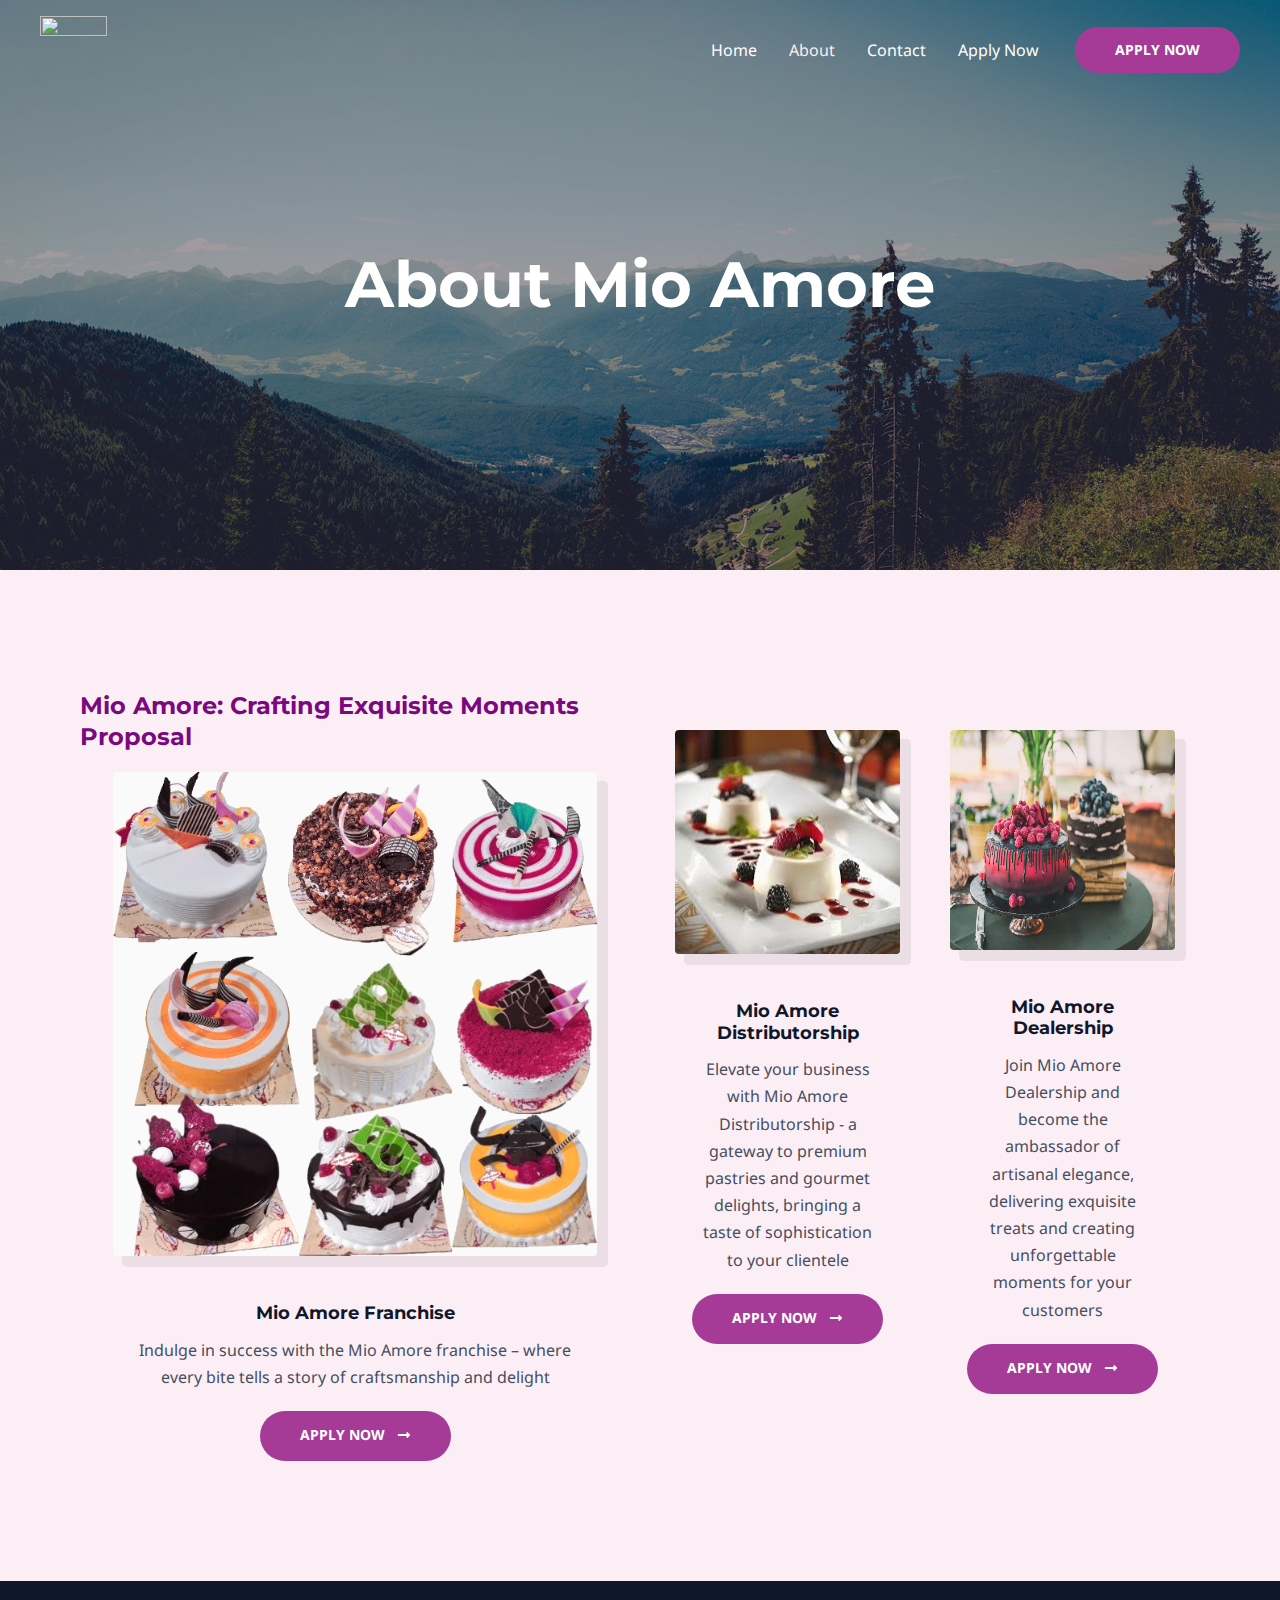
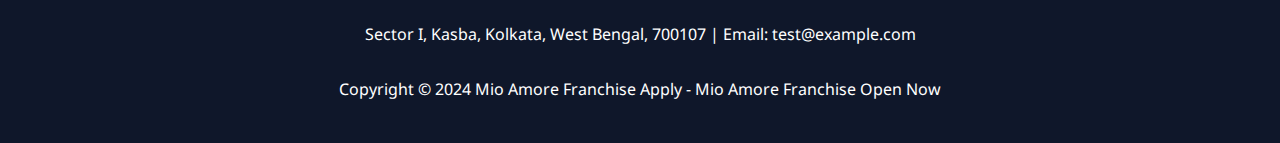
==== commit e8f967b9: "image changes" ====
--- a/about/index.html
+++ b/about/index.html
@@ -293,7 +293,7 @@
 				<div class="elementor-element elementor-element-a08fde4 elementor-widget elementor-widget-image" data-id="a08fde4" data-element_type="widget" data-widget_type="image.default">
 				<div class="elementor-widget-container">
 			<style>/*! elementor - v3.21.0 - 26-05-2024 */
-.elementor-widget-image{text-align:center}.elementor-widget-image a{display:inline-block}.elementor-widget-image a img[src$=".svg"]{width:48px}.elementor-widget-image img{vertical-align:middle;display:inline-block}</style>										<img fetchpriority="high" decoding="async" width="2048" height="2048" src="../wp-content/uploads/2024/05/443818841_469915085608621_2372197122484394061_n.jpg" class="attachment-full size-full wp-image-1243" alt="" srcset="https://mioamorsheop.com/wp-content/uploads/2024/05/443818841_469915085608621_2372197122484394061_n.jpg 2048w, https://mioamorsheop.com/wp-content/uploads/2024/05/443818841_469915085608621_2372197122484394061_n-300x300.jpg 300w, https://mioamorsheop.com/wp-content/uploads/2024/05/443818841_469915085608621_2372197122484394061_n-1024x1024.jpg 1024w, https://mioamorsheop.com/wp-content/uploads/2024/05/443818841_469915085608621_2372197122484394061_n-150x150.jpg 150w, https://mioamorsheop.com/wp-content/uploads/2024/05/443818841_469915085608621_2372197122484394061_n-768x768.jpg 768w, https://mioamorsheop.com/wp-content/uploads/2024/05/443818841_469915085608621_2372197122484394061_n-1536x1536.jpg 1536w" sizes="(max-width: 2048px) 100vw, 2048px" />													</div>
+.elementor-widget-image{text-align:center}.elementor-widget-image a{display:inline-block}.elementor-widget-image a img[src$=".svg"]{width:48px}.elementor-widget-image img{vertical-align:middle;display:inline-block}</style>										<img fetchpriority="high" decoding="async" width="2048" height="2048" src="../wp-content/uploads/2024/05/mio13.webp" class="attachment-full size-full wp-image-1243" alt="" sizes="(max-width: 2048px) 100vw, 2048px" />													</div>
 				</div>
 				<div class="elementor-element elementor-element-bfaf0d0 elementor-widget elementor-widget-image-box" data-id="bfaf0d0" data-element_type="widget" data-widget_type="image-box.default">
 				<div class="elementor-widget-container">
@@ -319,7 +319,7 @@
 		<div class="elementor-element elementor-element-50bd76a e-con-full e-flex e-con e-child" data-id="50bd76a" data-element_type="container">
 				<div class="elementor-element elementor-element-35338f0 elementor-widget elementor-widget-image" data-id="35338f0" data-element_type="widget" data-widget_type="image.default">
 				<div class="elementor-widget-container">
-													<img decoding="async" width="2048" height="2048" src="../wp-content/uploads/2024/05/438239565_461058186494311_2623187837210439350_n.jpg" class="attachment-full size-full wp-image-1244" alt="" srcset="https://mioamorsheop.com/wp-content/uploads/2024/05/438239565_461058186494311_2623187837210439350_n.jpg 2048w, https://mioamorsheop.com/wp-content/uploads/2024/05/438239565_461058186494311_2623187837210439350_n-300x300.jpg 300w, https://mioamorsheop.com/wp-content/uploads/2024/05/438239565_461058186494311_2623187837210439350_n-1024x1024.jpg 1024w, https://mioamorsheop.com/wp-content/uploads/2024/05/438239565_461058186494311_2623187837210439350_n-150x150.jpg 150w, https://mioamorsheop.com/wp-content/uploads/2024/05/438239565_461058186494311_2623187837210439350_n-768x768.jpg 768w, https://mioamorsheop.com/wp-content/uploads/2024/05/438239565_461058186494311_2623187837210439350_n-1536x1536.jpg 1536w" sizes="(max-width: 2048px) 100vw, 2048px" />													</div>
+													<img decoding="async" width="2048" height="2048" src="../wp-content/uploads/2024/05/mio10.jpeg" class="attachment-full size-full wp-image-1244" alt=""  sizes="(max-width: 2048px) 100vw, 2048px" />													</div>
 				</div>
 				<div class="elementor-element elementor-element-4c18985 elementor-widget elementor-widget-image-box" data-id="4c18985" data-element_type="widget" data-widget_type="image-box.default">
 				<div class="elementor-widget-container">
@@ -342,7 +342,7 @@
 		<div class="elementor-element elementor-element-042f96c e-con-full e-flex e-con e-child" data-id="042f96c" data-element_type="container">
 				<div class="elementor-element elementor-element-add76d0 elementor-widget elementor-widget-image" data-id="add76d0" data-element_type="widget" data-widget_type="image.default">
 				<div class="elementor-widget-container">
-													<img loading="lazy" decoding="async" width="2048" height="2048" src="../wp-content/uploads/2024/05/440403199_466512099282253_7644600152210091491_n.jpg" class="attachment-full size-full wp-image-1247" alt="" srcset="https://mioamorsheop.com/wp-content/uploads/2024/05/440403199_466512099282253_7644600152210091491_n.jpg 2048w, https://mioamorsheop.com/wp-content/uploads/2024/05/440403199_466512099282253_7644600152210091491_n-300x300.jpg 300w, https://mioamorsheop.com/wp-content/uploads/2024/05/440403199_466512099282253_7644600152210091491_n-1024x1024.jpg 1024w, https://mioamorsheop.com/wp-content/uploads/2024/05/440403199_466512099282253_7644600152210091491_n-150x150.jpg 150w, https://mioamorsheop.com/wp-content/uploads/2024/05/440403199_466512099282253_7644600152210091491_n-768x768.jpg 768w, https://mioamorsheop.com/wp-content/uploads/2024/05/440403199_466512099282253_7644600152210091491_n-1536x1536.jpg 1536w" sizes="(max-width: 2048px) 100vw, 2048px" />													</div>
+													<img style="height: 220px;" loading="lazy" decoding="async" width="2048" height="2048" src="../wp-content/uploads/2024/05/mio8.jpg" class="attachment-full size-full wp-image-1247" alt="" sizes="(max-width: 2048px) 100vw, 2048px" />													</div>
 				</div>
 				<div class="elementor-element elementor-element-c73816d elementor-widget elementor-widget-image-box" data-id="c73816d" data-element_type="widget" data-widget_type="image-box.default">
 				<div class="elementor-widget-container">
